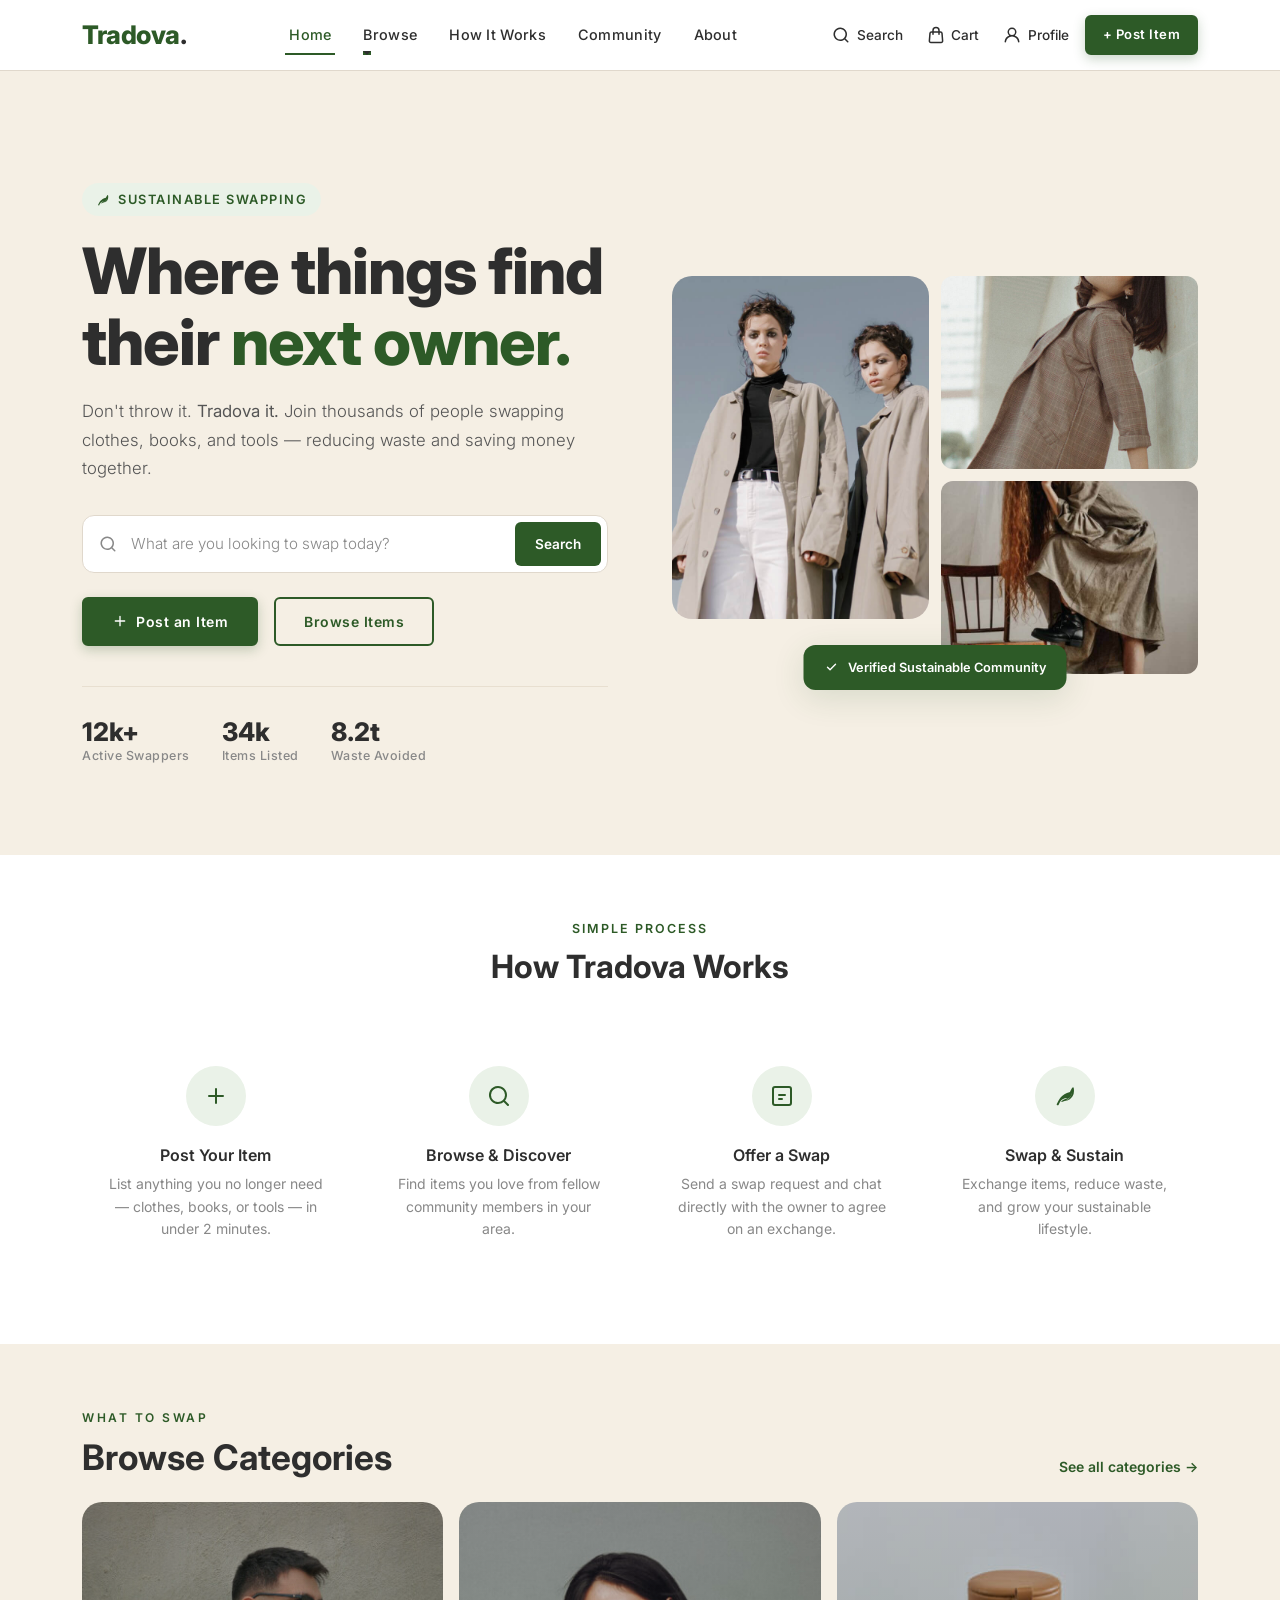
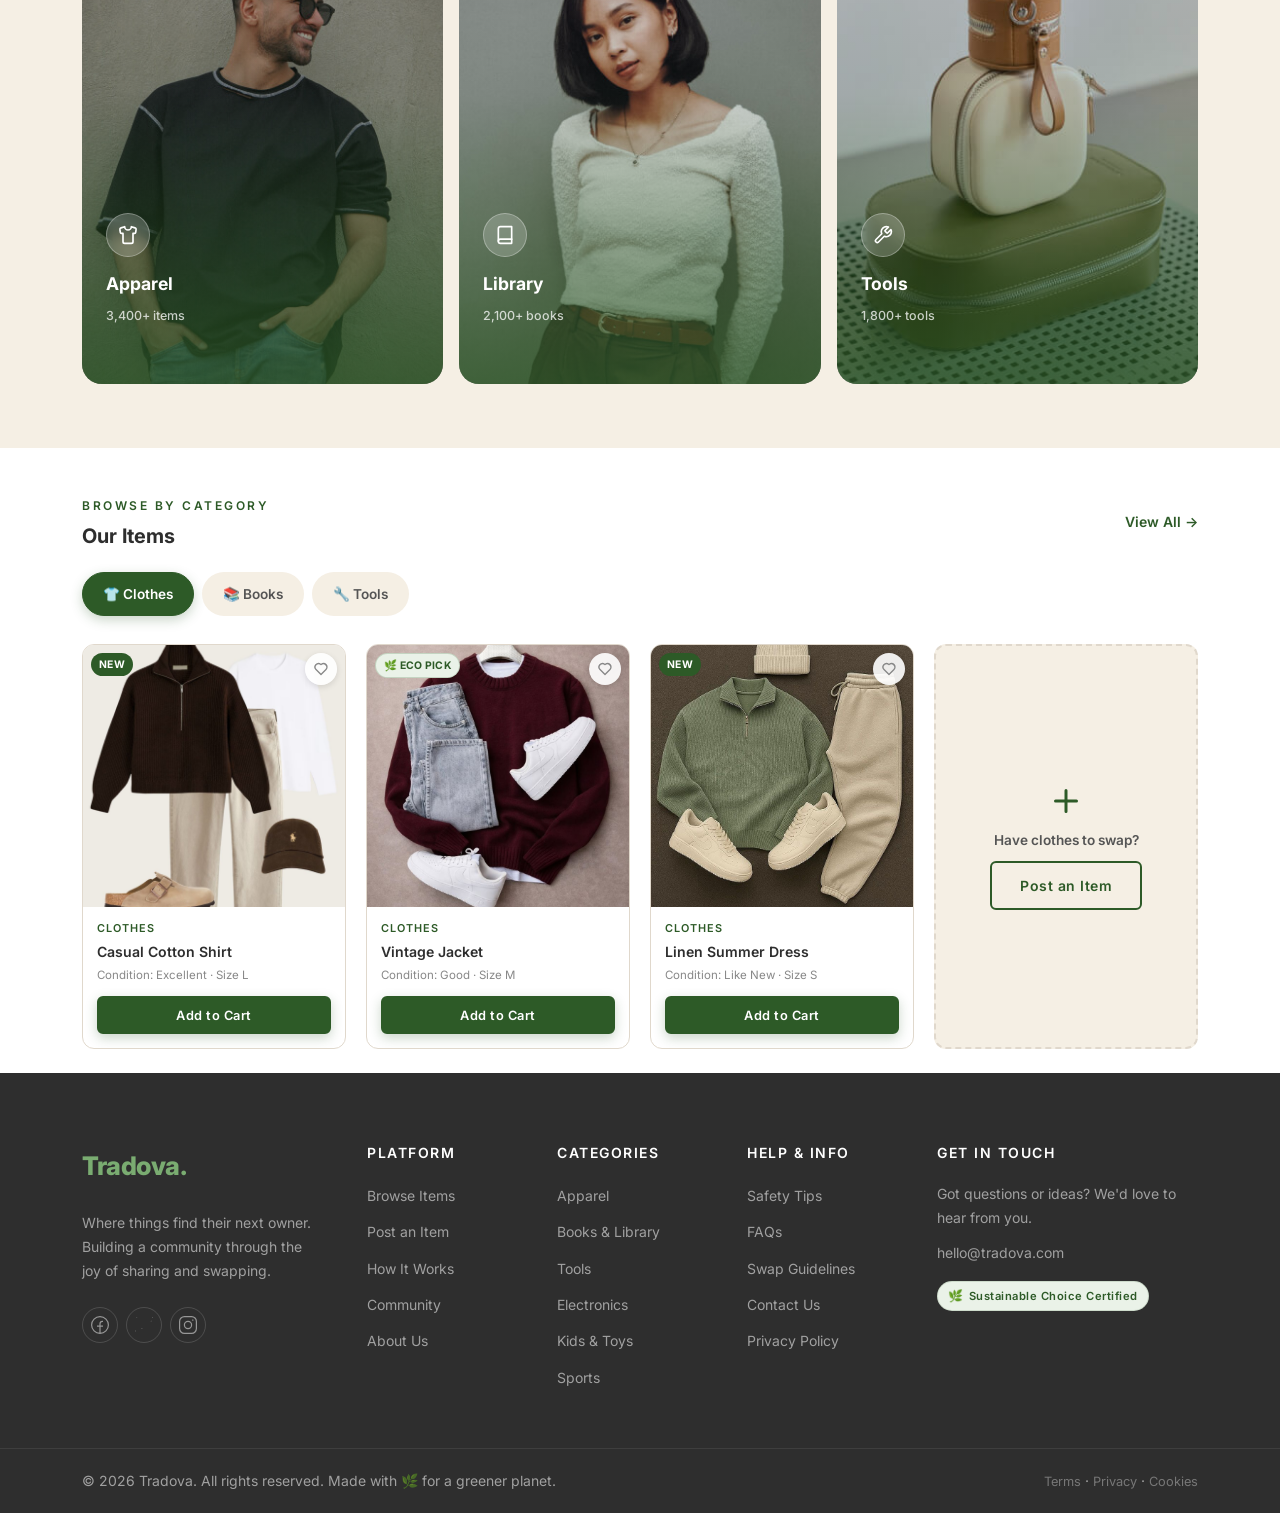
==== index.html @ 46406c49 "Iinit commmet" ====
<!DOCTYPE html>
<html lang="en">

<head>
  <title>Tradova – Where Things Find Their Next Owner</title>
  <meta charset="utf-8">
  <meta http-equiv="X-UA-Compatible" content="IE=edge">
  <meta name="viewport" content="width=device-width, initial-scale=1.0">
  <meta name="format-detection" content="telephone=no">
  <meta name="description"
    content="Tradova is a community platform for swapping clothes, books, and tools. Don't throw it. Tradova it.">
  <meta name="keywords" content="swap, barter, trade, clothes, books, tools, sustainable, eco, community">
  <meta name="author" content="Tradova">

  <!-- Open Graph -->
  <meta property="og:title" content="Tradova – Where Things Find Their Next Owner">
  <meta property="og:description"
    content="Community-driven platform for swapping items. Reduce waste, save money, find your next favourite thing.">
  <meta property="og:type" content="website">

  <!-- Bootstrap -->
  <link href="https://cdn.jsdelivr.net/npm/bootstrap@5.3.0-alpha3/dist/css/bootstrap.min.css" rel="stylesheet"
    integrity="sha384-KK94CHFLLe+nY2dmCWGMq91rCGa5gtU4mk92HdvYe+M/SXH301p5ILy+dN9+nJOZ" crossorigin="anonymous">

  <!-- Vendor & Swiper -->
  <link rel="stylesheet" type="text/css" href="css/vendor.css">
  <link rel="stylesheet" href="https://cdn.jsdelivr.net/npm/swiper@9/swiper-bundle.min.css" />

  <!-- Google Fonts -->
  <link rel="preconnect" href="https://fonts.googleapis.com">
  <link rel="preconnect" href="https://fonts.gstatic.com" crossorigin>
  <link href="https://fonts.googleapis.com/css2?family=Inter:wght@300;400;500;600;700;800&display=swap"
    rel="stylesheet">

  <!-- Tradova Styles -->
  <link rel="stylesheet" type="text/css" href="style.css">
</head>

<body class="homepage">

  <!-- ===== SVG SPRITE ===== -->
  <svg xmlns="http://www.w3.org/2000/svg" style="display: none;">
    <defs>
      <symbol id="instagram" viewBox="0 0 15 15">
        <path fill="none" stroke="currentColor"
          d="M11 3.5h1M4.5.5h6a4 4 0 0 1 4 4v6a4 4 0 0 1-4 4h-6a4 4 0 0 1-4-4v-6a4 4 0 0 1 4-4Zm3 10a3 3 0 1 1 0-6a3 3 0 0 1 0 6Z" />
      </symbol>
      <symbol id="facebook" viewBox="0 0 15 15">
        <path fill="none" stroke="currentColor"
          d="M7.5 14.5a7 7 0 1 1 0-14a7 7 0 0 1 0 14Zm0 0v-8a2 2 0 0 1 2-2h.5m-5 4h5" />
      </symbol>
      <symbol id="twitter" viewBox="0 0 15 15">
        <path fill="currentColor"
          d="m14.478 1.5.5-.033a.5.5 0 0 0-.871-.301l.371.334Zm-.498 2.959a.5.5 0 1 0-1 0h1Zm-6.49.082h-.5h.5Zm0 .959h.5h-.5Zm-6.99 7V12a.5.5 0 0 0-.278.916L.5 12.5Zm.998-11 .469-.175a.5.5 0 0 0-.916-.048l.447.223Zm3.994 9 .354.353a.5.5 0 0 0-.195-.827l-.159.474Z" />
      </symbol>
      <symbol id="heart" viewBox="0 0 24 24">
        <path fill="currentColor"
          d="M20.16 4.61A6.27 6.27 0 0 0 12 4a6.27 6.27 0 0 0-8.16 9.48l7.45 7.45a1 1 0 0 0 1.42 0l7.45-7.45a6.27 6.27 0 0 0 0-8.87Zm-1.41 7.46L12 18.81l-6.75-6.74a4.28 4.28 0 0 1 3-7.3a4.25 4.25 0 0 1 3 1.25a1 1 0 0 0 1.42 0a4.27 4.27 0 0 1 6 6.05Z" />
      </symbol>
      <symbol id="search" viewBox="0 0 24 24">
        <path fill="currentColor"
          d="M21.71 20.29L18 16.61A9 9 0 1 0 16.61 18l3.68 3.68a1 1 0 0 0 1.42 0a1 1 0 0 0 0-1.39ZM11 18a7 7 0 1 1 7-7a7 7 0 0 1-7 7Z" />
      </symbol>
      <symbol id="user" viewBox="0 0 24 24">
        <path fill="currentColor"
          d="M15.71 12.71a6 6 0 1 0-7.42 0a10 10 0 0 0-6.22 8.18a1 1 0 0 0 2 .22a8 8 0 0 1 15.9 0a1 1 0 0 0 1 .89h.11a1 1 0 0 0 .88-1.1a10 10 0 0 0-6.25-8.19ZM12 12a4 4 0 1 1 4-4a4 4 0 0 1-4 4Z" />
      </symbol>
      <symbol id="message" viewBox="0 0 24 24">
        <path fill="currentColor"
          d="M19 2H5a3 3 0 0 0-3 3v14a3 3 0 0 0 3 3h14a3 3 0 0 0 3-3V5a3 3 0 0 0-3-3Zm1 17a1 1 0 0 1-1 1H5a1 1 0 0 1-1-1V5a1 1 0 0 1 1-1h14a1 1 0 0 1 1 1Zm-5-9H9a1 1 0 0 0 0 2h6a1 1 0 0 0 0-2Zm-3 4H9a1 1 0 0 0 0 2h3a1 1 0 0 0 0-2Z" />
      </symbol>
      <symbol id="home" viewBox="0 0 24 24">
        <path fill="currentColor"
          d="M10 19v-5h4v5c0 .55.45 1 1 1h3c.55 0 1-.45 1-1v-7h1.7c.46 0 .68-.57.33-.87L12.67 3.6c-.38-.34-.96-.34-1.34 0l-8.36 7.53c-.34.3-.13.87.33.87H5v7c0 .55.45 1 1 1h3c.55 0 1-.45 1-1Z" />
      </symbol>
      <symbol id="plus" viewBox="0 0 24 24">
        <path fill="currentColor"
          d="M19 11h-6V5a1 1 0 0 0-2 0v6H5a1 1 0 0 0 0 2h6v6a1 1 0 0 0 2 0v-6h6a1 1 0 0 0 0-2Z" />
      </symbol>
      <symbol id="arrow-left" viewBox="0 0 24 24">
        <path fill="currentColor"
          d="M17 11H9.41l3.3-3.29a1 1 0 1 0-1.42-1.42l-5 5a1 1 0 0 0-.21.33a1 1 0 0 0 0 .76a1 1 0 0 0 .21.33l5 5a1 1 0 0 0 1.42 0a1 1 0 0 0 0-1.42L9.41 13H17a1 1 0 0 0 0-2Z" />
      </symbol>
      <symbol id="arrow-right" viewBox="0 0 24 24">
        <path fill="currentColor"
          d="M17.92 11.62a1 1 0 0 0-.21-.33l-5-5a1 1 0 0 0-1.42 1.42l3.3 3.29H7a1 1 0 0 0 0 2h7.59l-3.3 3.29a1 1 0 0 0 0 1.42a1 1 0 0 0 1.42 0l5-5a1 1 0 0 0 .21-.33a1 1 0 0 0 0-.76Z" />
      </symbol>
      <symbol id="leaf" viewBox="0 0 24 24">
        <path fill="currentColor"
          d="M17 8C8 10 5.9 16.17 3.82 19.9a1 1 0 0 0 1.72 1 19.57 19.57 0 0 1 1.47-2.88C8.18 15.9 10.38 14 15 14c0 0-5 1-7 4 0 0 9-1 11-9 0 0-1 6-7 8 0 0 9-1 9-10S17 8 17 8Z" />
      </symbol>
      <symbol id="recycle" viewBox="0 0 24 24">
        <path fill="currentColor"
          d="M12 2C6.48 2 2 6.48 2 12s4.48 10 10 10 10-4.48 10-10S17.52 2 12 2zm-1 14H9l3-3.5L9 9h2l2 2.5L11 9h2l3 3.5-3 3.5h-2l2-2.5L11 16z" />
      </symbol>
      <symbol id="swap" viewBox="0 0 24 24">
        <path fill="currentColor" d="M7 16V4m0 0L3 8m4-4l4 4M17 8v12m0 0l4-4m-4 4l-4-4" stroke="currentColor"
          stroke-width="2" stroke-linecap="round" stroke-linejoin="round" fill="none" />
      </symbol>
      <symbol id="check" viewBox="0 0 24 24">
        <path fill="currentColor"
          d="M18.71 7.21a1 1 0 0 0-1.42 0l-7.45 7.46l-3.13-3.14A1 1 0 1 0 5.29 13l3.84 3.84a1 1 0 0 0 1.42 0l8.16-8.16a1 1 0 0 0 0-1.47Z" />
      </symbol>
      <symbol id="play" viewBox="0 0 24 24">
        <path fill="currentColor"
          d="M5.669 4.76a1.469 1.469 0 0 1 2.04-1.177c1.062.454 3.442 1.533 6.462 3.276c3.021 1.744 5.146 3.267 6.069 3.958c.788.591.79 1.763.001 2.356c-.914.687-3.013 2.19-6.07 3.956c-3.06 1.766-5.412 2.832-6.464 3.28c-.906.387-1.92-.2-2.038-1.177c-.138-1.142-.396-3.735-.396-7.237c0-3.5.257-6.092.396-7.235Z" />
      </symbol>
      <symbol id="star-solid" viewBox="0 0 15 15">
        <path fill="currentColor"
          d="M7.953 3.788a.5.5 0 0 0-.906 0L6.08 5.85l-2.154.33a.5.5 0 0 0-.283.843l1.574 1.613l-.373 2.284a.5.5 0 0 0 .736.518l1.92-1.063l1.921 1.063a.5.5 0 0 0 .736-.519l-.373-2.283l1.574-1.613a.5.5 0 0 0-.283-.844L8.921 5.85l-.968-2.062Z" />
      </symbol>
      <symbol id="calendar" viewBox="0 0 24 24">
        <path fill="currentColor"
          d="M19 4h-2V3a1 1 0 0 0-2 0v1H9V3a1 1 0 0 0-2 0v1H5a3 3 0 0 0-3 3v12a3 3 0 0 0 3 3h14a3 3 0 0 0 3-3V7a3 3 0 0 0-3-3Zm1 15a1 1 0 0 1-1 1H5a1 1 0 0 1-1-1v-7h16Zm0-9H4V7a1 1 0 0 1 1-1h2v1a1 1 0 0 0 2 0V6h6v1a1 1 0 0 0 2 0V6h2a1 1 0 0 1 1 1Z" />
      </symbol>
      <symbol id="gift" viewBox="0 0 24 24">
        <g fill="none" stroke="currentColor" stroke-linecap="round" stroke-linejoin="round" stroke-width="2">
          <rect width="18" height="14" x="3" y="8" rx="2" />
          <path d="M12 5a3 3 0 1 0-3 3m6 0a3 3 0 1 0-3-3m0 0v17m9-7H3" />
        </g>
      </symbol>
      <symbol id="arrow-cycle" viewBox="0 0 24 24">
        <g fill="none" stroke="currentColor" stroke-linecap="round" stroke-linejoin="round" stroke-width="2">
          <path
            d="M22 12c0 6-4.39 10-9.806 10C7.792 22 4.24 19.665 3 16m-1-4C2 6 6.39 2 11.806 2C16.209 2 19.76 4.335 21 8" />
          <path d="m7 17l-4-1l-1 4M17 7l4 1l1-4" />
        </g>
      </symbol>
      <symbol id="shopping-bag" viewBox="0 0 24 24">
        <g fill="none" stroke="currentColor" stroke-linecap="round" stroke-linejoin="round" stroke-width="2">
          <path
            d="M3.977 9.84A2 2 0 0 1 5.971 8h12.058a2 2 0 0 1 1.994 1.84l.803 10A2 2 0 0 1 18.833 22H5.167a2 2 0 0 1-1.993-2.16l.803-10Z" />
          <path d="M16 11V6a4 4 0 0 0-4-4v0a4 4 0 0 0-4 4v5" />
        </g>
      </symbol>
    </defs>
  </svg>

  <!-- ===== PRELOADER ===== -->
  <div class="preloader"></div>

  <!-- ===== SEARCH POPUP ===== -->
  <div class="search-popup" id="searchPopup">
    <div class="search-popup-container">
      <form role="search" method="get" class="form-group" action="">
        <input type="search" id="search-form" class="form-control border-0 border-bottom"
          placeholder="What are you looking to swap today?" value="" name="s" />
        <button type="submit" class="search-submit border-0 position-absolute bg-transparent"
          style="top:50%;right:0;transform:translateY(-50%);">
          <svg width="22" height="22" viewBox="0 0 24 24">
            <use xlink:href="#search"></use>
          </svg>
        </button>
      </form>
      <h5 class="cat-list-title">Browse Categories</h5>
      <ul class="cat-list">
        <li class="cat-list-item"><a href="#" title="Apparel">Apparel</a></li>
        <li class="cat-list-item"><a href="#" title="Books">Books</a></li>
        <li class="cat-list-item"><a href="#" title="Tools">Tools</a></li>
        <li class="cat-list-item"><a href="#" title="Electronics">Electronics</a></li>
        <li class="cat-list-item"><a href="#" title="Kids">Kids</a></li>
        <li class="cat-list-item"><a href="#" title="Sports">Sports</a></li>
      </ul>
    </div>
  </div>

  <!-- ===== SHOPPING CART PANEL ===== -->
  <div class="offcanvas offcanvas-end" data-bs-scroll="true" tabindex="-1" id="offcanvasCart" aria-labelledby="cartLabel">
    <div class="offcanvas-header border-bottom">
      <div>
        <h5 class="mb-0" id="cartLabel" style="font-weight:700;color:#2E2E2E;">My Cart</h5>
        <p style="font-size:0.75rem;color:#888;margin:2px 0 0;">Items you've added</p>
      </div>
      <button type="button" class="btn-close" data-bs-dismiss="offcanvas" aria-label="Close"></button>
    </div>
    <div class="offcanvas-body d-flex flex-column" style="gap:0;">

      <!-- Empty state -->
      <div id="cart-empty" style="flex:1;display:flex;flex-direction:column;align-items:center;justify-content:center;text-align:center;padding:2rem;">
        <div style="width:64px;height:64px;background:#EAF2E8;border-radius:50%;display:flex;align-items:center;justify-content:center;margin-bottom:1rem;">
          <svg width="28" height="28" viewBox="0 0 24 24" style="color:#2D5A27;"><use xlink:href="#shopping-bag"></use></svg>
        </div>
        <p style="font-weight:600;color:#2E2E2E;margin:0;">Your cart is empty</p>
        <p style="font-size:0.85rem;color:#888;margin-top:0.25rem;">Add items from the listings below</p>
      </div>

      <!-- Cart items list -->
      <ul class="list-group mb-3" id="cart-items-list" style="display:none;"></ul>

      <!-- Cart footer -->
      <div id="cart-footer" style="display:none;border-top:1px solid #E0D8CC;padding-top:1rem;margin-top:auto;">
        <div class="d-flex justify-content-between align-items-center mb-3">
          <span style="font-weight:600;color:#2E2E2E;font-size:0.95rem;">Total</span>
          <span id="cart-total" style="font-weight:700;color:#2D5A27;font-size:1.1rem;">$0.00</span>
        </div>
        <button class="btn btn-primary w-100" id="checkout-btn">Proceed to Checkout</button>
        <button class="btn btn-beige w-100 mt-2" id="clear-cart-btn">Clear Cart</button>
      </div>
    </div>
  </div>

  <!-- ===== NAVBAR ===== -->
  <nav class="navbar navbar-expand-lg" id="mainNav">
    <div class="container">
      <div class="row justify-content-between align-items-center w-100 g-0">

        <!-- Logo -->
        <div class="col-auto">
          <a class="navbar-brand" href="index.html" aria-label="Tradova Home">
            Tradova<span>.</span>
          </a>
        </div>

        <!-- Mobile: right-side icons + toggler -->
        <div class="col-auto d-flex d-lg-none align-items-center gap-2">
          <button class="nav-action-btn" id="searchBtn" aria-label="Search">
            <svg width="20" height="20" viewBox="0 0 24 24">
              <use xlink:href="#search"></use>
            </svg>
          </button>
          <button class="nav-action-btn" data-bs-toggle="offcanvas" data-bs-target="#offcanvasCart"
            aria-controls="offcanvasCart" aria-label="Cart">
            <svg width="20" height="20" viewBox="0 0 24 24">
              <use xlink:href="#shopping-bag"></use>
            </svg>
            <span id="cart-count-mobile" style="background:#2D5A27;color:white;border-radius:99px;padding:0 5px;font-size:0.65rem;font-weight:700;display:none;">0</span>
          </button>
          <button class="navbar-toggler border-0" type="button" data-bs-toggle="offcanvas"
            data-bs-target="#offcanvasNavbar" aria-controls="offcanvasNavbar" aria-label="Toggle navigation">
            <span class="navbar-toggler-icon"></span>
          </button>
        </div>

        <!-- Desktop nav links -->
        <div class="col-auto d-none d-lg-block">
          <div class="offcanvas offcanvas-end" tabindex="-1" id="offcanvasNavbar"
            aria-labelledby="offcanvasNavbarLabel">
            <div class="offcanvas-header">
              <h5 class="offcanvas-title" id="offcanvasNavbarLabel">Tradova</h5>
              <button type="button" class="btn-close" data-bs-dismiss="offcanvas" aria-label="Close"></button>
            </div>
            <div class="offcanvas-body">
              <ul class="navbar-nav justify-content-center flex-grow-1 gap-1 gap-lg-4">
                <li class="nav-item">
                  <a class="nav-link active" href="index.html" id="nav-home">Home</a>
                </li>
                <li class="nav-item dropdown">
                  <a class="nav-link dropdown-toggle" href="#" id="dropdownBrowse" data-bs-toggle="dropdown"
                    aria-haspopup="true" aria-expanded="false">Browse</a>
                  <ul class="dropdown-menu" aria-labelledby="dropdownBrowse">
                    <li><a href="#" class="dropdown-item">Apparel</a></li>
                    <li><a href="#" class="dropdown-item">Books &amp; Library</a></li>
                    <li><a href="#" class="dropdown-item">Tools &amp; Hardware</a></li>
                    <li><a href="#" class="dropdown-item">Electronics</a></li>
                    <li><a href="#" class="dropdown-item">Kids &amp; Toys</a></li>
                    <li><a href="#" class="dropdown-item">Sports &amp; Outdoor</a></li>
                  </ul>
                </li>
                <li class="nav-item">
                  <a class="nav-link" href="#" id="nav-how">How It Works</a>
                </li>
                <li class="nav-item">
                  <a class="nav-link" href="#" id="nav-community">Community</a>
                </li>
                <li class="nav-item">
                  <a class="nav-link" href="#" id="nav-about">About</a>
                </li>
              </ul>
            </div>
          </div>
        </div>

        <!-- Desktop: Nav Actions -->
        <div class="col-auto d-none d-lg-flex align-items-center gap-2">
          <button class="nav-action-btn" id="searchBtnDesktop" aria-label="Search items">
            <svg width="18" height="18" viewBox="0 0 24 24">
              <use xlink:href="#search"></use>
            </svg>
            Search
          </button>
          <button class="nav-action-btn" data-bs-toggle="offcanvas" data-bs-target="#offcanvasCart"
            aria-controls="offcanvasCart" aria-label="Cart">
            <svg width="18" height="18" viewBox="0 0 24 24">
              <use xlink:href="#shopping-bag"></use>
            </svg>
            Cart <span id="cart-count-badge"
              style="background:#2D5A27;color:white;border-radius:99px;padding:1px 7px;font-size:0.65rem;font-weight:700;display:none;">0</span>
          </button>
          <a href="#" class="nav-action-btn" id="nav-profile" aria-label="Profile">
            <svg width="18" height="18" viewBox="0 0 24 24">
              <use xlink:href="#user"></use>
            </svg>
            Profile
          </a>
          <a href="#" class="btn btn-primary btn-sm" id="post-item-nav-btn"
            style="font-size:0.82rem;padding:8px 16px;min-height:38px;">
            + Post Item
          </a>
        </div>

      </div>
    </div>
  </nav>

  <!-- ======================================================
       HERO / BILLBOARD SECTION
  ======================================================= -->
  <section id="billboard">
    <div class="container">
      <div class="hero-inner py-5">

        <!-- Left: Text + Search + Stats -->
        <div class="hero-text">
          <div class="hero-eyebrow" data-aos="fade-up">
            <svg viewBox="0 0 24 24">
              <use xlink:href="#leaf"></use>
            </svg>
            Sustainable Swapping
          </div>

          <h1 class="hero-headline" data-aos="fade-up" data-aos-delay="100">
            Where things find<br>their <span class="accent">next owner.</span>
          </h1>

          <p class="hero-sub" data-aos="fade-up" data-aos-delay="200">
            Don't throw it. <strong>Tradova it.</strong> Join thousands of people swapping clothes,
            books, and tools — reducing waste and saving money together.
          </p>

          <!-- Prominent Search Bar -->
          <div class="hero-search" data-aos="fade-up" data-aos-delay="280">
            <svg width="18" height="18" viewBox="0 0 24 24" style="color:#888;flex-shrink:0;">
              <use xlink:href="#search"></use>
            </svg>
            <input type="text" id="hero-search-input" placeholder="What are you looking to swap today?"
              aria-label="Search items to swap">
            <button type="button" id="hero-search-btn">Search</button>
          </div>

          <div class="hero-actions" data-aos="fade-up" data-aos-delay="350">
            <a href="#" class="btn btn-primary" id="hero-post-btn">
              <svg width="16" height="16" viewBox="0 0 24 24">
                <use xlink:href="#plus"></use>
              </svg>
              Post an Item
            </a>
            <a href="#new-arrival" class="btn btn-outline-tradova" id="hero-browse-btn">
              Browse Items
            </a>
          </div>

          <!-- Stats -->
          <div class="hero-stats" data-aos="fade-up" data-aos-delay="450">
            <div class="stat-item">
              <div class="stat-num">12k+</div>
              <div class="stat-label">Active Swappers</div>
            </div>
            <div class="stat-item">
              <div class="stat-num">34k</div>
              <div class="stat-label">Items Listed</div>
            </div>
            <div class="stat-item">
              <div class="stat-num">8.2t</div>
              <div class="stat-label">Waste Avoided</div>
            </div>
          </div>
        </div>

        <!-- Right: Image grid -->
        <div class="hero-visual d-none d-lg-block" data-aos="fade-left" data-aos-delay="200">
          <div class="hero-image-grid">
            <div class="hero-img-main">
              <img src="images/banner-image-1.jpg" alt="Swap items - featured apparel">
            </div>
            <div class="hero-img-sm">
              <img src="images/banner-image-2.jpg" alt="Books for swap">
            </div>
            <div class="hero-img-sm">
              <img src="images/banner-image-3.jpg" alt="Tools available for swap">
            </div>
          </div>
          <div class="hero-badge">
            <svg width="16" height="16" viewBox="0 0 24 24">
              <use xlink:href="#check"></use>
            </svg>
            Verified Sustainable Community
          </div>
        </div>

      </div>
    </div>
  </section>

  <!-- ======================================================
       HOW IT WORKS / FEATURES
  ======================================================= -->
  <section class="features">
    <div class="container">
      <div class="features-header" data-aos="fade-up">
        <p class="label">Simple Process</p>
        <h2>How Tradova Works</h2>
      </div>
      <div class="row g-3" data-aos="fade-up" data-aos-delay="100">
        <div class="col-6 col-md-3">
          <div class="feature-card">
            <div class="feature-icon">
              <svg width="24" height="24" viewBox="0 0 24 24">
                <use xlink:href="#plus"></use>
              </svg>
            </div>
            <h4>Post Your Item</h4>
            <p>List anything you no longer need — clothes, books, or tools — in under 2 minutes.</p>
          </div>
        </div>
        <div class="col-6 col-md-3">
          <div class="feature-card">
            <div class="feature-icon">
              <svg width="24" height="24" viewBox="0 0 24 24">
                <use xlink:href="#search"></use>
              </svg>
            </div>
            <h4>Browse & Discover</h4>
            <p>Find items you love from fellow community members in your area.</p>
          </div>
        </div>
        <div class="col-6 col-md-3">
          <div class="feature-card">
            <div class="feature-icon">
              <svg width="24" height="24" viewBox="0 0 24 24">
                <use xlink:href="#message"></use>
              </svg>
            </div>
            <h4>Offer a Swap</h4>
            <p>Send a swap request and chat directly with the owner to agree on an exchange.</p>
          </div>
        </div>
        <div class="col-6 col-md-3">
          <div class="feature-card">
            <div class="feature-icon">
              <svg width="24" height="24" viewBox="0 0 24 24">
                <use xlink:href="#leaf"></use>
              </svg>
            </div>
            <h4>Swap &amp; Sustain</h4>
            <p>Exchange items, reduce waste, and grow your sustainable lifestyle.</p>
          </div>
        </div>
      </div>
    </div>
  </section>

  <!-- ======================================================
       CATEGORIES
  ======================================================= -->
  <section class="categories overflow-hidden">
    <div class="container">
      <div class="d-flex align-items-end justify-content-between mb-4" data-aos="fade-up">
        <div>
          <span class="section-label">What to Swap</span>
          <h2 class="section-title-lg mb-0">Browse Categories</h2>
        </div>
        <a href="#" class="btn-link d-none d-md-flex" id="browse-all-cats-btn">See all categories</a>
      </div>
      <div class="row g-3 open-up" data-aos="zoom-out">
        <!-- Apparel -->
        <div class="col-6 col-md-4">
          <div class="cat-card" id="cat-apparel">
            <img src="images/cat-item1.jpg" alt="Apparel category">
            <div class="cat-overlay">
              <div class="cat-icon">
                <!-- T-shirt line icon -->
                <svg width="20" height="20" viewBox="0 0 24 24" fill="none" stroke="currentColor" stroke-width="2"
                  stroke-linecap="round" stroke-linejoin="round">
                  <path
                    d="M20.38 3.46L16 2a4 4 0 0 1-8 0L3.62 3.46a2 2 0 0 0-1.34 2.23l.58 3.57a1 1 0 0 0 .99.84H6v10c0 1.1.9 2 2 2h8a2 2 0 0 0 2-2V10h2.15a1 1 0 0 0 .99-.84l.58-3.57a2 2 0 0 0-1.34-2.23z" />
                </svg>
              </div>
              <div class="cat-name">Apparel</div>
              <div class="cat-count">3,400+ items</div>
              <a href="#" class="cat-cta" id="cat-apparel-link">Browse Apparel →</a>
            </div>
          </div>
        </div>
        <!-- Books -->
        <div class="col-6 col-md-4">
          <div class="cat-card" id="cat-books">
            <img src="images/cat-item2.jpg" alt="Books and Library category">
            <div class="cat-overlay">
              <div class="cat-icon">
                <!-- Book line icon -->
                <svg width="20" height="20" viewBox="0 0 24 24" fill="none" stroke="currentColor" stroke-width="2"
                  stroke-linecap="round" stroke-linejoin="round">
                  <path d="M4 19.5A2.5 2.5 0 0 1 6.5 17H20" />
                  <path d="M6.5 2H20v20H6.5A2.5 2.5 0 0 1 4 19.5v-15A2.5 2.5 0 0 1 6.5 2z" />
                </svg>
              </div>
              <div class="cat-name">Library</div>
              <div class="cat-count">2,100+ books</div>
              <a href="#" class="cat-cta" id="cat-books-link">Browse Books →</a>
            </div>
          </div>
        </div>
        <!-- Tools -->
        <div class="col-12 col-md-4">
          <div class="cat-card" id="cat-tools">
            <img src="images/cat-item3.jpg" alt="Tools category">
            <div class="cat-overlay">
              <div class="cat-icon">
                <!-- Wrench line icon -->
                <svg width="20" height="20" viewBox="0 0 24 24" fill="none" stroke="currentColor" stroke-width="2"
                  stroke-linecap="round" stroke-linejoin="round">
                  <path
                    d="M14.7 6.3a1 1 0 0 0 0 1.4l1.6 1.6a1 1 0 0 0 1.4 0l3.77-3.77a6 6 0 0 1-7.94 7.94l-6.91 6.91a2.12 2.12 0 0 1-3-3l6.91-6.91a6 6 0 0 1 7.94-7.94l-3.76 3.76z" />
                </svg>
              </div>
              <div class="cat-name">Tools</div>
              <div class="cat-count">1,800+ tools</div>
              <a href="#" class="cat-cta" id="cat-tools-link">Browse Tools →</a>
            </div>
          </div>
        </div>
      </div>
    </div>
  </section>


  <!-- ======================================================
       PRODUCTS — TABBED GRID
  ======================================================= -->
  <section id="products" class="products-section py-5">
    <div class="container">

      <!-- Header -->
      <div class="section-header-row mb-4" data-aos="fade-up">
        <div>
          <span class="section-label">Browse by Category</span>
          <h4 class="mb-0">Our Items</h4>
        </div>
        <a href="#" class="btn-link" id="view-all-products-btn">View All</a>
      </div>

      <!-- Category Tabs -->
      <div class="product-tabs" data-aos="fade-up" data-aos-delay="80">
        <button class="product-tab active" data-tab="clothes" id="tab-clothes">👕 Clothes</button>
        <button class="product-tab" data-tab="books" id="tab-books">📚 Books</button>
        <button class="product-tab" data-tab="tools" id="tab-tools">🔧 Tools</button>
      </div>

      <!-- ── CLOTHES ── -->
      <div class="products-grid tab-content active" id="tab-content-clothes" data-aos="fade-up" data-aos-delay="120">
        <div class="product-card">
          <div class="product-card-img">
            <img src="images/Clothes/banner-image-1.jpg" alt="Clothes item 1">
            <button class="btn-icon btn-wishlist" aria-label="Save"><svg width="16" height="16" viewBox="0 0 24 24"><use xlink:href="#heart"></use></svg></button>
            <span class="item-badge">New</span>
          </div>
          <div class="product-card-body">
            <span class="item-category">Clothes</span>
            <h6 class="product-title">Casual Cotton Shirt</h6>
            <span class="item-condition">Condition: Excellent · Size L</span>
            <button class="btn btn-primary btn-sm w-100 add-to-cart-btn"
              data-name="Casual Cotton Shirt" data-category="Clothes"
              data-img="images/Clothes/banner-image-1.jpg">Add to Cart</button>
          </div>
        </div>

        <div class="product-card">
          <div class="product-card-img">
            <img src="images/Clothes/1cecf33ee0278c3bf6f7718e0228cd1a.jpg" alt="Clothes item 2">
            <button class="btn-icon btn-wishlist" aria-label="Save"><svg width="16" height="16" viewBox="0 0 24 24"><use xlink:href="#heart"></use></svg></button>
            <span class="item-badge eco">🌿 Eco Pick</span>
          </div>
          <div class="product-card-body">
            <span class="item-category">Clothes</span>
            <h6 class="product-title">Vintage Jacket</h6>
            <span class="item-condition">Condition: Good · Size M</span>
            <button class="btn btn-primary btn-sm w-100 add-to-cart-btn"
              data-name="Vintage Jacket" data-category="Clothes"
              data-img="images/Clothes/1cecf33ee0278c3bf6f7718e0228cd1a.jpg">Add to Cart</button>
          </div>
        </div>

        <div class="product-card">
          <div class="product-card-img">
            <img src="images/Clothes/6b15f3ded429f410e5475d7496b6fc37.jpg" alt="Clothes item 3">
            <button class="btn-icon btn-wishlist" aria-label="Save"><svg width="16" height="16" viewBox="0 0 24 24"><use xlink:href="#heart"></use></svg></button>
            <span class="item-badge">New</span>
          </div>
          <div class="product-card-body">
            <span class="item-category">Clothes</span>
            <h6 class="product-title">Linen Summer Dress</h6>
            <span class="item-condition">Condition: Like New · Size S</span>
            <button class="btn btn-primary btn-sm w-100 add-to-cart-btn"
              data-name="Linen Summer Dress" data-category="Clothes"
              data-img="images/Clothes/6b15f3ded429f410e5475d7496b6fc37.jpg">Add to Cart</button>
          </div>
        </div>

        <!-- Placeholder 4th card so grid looks full on desktop -->
        <div class="product-card product-card-cta">
          <div class="product-card-cta-inner">
            <svg width="36" height="36" viewBox="0 0 24 24" style="color:#2D5A27;"><use xlink:href="#plus"></use></svg>
            <p>Have clothes to swap?</p>
            <a href="#" class="btn btn-outline-tradova btn-sm">Post an Item</a>
          </div>
        </div>
      </div>

      <!-- ── BOOKS ── -->
      <div class="products-grid tab-content" id="tab-content-books">
        <div class="product-card">
          <div class="product-card-img">
            <img src="images/Books/8a7b1700538f90df9c53ba5b1328aaca.jpg" alt="Book 1">
            <button class="btn-icon btn-wishlist" aria-label="Save"><svg width="16" height="16" viewBox="0 0 24 24"><use xlink:href="#heart"></use></svg></button>
            <span class="item-badge">New</span>
          </div>
          <div class="product-card-body">
            <span class="item-category">Books</span>
            <h6 class="product-title">Novel Collection</h6>
            <span class="item-condition">Condition: Very Good</span>
            <button class="btn btn-primary btn-sm w-100 add-to-cart-btn"
              data-name="Novel Collection" data-category="Books"
              data-img="images/Books/8a7b1700538f90df9c53ba5b1328aaca.jpg">Add to Cart</button>
          </div>
        </div>

        <div class="product-card">
          <div class="product-card-img">
            <img src="images/Books/8d2bea04d7ee666ab74e47084cf707ad.jpg" alt="Book 2">
            <button class="btn-icon btn-wishlist" aria-label="Save"><svg width="16" height="16" viewBox="0 0 24 24"><use xlink:href="#heart"></use></svg></button>
            <span class="item-badge eco">🌿 Eco Pick</span>
          </div>
          <div class="product-card-body">
            <span class="item-category">Books</span>
            <h6 class="product-title">Self-Development Book</h6>
            <span class="item-condition">Condition: Like New</span>
            <button class="btn btn-primary btn-sm w-100 add-to-cart-btn"
              data-name="Self-Development Book" data-category="Books"
              data-img="images/Books/8d2bea04d7ee666ab74e47084cf707ad.jpg">Add to Cart</button>
          </div>
        </div>

        <div class="product-card">
          <div class="product-card-img">
            <img src="images/Books/96c3980f6c14c046ad3f231dc15efd3d.jpg" alt="Book 3">
            <button class="btn-icon btn-wishlist" aria-label="Save"><svg width="16" height="16" viewBox="0 0 24 24"><use xlink:href="#heart"></use></svg></button>
            <span class="item-badge">New</span>
          </div>
          <div class="product-card-body">
            <span class="item-category">Books</span>
            <h6 class="product-title">Science &amp; Tech Book</h6>
            <span class="item-condition">Condition: Good</span>
            <button class="btn btn-primary btn-sm w-100 add-to-cart-btn"
              data-name="Science &amp; Tech Book" data-category="Books"
              data-img="images/Books/96c3980f6c14c046ad3f231dc15efd3d.jpg">Add to Cart</button>
          </div>
        </div>

        <div class="product-card">
          <div class="product-card-img">
            <img src="images/Books/eeee75a2f49b7beb0973bcd413a7eb3e.jpg" alt="Book 4">
            <button class="btn-icon btn-wishlist" aria-label="Save"><svg width="16" height="16" viewBox="0 0 24 24"><use xlink:href="#heart"></use></svg></button>
            <span class="item-badge eco">🌿 Eco Pick</span>
          </div>
          <div class="product-card-body">
            <span class="item-category">Books</span>
            <h6 class="product-title">Classic Literature</h6>
            <span class="item-condition">Condition: Excellent</span>
            <button class="btn btn-primary btn-sm w-100 add-to-cart-btn"
              data-name="Classic Literature" data-category="Books"
              data-img="images/Books/eeee75a2f49b7beb0973bcd413a7eb3e.jpg">Add to Cart</button>
          </div>
        </div>
      </div>

      <!-- ── TOOLS ── -->
      <div class="products-grid tab-content" id="tab-content-tools">
        <div class="product-card">
          <div class="product-card-img">
            <img src="images/Tools/156983079a9a76b99fc12772160a8067.jpg" alt="Tool 1">
            <button class="btn-icon btn-wishlist" aria-label="Save"><svg width="16" height="16" viewBox="0 0 24 24"><use xlink:href="#heart"></use></svg></button>
            <span class="item-badge">New</span>
          </div>
          <div class="product-card-body">
            <span class="item-category">Tools</span>
            <h6 class="product-title">Power Drill Set</h6>
            <span class="item-condition">Condition: Good · Full set</span>
            <button class="btn btn-primary btn-sm w-100 add-to-cart-btn"
              data-name="Power Drill Set" data-category="Tools"
              data-img="images/Tools/156983079a9a76b99fc12772160a8067.jpg">Add to Cart</button>
          </div>
        </div>

        <div class="product-card">
          <div class="product-card-img">
            <img src="images/Tools/1a271b3b1334a9a48001ad1451d41a19.jpg" alt="Tool 2">
            <button class="btn-icon btn-wishlist" aria-label="Save"><svg width="16" height="16" viewBox="0 0 24 24"><use xlink:href="#heart"></use></svg></button>
            <span class="item-badge eco">🌿 Eco Pick</span>
          </div>
          <div class="product-card-body">
            <span class="item-category">Tools</span>
            <h6 class="product-title">Garden Tool Kit</h6>
            <span class="item-condition">Condition: Very Good</span>
            <button class="btn btn-primary btn-sm w-100 add-to-cart-btn"
              data-name="Garden Tool Kit" data-category="Tools"
              data-img="images/Tools/1a271b3b1334a9a48001ad1451d41a19.jpg">Add to Cart</button>
          </div>
        </div>

        <div class="product-card">
          <div class="product-card-img">
            <img src="images/Tools/9ed20412d0cdce6373d62769cbff9c6d.jpg" alt="Tool 3">
            <button class="btn-icon btn-wishlist" aria-label="Save"><svg width="16" height="16" viewBox="0 0 24 24"><use xlink:href="#heart"></use></svg></button>
            <span class="item-badge">New</span>
          </div>
          <div class="product-card-body">
            <span class="item-category">Tools</span>
            <h6 class="product-title">Measuring Tools Set</h6>
            <span class="item-condition">Condition: Excellent</span>
            <button class="btn btn-primary btn-sm w-100 add-to-cart-btn"
              data-name="Measuring Tools Set" data-category="Tools"
              data-img="images/Tools/9ed20412d0cdce6373d62769cbff9c6d.jpg">Add to Cart</button>
          </div>
        </div>

        <div class="product-card">
          <div class="product-card-img">
            <img src="images/Tools/f4cf67eb78d9202698ffabce0858c4ad.jpg" alt="Tool 4">
            <button class="btn-icon btn-wishlist" aria-label="Save"><svg width="16" height="16" viewBox="0 0 24 24"><use xlink:href="#heart"></use></svg></button>
            <span class="item-badge eco">🌿 Eco Pick</span>
          </div>
          <div class="product-card-body">
            <span class="item-category">Tools</span>
            <h6 class="product-title">Electric Sander</h6>
            <span class="item-condition">Condition: Good · Used twice</span>
            <button class="btn btn-primary btn-sm w-100 add-to-cart-btn"
              data-name="Electric Sander" data-category="Tools"
              data-img="images/Tools/f4cf67eb78d9202698ffabce0858c4ad.jpg">Add to Cart</button>
          </div>
        </div>
      </div>

    </div>
  </section>
  <!-- ======================================================
       FOOTER
  ======================================================= -->
  <footer id="footer">
    <div class="container">
      <div class="row d-flex flex-wrap justify-content-between py-5 g-4">

        <!-- Brand -->
        <div class="col-md-3 col-sm-6">
          <div class="footer-menu footer-menu-001">
            <div class="footer-intro mb-4">
              <a href="index.html" class="footer-brand" id="footer-logo">Tradova.</a>
            </div>
            <p style="max-width:240px;">Where things find their next owner. Building a community through the joy of
              sharing and swapping.</p>
            <div class="social-links mt-4">
              <ul class="list-unstyled d-flex flex-wrap gap-2">
                <li><a href="#" id="social-fb" aria-label="Facebook">
                    <svg width="18" height="18" viewBox="0 0 15 15">
                      <use xlink:href="#facebook"></use>
                    </svg>
                  </a></li>
                <li><a href="#" id="social-tw" aria-label="Twitter/X">
                    <svg width="18" height="18" viewBox="0 0 15 15">
                      <use xlink:href="#twitter"></use>
                    </svg>
                  </a></li>
                <li><a href="#" id="social-ig" aria-label="Instagram">
                    <svg width="18" height="18" viewBox="0 0 15 15">
                      <use xlink:href="#instagram"></use>
                    </svg>
                  </a></li>
              </ul>
            </div>
          </div>
        </div>

        <!-- Quick Links -->
        <div class="col-md-2 col-sm-6">
          <div class="footer-menu footer-menu-002">
            <h5 class="widget-title">Platform</h5>
            <ul class="menu-list border-animation-left">
              <li class="menu-item"><a href="#" id="footer-browse">Browse Items</a></li>
              <li class="menu-item"><a href="#" id="footer-post">Post an Item</a></li>
              <li class="menu-item"><a href="#" id="footer-how">How It Works</a></li>
              <li class="menu-item"><a href="#" id="footer-community">Community</a></li>
              <li class="menu-item"><a href="#" id="footer-about">About Us</a></li>
            </ul>
          </div>
        </div>

        <!-- Categories -->
        <div class="col-md-2 col-sm-6">
          <div class="footer-menu footer-menu-003">
            <h5 class="widget-title">Categories</h5>
            <ul class="menu-list border-animation-left">
              <li class="menu-item"><a href="#" id="footer-cat-apparel">Apparel</a></li>
              <li class="menu-item"><a href="#" id="footer-cat-books">Books &amp; Library</a></li>
              <li class="menu-item"><a href="#" id="footer-cat-tools">Tools</a></li>
              <li class="menu-item"><a href="#" id="footer-cat-electronics">Electronics</a></li>
              <li class="menu-item"><a href="#" id="footer-cat-kids">Kids &amp; Toys</a></li>
              <li class="menu-item"><a href="#" id="footer-cat-sports">Sports</a></li>
            </ul>
          </div>
        </div>

        <!-- Help -->
        <div class="col-md-2 col-sm-6">
          <div class="footer-menu footer-menu-004">
            <h5 class="widget-title">Help &amp; Info</h5>
            <ul class="menu-list border-animation-left">
              <li class="menu-item"><a href="#" id="footer-safety">Safety Tips</a></li>
              <li class="menu-item"><a href="#" id="footer-faq">FAQs</a></li>
              <li class="menu-item"><a href="#" id="footer-guidelines">Swap Guidelines</a></li>
              <li class="menu-item"><a href="#" id="footer-contact">Contact Us</a></li>
              <li class="menu-item"><a href="#" id="footer-privacy">Privacy Policy</a></li>
            </ul>
          </div>
        </div>

        <!-- Contact -->
        <div class="col-md-3 col-sm-6">
          <div class="footer-menu footer-menu-005">
            <h5 class="widget-title">Get In Touch</h5>
            <p>Got questions or ideas? We'd love to hear from you.</p>
            <p style="margin-top:0.75rem;">
              <a href="mailto:hello@tradova.com" id="footer-email">hello@tradova.com</a>
            </p>
            <div class="eco-badge mt-3" style="display:inline-flex;">Sustainable Choice Certified</div>
          </div>
        </div>

      </div>
    </div>

    <!-- Footer Bottom -->
    <div class="footer-bottom">
      <div class="container">
        <div class="row align-items-center">
          <div class="col-md-6">
            <p>© 2026 Tradova. All rights reserved. Made with 🌿 for a greener planet.</p>
          </div>
          <div class="col-md-6 text-md-end">
            <p>
              <a href="#" id="footer-terms" style="color:rgba(255,255,255,0.35);font-size:0.8rem;">Terms</a> ·
              <a href="#" id="footer-privacy-link" style="color:rgba(255,255,255,0.35);font-size:0.8rem;">Privacy</a> ·
              <a href="#" id="footer-cookies" style="color:rgba(255,255,255,0.35);font-size:0.8rem;">Cookies</a>
            </p>
          </div>
        </div>
      </div>
    </div>
  </footer>

  <!-- ======================================================
       MOBILE BOTTOM NAVIGATION BAR
  ======================================================= -->
  <nav class="mobile-bottom-nav" id="mobileBottomNav" aria-label="Mobile navigation">
    <a href="index.html" class="mobile-nav-item active" id="mob-nav-home" aria-label="Home">
      <svg viewBox="0 0 24 24">
        <use xlink:href="#home"></use>
      </svg>
      <span>Home</span>
    </a>
    <a href="#" class="mobile-nav-item post-btn" id="mob-nav-post" aria-label="Post an Item">
      <div class="post-icon-wrap">
        <svg viewBox="0 0 24 24" width="22" height="22">
          <use xlink:href="#plus"></use>
        </svg>
      </div>
      <span>Post</span>
    </a>
    <button class="mobile-nav-item" id="mob-nav-swaps" data-bs-toggle="offcanvas" data-bs-target="#offcanvasCart"
      aria-label="My Swaps">
      <svg viewBox="0 0 24 24">
        <use xlink:href="#swap"></use>
      </svg>
      <span>Swaps</span>
    </button>
    <a href="#" class="mobile-nav-item" id="mob-nav-messages" aria-label="Messages">
      <svg viewBox="0 0 24 24">
        <use xlink:href="#message"></use>
      </svg>
      <span>Messages</span>
    </a>
    <a href="#" class="mobile-nav-item" id="mob-nav-profile" aria-label="Profile">
      <svg viewBox="0 0 24 24">
        <use xlink:href="#user"></use>
      </svg>
      <span>Profile</span>
    </a>
  </nav>

  <!-- ======================================================
       SCRIPTS
  ======================================================= -->
  <script src="js/jquery.min.js"></script>
  <script src="js/plugins.js"></script>
  <script src="js/SmoothScroll.js"></script>
  <script src="https://cdn.jsdelivr.net/npm/bootstrap@5.3.0-alpha3/dist/js/bootstrap.bundle.min.js"
    integrity="sha384-ENjdO4Dr2bkBIFxQpeoTz1HIcje39Wm4jDKdf19U8gI4ddQ3GYNS7NTKfAdVQSZe"
    crossorigin="anonymous"></script>
  <script src="https://cdn.jsdelivr.net/npm/swiper@9/swiper-bundle.min.js"></script>
  <script src="js/script.min.js"></script>

  <script>
    // ── Preloader ───────────────────────────────────────────
    window.addEventListener('load', () => {
      setTimeout(() => {
        document.querySelector('.preloader')?.classList.add('loaded');
      }, 600);
    });

    // ── Navbar scroll shadow ────────────────────────────────
    const nav = document.getElementById('mainNav');
    window.addEventListener('scroll', () => {
      nav?.classList.toggle('scrolled', window.scrollY > 40);
    }, { passive: true });

    // ── Search popup ────────────────────────────────────────
    const popup = document.getElementById('searchPopup');
    const openSearch = () => popup?.classList.add('is-visible');
    const closeSearch = () => popup?.classList.remove('is-visible');

    document.getElementById('searchBtn')?.addEventListener('click', openSearch);
    document.getElementById('searchBtnDesktop')?.addEventListener('click', openSearch);
    document.getElementById('hero-search-btn')?.addEventListener('click', openSearch);

    popup?.addEventListener('click', (e) => {
      if (e.target === popup) closeSearch();
    });
    document.addEventListener('keydown', (e) => {
      if (e.key === 'Escape') closeSearch();
    });

    // ── Mobile bottom nav active state ──────────────────────
    const mobileNavItems = document.querySelectorAll('.mobile-nav-item');
    mobileNavItems.forEach(item => {
      item.addEventListener('click', function () {
        if (this.tagName.toLowerCase() === 'button') return; // skip offcanvas button
        mobileNavItems.forEach(i => i.classList.remove('active'));
        this.classList.add('active');
      });
    });

    // ── Wishlist / save toggle ───────────────────────────────
    document.querySelectorAll('.btn-icon.btn-wishlist').forEach(btn => {
      btn.addEventListener('click', function (e) {
        e.preventDefault();
        this.classList.toggle('saved');
        const svg = this.querySelector('use');
        if (svg) {
          this.style.color = this.classList.contains('saved') ? '#e74c3c' : '';
        }
      });
    });

    // ── Swiper instances ────────────────────────────────────
    // Main billboard swiper (if present)
    new Swiper('.main-swiper', {
      slidesPerView: 1.2,
      spaceBetween: 16,
      loop: true,
      centeredSlides: false,
      grabCursor: true,
      pagination: { el: '.main-swiper .swiper-pagination', clickable: true },
      breakpoints: {
        576: { slidesPerView: 2, spaceBetween: 16 },
        768: { slidesPerView: 3, spaceBetween: 20 },
        992: { slidesPerView: 4, spaceBetween: 24 },
      },
    });

    // Product swipers
    const productSwipers = document.querySelectorAll('.product-swiper');
    productSwipers.forEach(el => {
      const section = el.closest('.product-carousel');
      const prevBtn = section?.querySelector('.icon-arrow-left');
      const nextBtn = section?.querySelector('.icon-arrow-right');

      new Swiper(el, {
        slidesPerView: 1.2,
        spaceBetween: 12,
        loop: true,
        grabCursor: true,
        navigation: {
          prevEl: prevBtn,
          nextEl: nextBtn,
        },
        pagination: { el: el.querySelector('.swiper-pagination'), clickable: true },
        breakpoints: {
          480: { slidesPerView: 2, spaceBetween: 14 },
          768: { slidesPerView: 3, spaceBetween: 16 },
          992: { slidesPerView: 4, spaceBetween: 20 },
          1200: { slidesPerView: 4, spaceBetween: 24 },
        },
      });
    });

    // ── CART LOGIC ────────────────────────────────────────
    const cart = [];

    function updateCartUI() {
      const list = document.getElementById('cart-items-list');
      const empty = document.getElementById('cart-empty');
      const footer = document.getElementById('cart-footer');
      const badge = document.getElementById('cart-count-badge');
      const badgeMob = document.getElementById('cart-count-mobile');
      const totalEl = document.getElementById('cart-total');

      list.innerHTML = '';

      if (cart.length === 0) {
        empty.style.display = 'flex';
        list.style.display = 'none';
        footer.style.display = 'none';
        badge.style.display = 'none';
        if (badgeMob) badgeMob.style.display = 'none';
        return;
      }

      empty.style.display = 'none';
      list.style.display = 'block';
      footer.style.display = 'block';
      badge.style.display = 'inline';
      badge.textContent = cart.length;
      if (badgeMob) { badgeMob.style.display = 'inline'; badgeMob.textContent = cart.length; }

      cart.forEach((item, idx) => {
        const li = document.createElement('li');
        li.className = 'list-group-item';
        li.style.cssText = 'border:none;border-bottom:1px solid #E0D8CC;padding:0.75rem 0;';
        li.innerHTML = `
          <div class="d-flex gap-3 align-items-center">
            <img src="${item.img}" alt="${item.name}" style="width:52px;height:52px;object-fit:cover;border-radius:8px;flex-shrink:0;">
            <div style="flex:1;min-width:0;">
              <p style="font-size:0.85rem;font-weight:600;color:#2E2E2E;margin:0;white-space:nowrap;overflow:hidden;text-overflow:ellipsis;">${item.name}</p>
              <p style="font-size:0.75rem;color:#888;margin:2px 0 0;">${item.category}</p>
            </div>
            <button class="btn-close" style="font-size:0.6rem;flex-shrink:0;" aria-label="Remove" data-idx="${idx}"></button>
          </div>`;
        li.querySelector('.btn-close').addEventListener('click', function() {
          cart.splice(+this.dataset.idx, 1);
          updateCartUI();
        });
        list.appendChild(li);
      });

      totalEl.textContent = cart.length + ' item' + (cart.length !== 1 ? 's' : '');
    }

    // Wire up all Add to Cart buttons (present + future via delegation)
    document.addEventListener('click', function(e) {
      const btn = e.target.closest('.add-to-cart-btn');
      if (!btn) return;
      e.preventDefault();
      const item = {
        name: btn.dataset.name,
        category: btn.dataset.category,
        img: btn.dataset.img,
      };
      // Prevent duplicates
      if (cart.some(c => c.name === item.name)) {
        btn.textContent = '✓ Added';
        setTimeout(() => btn.textContent = 'Add to Cart', 1500);
        return;
      }
      cart.push(item);
      updateCartUI();
      btn.textContent = '✓ Added';
      setTimeout(() => btn.textContent = 'Add to Cart', 1500);
      // Open cart panel
      const cartEl = document.getElementById('offcanvasCart');
      const bsOffcanvas = bootstrap.Offcanvas.getOrCreateInstance(cartEl);
      bsOffcanvas.show();
    });

    document.getElementById('clear-cart-btn')?.addEventListener('click', () => {
      cart.length = 0;
      updateCartUI();
    });

    // ── PRODUCTS TAB LOGIC ────────────────────────────────
    const tabButtons = document.querySelectorAll('.product-tab');
    const tabContents = document.querySelectorAll('.tab-content');

    tabButtons.forEach(btn => {
      btn.addEventListener('click', () => {
        // Remove active class from all buttons and contents
        tabButtons.forEach(b => b.classList.remove('active'));
        tabContents.forEach(c => c.classList.remove('active'));

        // Add active class to clicked button
        btn.classList.add('active');

        // Show corresponding content based on data-tab attribute
        const currentTab = btn.getAttribute('data-tab');
        document.getElementById(`tab-content-${currentTab}`).classList.add('active');
      });
    });
  </script>
</body>

</html>
---- css/vendor.css ----
/*
- Jarallax
- Chocolat
*/

/*--------------------------------------------------------------
/** Jarallax
--------------------------------------------------------------*/
.jarallax {
  position: relative;
  z-index: 0;
  min-height: 420px;
}

.jarallax>.jarallax-img {
  position: absolute;
  object-fit: cover;
  top: 0;
  left: 0;
  width: 100%;
  height: 100%;
  z-index: -1;
}

.jarallax-keep-img {
  position: relative;
  z-index: 0;
}

.jarallax-keep-img>.jarallax-img {
  position: relative;
  display: block;
  max-width: 100%;
  height: auto;
  z-index: -100;
}


/*--------------------------------------------------------------
/** Colorbox Lightbox
--------------------------------------------------------------*/
/*
    Colorbox Core Style:
    The following CSS is consistent between example themes and should not be altered.
*/
#colorbox, #cboxOverlay, #cboxWrapper{position:absolute; top:0; left:0; z-index:9999; overflow:hidden; -webkit-transform: translate3d(0,0,0);}
#cboxWrapper {max-width:none;}
#cboxOverlay{position:fixed; width:100%; height:100%;}
#cboxMiddleLeft, #cboxBottomLeft{clear:left;}
#cboxContent{position:relative;}
#cboxLoadedContent{overflow:auto; -webkit-overflow-scrolling: touch;}
#cboxTitle{margin:0;}
#cboxLoadingOverlay, #cboxLoadingGraphic{position:absolute; top:0; left:0; width:100%; height:100%;}
#cboxPrevious, #cboxNext, #cboxClose, #cboxSlideshow{cursor:pointer;}
.cboxPhoto{float:left; margin:auto; border:0; display:block; max-width:none; -ms-interpolation-mode:bicubic;}
.cboxIframe{width:100%; height:100%; display:block; border:0; padding:0; margin:0;}
#colorbox, #cboxContent, #cboxLoadedContent{box-sizing:content-box; -moz-box-sizing:content-box; -webkit-box-sizing:content-box;}

/* 
    User Style:
    Change the following styles to modify the appearance of Colorbox.  They are
    ordered & tabbed in a way that represents the nesting of the generated HTML.
*/
#cboxOverlay{background:#000;}
#colorbox{outline:0;}
#cboxContent{margin-top:20px;background:#000;}
.cboxIframe{background:#fff;}
#cboxError{padding:50px; border:1px solid #ccc;}
#cboxLoadedContent{border:5px solid #000; background:#fff;}
#cboxTitle{position:absolute; top:-20px; left:0; color:#ccc;}
#cboxCurrent{position:absolute; top:-20px; right:0px; color:#ccc;}
#cboxLoadingGraphic{background:url(../images/colorbox/loading.gif) no-repeat center center;}

/* these elements are buttons, and may need to have additional styles reset to avoid unwanted base styles */
#cboxPrevious, #cboxNext, #cboxSlideshow, #cboxClose {border:0; padding:0; margin:0; overflow:visible; width:auto; background:none; }

/* avoid outlines on :active (mouseclick), but preserve outlines on :focus (tabbed navigating) */
#cboxPrevious:active, #cboxNext:active, #cboxSlideshow:active, #cboxClose:active {outline:0;}

#cboxSlideshow{position:absolute; top:-20px; right:90px; color:#fff;}
#cboxPrevious{position:absolute; top:50%; left:5px; margin-top:-32px; background:url(../images/colorbox/controls.png) no-repeat top left; width:28px; height:65px; text-indent:-9999px;}
#cboxPrevious:hover{background-position:bottom left;}
#cboxNext{position:absolute; top:50%; right:5px; margin-top:-32px; background:url(../images/colorbox/controls.png) no-repeat top right; width:28px; height:65px; text-indent:-9999px;}
#cboxNext:hover{background-position:bottom right;}
#cboxClose{position:absolute; top:5px; right:5px; display:block; background:url(../images/colorbox/controls.png) no-repeat top center; width:38px; height:19px; text-indent:-9999px;}
#cboxClose:hover{background-position:bottom center;}


/* AOS  */

[data-aos][data-aos][data-aos-duration="50"],body[data-aos-duration="50"] [data-aos]{transition-duration:50ms}[data-aos][data-aos][data-aos-delay="50"],body[data-aos-delay="50"] [data-aos]{transition-delay:0}[data-aos][data-aos][data-aos-delay="50"].aos-animate,body[data-aos-delay="50"] [data-aos].aos-animate{transition-delay:50ms}[data-aos][data-aos][data-aos-duration="100"],body[data-aos-duration="100"] [data-aos]{transition-duration:.1s}[data-aos][data-aos][data-aos-delay="100"],body[data-aos-delay="100"] [data-aos]{transition-delay:0}[data-aos][data-aos][data-aos-delay="100"].aos-animate,body[data-aos-delay="100"] [data-aos].aos-animate{transition-delay:.1s}[data-aos][data-aos][data-aos-duration="150"],body[data-aos-duration="150"] [data-aos]{transition-duration:.15s}[data-aos][data-aos][data-aos-delay="150"],body[data-aos-delay="150"] [data-aos]{transition-delay:0}[data-aos][data-aos][data-aos-delay="150"].aos-animate,body[data-aos-delay="150"] [data-aos].aos-animate{transition-delay:.15s}[data-aos][data-aos][data-aos-duration="200"],body[data-aos-duration="200"] [data-aos]{transition-duration:.2s}[data-aos][data-aos][data-aos-delay="200"],body[data-aos-delay="200"] [data-aos]{transition-delay:0}[data-aos][data-aos][data-aos-delay="200"].aos-animate,body[data-aos-delay="200"] [data-aos].aos-animate{transition-delay:.2s}[data-aos][data-aos][data-aos-duration="250"],body[data-aos-duration="250"] [data-aos]{transition-duration:.25s}[data-aos][data-aos][data-aos-delay="250"],body[data-aos-delay="250"] [data-aos]{transition-delay:0}[data-aos][data-aos][data-aos-delay="250"].aos-animate,body[data-aos-delay="250"] [data-aos].aos-animate{transition-delay:.25s}[data-aos][data-aos][data-aos-duration="300"],body[data-aos-duration="300"] [data-aos]{transition-duration:.3s}[data-aos][data-aos][data-aos-delay="300"],body[data-aos-delay="300"] [data-aos]{transition-delay:0}[data-aos][data-aos][data-aos-delay="300"].aos-animate,body[data-aos-delay="300"] [data-aos].aos-animate{transition-delay:.3s}[data-aos][data-aos][data-aos-duration="350"],body[data-aos-duration="350"] [data-aos]{transition-duration:.35s}[data-aos][data-aos][data-aos-delay="350"],body[data-aos-delay="350"] [data-aos]{transition-delay:0}[data-aos][data-aos][data-aos-delay="350"].aos-animate,body[data-aos-delay="350"] [data-aos].aos-animate{transition-delay:.35s}[data-aos][data-aos][data-aos-duration="400"],body[data-aos-duration="400"] [data-aos]{transition-duration:.4s}[data-aos][data-aos][data-aos-delay="400"],body[data-aos-delay="400"] [data-aos]{transition-delay:0}[data-aos][data-aos][data-aos-delay="400"].aos-animate,body[data-aos-delay="400"] [data-aos].aos-animate{transition-delay:.4s}[data-aos][data-aos][data-aos-duration="450"],body[data-aos-duration="450"] [data-aos]{transition-duration:.45s}[data-aos][data-aos][data-aos-delay="450"],body[data-aos-delay="450"] [data-aos]{transition-delay:0}[data-aos][data-aos][data-aos-delay="450"].aos-animate,body[data-aos-delay="450"] [data-aos].aos-animate{transition-delay:.45s}[data-aos][data-aos][data-aos-duration="500"],body[data-aos-duration="500"] [data-aos]{transition-duration:.5s}[data-aos][data-aos][data-aos-delay="500"],body[data-aos-delay="500"] [data-aos]{transition-delay:0}[data-aos][data-aos][data-aos-delay="500"].aos-animate,body[data-aos-delay="500"] [data-aos].aos-animate{transition-delay:.5s}[data-aos][data-aos][data-aos-duration="550"],body[data-aos-duration="550"] [data-aos]{transition-duration:.55s}[data-aos][data-aos][data-aos-delay="550"],body[data-aos-delay="550"] [data-aos]{transition-delay:0}[data-aos][data-aos][data-aos-delay="550"].aos-animate,body[data-aos-delay="550"] [data-aos].aos-animate{transition-delay:.55s}[data-aos][data-aos][data-aos-duration="600"],body[data-aos-duration="600"] [data-aos]{transition-duration:.6s}[data-aos][data-aos][data-aos-delay="600"],body[data-aos-delay="600"] [data-aos]{transition-delay:0}[data-aos][data-aos][data-aos-delay="600"].aos-animate,body[data-aos-delay="600"] [data-aos].aos-animate{transition-delay:.6s}[data-aos][data-aos][data-aos-duration="650"],body[data-aos-duration="650"] [data-aos]{transition-duration:.65s}[data-aos][data-aos][data-aos-delay="650"],body[data-aos-delay="650"] [data-aos]{transition-delay:0}[data-aos][data-aos][data-aos-delay="650"].aos-animate,body[data-aos-delay="650"] [data-aos].aos-animate{transition-delay:.65s}[data-aos][data-aos][data-aos-duration="700"],body[data-aos-duration="700"] [data-aos]{transition-duration:.7s}[data-aos][data-aos][data-aos-delay="700"],body[data-aos-delay="700"] [data-aos]{transition-delay:0}[data-aos][data-aos][data-aos-delay="700"].aos-animate,body[data-aos-delay="700"] [data-aos].aos-animate{transition-delay:.7s}[data-aos][data-aos][data-aos-duration="750"],body[data-aos-duration="750"] [data-aos]{transition-duration:.75s}[data-aos][data-aos][data-aos-delay="750"],body[data-aos-delay="750"] [data-aos]{transition-delay:0}[data-aos][data-aos][data-aos-delay="750"].aos-animate,body[data-aos-delay="750"] [data-aos].aos-animate{transition-delay:.75s}[data-aos][data-aos][data-aos-duration="800"],body[data-aos-duration="800"] [data-aos]{transition-duration:.8s}[data-aos][data-aos][data-aos-delay="800"],body[data-aos-delay="800"] [data-aos]{transition-delay:0}[data-aos][data-aos][data-aos-delay="800"].aos-animate,body[data-aos-delay="800"] [data-aos].aos-animate{transition-delay:.8s}[data-aos][data-aos][data-aos-duration="850"],body[data-aos-duration="850"] [data-aos]{transition-duration:.85s}[data-aos][data-aos][data-aos-delay="850"],body[data-aos-delay="850"] [data-aos]{transition-delay:0}[data-aos][data-aos][data-aos-delay="850"].aos-animate,body[data-aos-delay="850"] [data-aos].aos-animate{transition-delay:.85s}[data-aos][data-aos][data-aos-duration="900"],body[data-aos-duration="900"] [data-aos]{transition-duration:.9s}[data-aos][data-aos][data-aos-delay="900"],body[data-aos-delay="900"] [data-aos]{transition-delay:0}[data-aos][data-aos][data-aos-delay="900"].aos-animate,body[data-aos-delay="900"] [data-aos].aos-animate{transition-delay:.9s}[data-aos][data-aos][data-aos-duration="950"],body[data-aos-duration="950"] [data-aos]{transition-duration:.95s}[data-aos][data-aos][data-aos-delay="950"],body[data-aos-delay="950"] [data-aos]{transition-delay:0}[data-aos][data-aos][data-aos-delay="950"].aos-animate,body[data-aos-delay="950"] [data-aos].aos-animate{transition-delay:.95s}[data-aos][data-aos][data-aos-duration="1000"],body[data-aos-duration="1000"] [data-aos]{transition-duration:1s}[data-aos][data-aos][data-aos-delay="1000"],body[data-aos-delay="1000"] [data-aos]{transition-delay:0}[data-aos][data-aos][data-aos-delay="1000"].aos-animate,body[data-aos-delay="1000"] [data-aos].aos-animate{transition-delay:1s}[data-aos][data-aos][data-aos-duration="1050"],body[data-aos-duration="1050"] [data-aos]{transition-duration:1.05s}[data-aos][data-aos][data-aos-delay="1050"],body[data-aos-delay="1050"] [data-aos]{transition-delay:0}[data-aos][data-aos][data-aos-delay="1050"].aos-animate,body[data-aos-delay="1050"] [data-aos].aos-animate{transition-delay:1.05s}[data-aos][data-aos][data-aos-duration="1100"],body[data-aos-duration="1100"] [data-aos]{transition-duration:1.1s}[data-aos][data-aos][data-aos-delay="1100"],body[data-aos-delay="1100"] [data-aos]{transition-delay:0}[data-aos][data-aos][data-aos-delay="1100"].aos-animate,body[data-aos-delay="1100"] [data-aos].aos-animate{transition-delay:1.1s}[data-aos][data-aos][data-aos-duration="1150"],body[data-aos-duration="1150"] [data-aos]{transition-duration:1.15s}[data-aos][data-aos][data-aos-delay="1150"],body[data-aos-delay="1150"] [data-aos]{transition-delay:0}[data-aos][data-aos][data-aos-delay="1150"].aos-animate,body[data-aos-delay="1150"] [data-aos].aos-animate{transition-delay:1.15s}[data-aos][data-aos][data-aos-duration="1200"],body[data-aos-duration="1200"] [data-aos]{transition-duration:1.2s}[data-aos][data-aos][data-aos-delay="1200"],body[data-aos-delay="1200"] [data-aos]{transition-delay:0}[data-aos][data-aos][data-aos-delay="1200"].aos-animate,body[data-aos-delay="1200"] [data-aos].aos-animate{transition-delay:1.2s}[data-aos][data-aos][data-aos-duration="1250"],body[data-aos-duration="1250"] [data-aos]{transition-duration:1.25s}[data-aos][data-aos][data-aos-delay="1250"],body[data-aos-delay="1250"] [data-aos]{transition-delay:0}[data-aos][data-aos][data-aos-delay="1250"].aos-animate,body[data-aos-delay="1250"] [data-aos].aos-animate{transition-delay:1.25s}[data-aos][data-aos][data-aos-duration="1300"],body[data-aos-duration="1300"] [data-aos]{transition-duration:1.3s}[data-aos][data-aos][data-aos-delay="1300"],body[data-aos-delay="1300"] [data-aos]{transition-delay:0}[data-aos][data-aos][data-aos-delay="1300"].aos-animate,body[data-aos-delay="1300"] [data-aos].aos-animate{transition-delay:1.3s}[data-aos][data-aos][data-aos-duration="1350"],body[data-aos-duration="1350"] [data-aos]{transition-duration:1.35s}[data-aos][data-aos][data-aos-delay="1350"],body[data-aos-delay="1350"] [data-aos]{transition-delay:0}[data-aos][data-aos][data-aos-delay="1350"].aos-animate,body[data-aos-delay="1350"] [data-aos].aos-animate{transition-delay:1.35s}[data-aos][data-aos][data-aos-duration="1400"],body[data-aos-duration="1400"] [data-aos]{transition-duration:1.4s}[data-aos][data-aos][data-aos-delay="1400"],body[data-aos-delay="1400"] [data-aos]{transition-delay:0}[data-aos][data-aos][data-aos-delay="1400"].aos-animate,body[data-aos-delay="1400"] [data-aos].aos-animate{transition-delay:1.4s}[data-aos][data-aos][data-aos-duration="1450"],body[data-aos-duration="1450"] [data-aos]{transition-duration:1.45s}[data-aos][data-aos][data-aos-delay="1450"],body[data-aos-delay="1450"] [data-aos]{transition-delay:0}[data-aos][data-aos][data-aos-delay="1450"].aos-animate,body[data-aos-delay="1450"] [data-aos].aos-animate{transition-delay:1.45s}[data-aos][data-aos][data-aos-duration="1500"],body[data-aos-duration="1500"] [data-aos]{transition-duration:1.5s}[data-aos][data-aos][data-aos-delay="1500"],body[data-aos-delay="1500"] [data-aos]{transition-delay:0}[data-aos][data-aos][data-aos-delay="1500"].aos-animate,body[data-aos-delay="1500"] [data-aos].aos-animate{transition-delay:1.5s}[data-aos][data-aos][data-aos-duration="1550"],body[data-aos-duration="1550"] [data-aos]{transition-duration:1.55s}[data-aos][data-aos][data-aos-delay="1550"],body[data-aos-delay="1550"] [data-aos]{transition-delay:0}[data-aos][data-aos][data-aos-delay="1550"].aos-animate,body[data-aos-delay="1550"] [data-aos].aos-animate{transition-delay:1.55s}[data-aos][data-aos][data-aos-duration="1600"],body[data-aos-duration="1600"] [data-aos]{transition-duration:1.6s}[data-aos][data-aos][data-aos-delay="1600"],body[data-aos-delay="1600"] [data-aos]{transition-delay:0}[data-aos][data-aos][data-aos-delay="1600"].aos-animate,body[data-aos-delay="1600"] [data-aos].aos-animate{transition-delay:1.6s}[data-aos][data-aos][data-aos-duration="1650"],body[data-aos-duration="1650"] [data-aos]{transition-duration:1.65s}[data-aos][data-aos][data-aos-delay="1650"],body[data-aos-delay="1650"] [data-aos]{transition-delay:0}[data-aos][data-aos][data-aos-delay="1650"].aos-animate,body[data-aos-delay="1650"] [data-aos].aos-animate{transition-delay:1.65s}[data-aos][data-aos][data-aos-duration="1700"],body[data-aos-duration="1700"] [data-aos]{transition-duration:1.7s}[data-aos][data-aos][data-aos-delay="1700"],body[data-aos-delay="1700"] [data-aos]{transition-delay:0}[data-aos][data-aos][data-aos-delay="1700"].aos-animate,body[data-aos-delay="1700"] [data-aos].aos-animate{transition-delay:1.7s}[data-aos][data-aos][data-aos-duration="1750"],body[data-aos-duration="1750"] [data-aos]{transition-duration:1.75s}[data-aos][data-aos][data-aos-delay="1750"],body[data-aos-delay="1750"] [data-aos]{transition-delay:0}[data-aos][data-aos][data-aos-delay="1750"].aos-animate,body[data-aos-delay="1750"] [data-aos].aos-animate{transition-delay:1.75s}[data-aos][data-aos][data-aos-duration="1800"],body[data-aos-duration="1800"] [data-aos]{transition-duration:1.8s}[data-aos][data-aos][data-aos-delay="1800"],body[data-aos-delay="1800"] [data-aos]{transition-delay:0}[data-aos][data-aos][data-aos-delay="1800"].aos-animate,body[data-aos-delay="1800"] [data-aos].aos-animate{transition-delay:1.8s}[data-aos][data-aos][data-aos-duration="1850"],body[data-aos-duration="1850"] [data-aos]{transition-duration:1.85s}[data-aos][data-aos][data-aos-delay="1850"],body[data-aos-delay="1850"] [data-aos]{transition-delay:0}[data-aos][data-aos][data-aos-delay="1850"].aos-animate,body[data-aos-delay="1850"] [data-aos].aos-animate{transition-delay:1.85s}[data-aos][data-aos][data-aos-duration="1900"],body[data-aos-duration="1900"] [data-aos]{transition-duration:1.9s}[data-aos][data-aos][data-aos-delay="1900"],body[data-aos-delay="1900"] [data-aos]{transition-delay:0}[data-aos][data-aos][data-aos-delay="1900"].aos-animate,body[data-aos-delay="1900"] [data-aos].aos-animate{transition-delay:1.9s}[data-aos][data-aos][data-aos-duration="1950"],body[data-aos-duration="1950"] [data-aos]{transition-duration:1.95s}[data-aos][data-aos][data-aos-delay="1950"],body[data-aos-delay="1950"] [data-aos]{transition-delay:0}[data-aos][data-aos][data-aos-delay="1950"].aos-animate,body[data-aos-delay="1950"] [data-aos].aos-animate{transition-delay:1.95s}[data-aos][data-aos][data-aos-duration="2000"],body[data-aos-duration="2000"] [data-aos]{transition-duration:2s}[data-aos][data-aos][data-aos-delay="2000"],body[data-aos-delay="2000"] [data-aos]{transition-delay:0}[data-aos][data-aos][data-aos-delay="2000"].aos-animate,body[data-aos-delay="2000"] [data-aos].aos-animate{transition-delay:2s}[data-aos][data-aos][data-aos-duration="2050"],body[data-aos-duration="2050"] [data-aos]{transition-duration:2.05s}[data-aos][data-aos][data-aos-delay="2050"],body[data-aos-delay="2050"] [data-aos]{transition-delay:0}[data-aos][data-aos][data-aos-delay="2050"].aos-animate,body[data-aos-delay="2050"] [data-aos].aos-animate{transition-delay:2.05s}[data-aos][data-aos][data-aos-duration="2100"],body[data-aos-duration="2100"] [data-aos]{transition-duration:2.1s}[data-aos][data-aos][data-aos-delay="2100"],body[data-aos-delay="2100"] [data-aos]{transition-delay:0}[data-aos][data-aos][data-aos-delay="2100"].aos-animate,body[data-aos-delay="2100"] [data-aos].aos-animate{transition-delay:2.1s}[data-aos][data-aos][data-aos-duration="2150"],body[data-aos-duration="2150"] [data-aos]{transition-duration:2.15s}[data-aos][data-aos][data-aos-delay="2150"],body[data-aos-delay="2150"] [data-aos]{transition-delay:0}[data-aos][data-aos][data-aos-delay="2150"].aos-animate,body[data-aos-delay="2150"] [data-aos].aos-animate{transition-delay:2.15s}[data-aos][data-aos][data-aos-duration="2200"],body[data-aos-duration="2200"] [data-aos]{transition-duration:2.2s}[data-aos][data-aos][data-aos-delay="2200"],body[data-aos-delay="2200"] [data-aos]{transition-delay:0}[data-aos][data-aos][data-aos-delay="2200"].aos-animate,body[data-aos-delay="2200"] [data-aos].aos-animate{transition-delay:2.2s}[data-aos][data-aos][data-aos-duration="2250"],body[data-aos-duration="2250"] [data-aos]{transition-duration:2.25s}[data-aos][data-aos][data-aos-delay="2250"],body[data-aos-delay="2250"] [data-aos]{transition-delay:0}[data-aos][data-aos][data-aos-delay="2250"].aos-animate,body[data-aos-delay="2250"] [data-aos].aos-animate{transition-delay:2.25s}[data-aos][data-aos][data-aos-duration="2300"],body[data-aos-duration="2300"] [data-aos]{transition-duration:2.3s}[data-aos][data-aos][data-aos-delay="2300"],body[data-aos-delay="2300"] [data-aos]{transition-delay:0}[data-aos][data-aos][data-aos-delay="2300"].aos-animate,body[data-aos-delay="2300"] [data-aos].aos-animate{transition-delay:2.3s}[data-aos][data-aos][data-aos-duration="2350"],body[data-aos-duration="2350"] [data-aos]{transition-duration:2.35s}[data-aos][data-aos][data-aos-delay="2350"],body[data-aos-delay="2350"] [data-aos]{transition-delay:0}[data-aos][data-aos][data-aos-delay="2350"].aos-animate,body[data-aos-delay="2350"] [data-aos].aos-animate{transition-delay:2.35s}[data-aos][data-aos][data-aos-duration="2400"],body[data-aos-duration="2400"] [data-aos]{transition-duration:2.4s}[data-aos][data-aos][data-aos-delay="2400"],body[data-aos-delay="2400"] [data-aos]{transition-delay:0}[data-aos][data-aos][data-aos-delay="2400"].aos-animate,body[data-aos-delay="2400"] [data-aos].aos-animate{transition-delay:2.4s}[data-aos][data-aos][data-aos-duration="2450"],body[data-aos-duration="2450"] [data-aos]{transition-duration:2.45s}[data-aos][data-aos][data-aos-delay="2450"],body[data-aos-delay="2450"] [data-aos]{transition-delay:0}[data-aos][data-aos][data-aos-delay="2450"].aos-animate,body[data-aos-delay="2450"] [data-aos].aos-animate{transition-delay:2.45s}[data-aos][data-aos][data-aos-duration="2500"],body[data-aos-duration="2500"] [data-aos]{transition-duration:2.5s}[data-aos][data-aos][data-aos-delay="2500"],body[data-aos-delay="2500"] [data-aos]{transition-delay:0}[data-aos][data-aos][data-aos-delay="2500"].aos-animate,body[data-aos-delay="2500"] [data-aos].aos-animate{transition-delay:2.5s}[data-aos][data-aos][data-aos-duration="2550"],body[data-aos-duration="2550"] [data-aos]{transition-duration:2.55s}[data-aos][data-aos][data-aos-delay="2550"],body[data-aos-delay="2550"] [data-aos]{transition-delay:0}[data-aos][data-aos][data-aos-delay="2550"].aos-animate,body[data-aos-delay="2550"] [data-aos].aos-animate{transition-delay:2.55s}[data-aos][data-aos][data-aos-duration="2600"],body[data-aos-duration="2600"] [data-aos]{transition-duration:2.6s}[data-aos][data-aos][data-aos-delay="2600"],body[data-aos-delay="2600"] [data-aos]{transition-delay:0}[data-aos][data-aos][data-aos-delay="2600"].aos-animate,body[data-aos-delay="2600"] [data-aos].aos-animate{transition-delay:2.6s}[data-aos][data-aos][data-aos-duration="2650"],body[data-aos-duration="2650"] [data-aos]{transition-duration:2.65s}[data-aos][data-aos][data-aos-delay="2650"],body[data-aos-delay="2650"] [data-aos]{transition-delay:0}[data-aos][data-aos][data-aos-delay="2650"].aos-animate,body[data-aos-delay="2650"] [data-aos].aos-animate{transition-delay:2.65s}[data-aos][data-aos][data-aos-duration="2700"],body[data-aos-duration="2700"] [data-aos]{transition-duration:2.7s}[data-aos][data-aos][data-aos-delay="2700"],body[data-aos-delay="2700"] [data-aos]{transition-delay:0}[data-aos][data-aos][data-aos-delay="2700"].aos-animate,body[data-aos-delay="2700"] [data-aos].aos-animate{transition-delay:2.7s}[data-aos][data-aos][data-aos-duration="2750"],body[data-aos-duration="2750"] [data-aos]{transition-duration:2.75s}[data-aos][data-aos][data-aos-delay="2750"],body[data-aos-delay="2750"] [data-aos]{transition-delay:0}[data-aos][data-aos][data-aos-delay="2750"].aos-animate,body[data-aos-delay="2750"] [data-aos].aos-animate{transition-delay:2.75s}[data-aos][data-aos][data-aos-duration="2800"],body[data-aos-duration="2800"] [data-aos]{transition-duration:2.8s}[data-aos][data-aos][data-aos-delay="2800"],body[data-aos-delay="2800"] [data-aos]{transition-delay:0}[data-aos][data-aos][data-aos-delay="2800"].aos-animate,body[data-aos-delay="2800"] [data-aos].aos-animate{transition-delay:2.8s}[data-aos][data-aos][data-aos-duration="2850"],body[data-aos-duration="2850"] [data-aos]{transition-duration:2.85s}[data-aos][data-aos][data-aos-delay="2850"],body[data-aos-delay="2850"] [data-aos]{transition-delay:0}[data-aos][data-aos][data-aos-delay="2850"].aos-animate,body[data-aos-delay="2850"] [data-aos].aos-animate{transition-delay:2.85s}[data-aos][data-aos][data-aos-duration="2900"],body[data-aos-duration="2900"] [data-aos]{transition-duration:2.9s}[data-aos][data-aos][data-aos-delay="2900"],body[data-aos-delay="2900"] [data-aos]{transition-delay:0}[data-aos][data-aos][data-aos-delay="2900"].aos-animate,body[data-aos-delay="2900"] [data-aos].aos-animate{transition-delay:2.9s}[data-aos][data-aos][data-aos-duration="2950"],body[data-aos-duration="2950"] [data-aos]{transition-duration:2.95s}[data-aos][data-aos][data-aos-delay="2950"],body[data-aos-delay="2950"] [data-aos]{transition-delay:0}[data-aos][data-aos][data-aos-delay="2950"].aos-animate,body[data-aos-delay="2950"] [data-aos].aos-animate{transition-delay:2.95s}[data-aos][data-aos][data-aos-duration="3000"],body[data-aos-duration="3000"] [data-aos]{transition-duration:3s}[data-aos][data-aos][data-aos-delay="3000"],body[data-aos-delay="3000"] [data-aos]{transition-delay:0}[data-aos][data-aos][data-aos-delay="3000"].aos-animate,body[data-aos-delay="3000"] [data-aos].aos-animate{transition-delay:3s}[data-aos][data-aos][data-aos-easing=linear],body[data-aos-easing=linear] [data-aos]{transition-timing-function:cubic-bezier(.25,.25,.75,.75)}[data-aos][data-aos][data-aos-easing=ease],body[data-aos-easing=ease] [data-aos]{transition-timing-function:ease}[data-aos][data-aos][data-aos-easing=ease-in],body[data-aos-easing=ease-in] [data-aos]{transition-timing-function:ease-in}[data-aos][data-aos][data-aos-easing=ease-out],body[data-aos-easing=ease-out] [data-aos]{transition-timing-function:ease-out}[data-aos][data-aos][data-aos-easing=ease-in-out],body[data-aos-easing=ease-in-out] [data-aos]{transition-timing-function:ease-in-out}[data-aos][data-aos][data-aos-easing=ease-in-back],body[data-aos-easing=ease-in-back] [data-aos]{transition-timing-function:cubic-bezier(.6,-.28,.735,.045)}[data-aos][data-aos][data-aos-easing=ease-out-back],body[data-aos-easing=ease-out-back] [data-aos]{transition-timing-function:cubic-bezier(.175,.885,.32,1.275)}[data-aos][data-aos][data-aos-easing=ease-in-out-back],body[data-aos-easing=ease-in-out-back] [data-aos]{transition-timing-function:cubic-bezier(.68,-.55,.265,1.55)}[data-aos][data-aos][data-aos-easing=ease-in-sine],body[data-aos-easing=ease-in-sine] [data-aos]{transition-timing-function:cubic-bezier(.47,0,.745,.715)}[data-aos][data-aos][data-aos-easing=ease-out-sine],body[data-aos-easing=ease-out-sine] [data-aos]{transition-timing-function:cubic-bezier(.39,.575,.565,1)}[data-aos][data-aos][data-aos-easing=ease-in-out-sine],body[data-aos-easing=ease-in-out-sine] [data-aos]{transition-timing-function:cubic-bezier(.445,.05,.55,.95)}[data-aos][data-aos][data-aos-easing=ease-in-quad],body[data-aos-easing=ease-in-quad] [data-aos]{transition-timing-function:cubic-bezier(.55,.085,.68,.53)}[data-aos][data-aos][data-aos-easing=ease-out-quad],body[data-aos-easing=ease-out-quad] [data-aos]{transition-timing-function:cubic-bezier(.25,.46,.45,.94)}[data-aos][data-aos][data-aos-easing=ease-in-out-quad],body[data-aos-easing=ease-in-out-quad] [data-aos]{transition-timing-function:cubic-bezier(.455,.03,.515,.955)}[data-aos][data-aos][data-aos-easing=ease-in-cubic],body[data-aos-easing=ease-in-cubic] [data-aos]{transition-timing-function:cubic-bezier(.55,.085,.68,.53)}[data-aos][data-aos][data-aos-easing=ease-out-cubic],body[data-aos-easing=ease-out-cubic] [data-aos]{transition-timing-function:cubic-bezier(.25,.46,.45,.94)}[data-aos][data-aos][data-aos-easing=ease-in-out-cubic],body[data-aos-easing=ease-in-out-cubic] [data-aos]{transition-timing-function:cubic-bezier(.455,.03,.515,.955)}[data-aos][data-aos][data-aos-easing=ease-in-quart],body[data-aos-easing=ease-in-quart] [data-aos]{transition-timing-function:cubic-bezier(.55,.085,.68,.53)}[data-aos][data-aos][data-aos-easing=ease-out-quart],body[data-aos-easing=ease-out-quart] [data-aos]{transition-timing-function:cubic-bezier(.25,.46,.45,.94)}[data-aos][data-aos][data-aos-easing=ease-in-out-quart],body[data-aos-easing=ease-in-out-quart] [data-aos]{transition-timing-function:cubic-bezier(.455,.03,.515,.955)}[data-aos^=fade][data-aos^=fade]{opacity:0;transition-property:opacity,transform}[data-aos^=fade][data-aos^=fade].aos-animate{opacity:1;transform:translateZ(0)}[data-aos=fade-up]{transform:translate3d(0,100px,0)}[data-aos=fade-down]{transform:translate3d(0,-100px,0)}[data-aos=fade-right]{transform:translate3d(-100px,0,0)}[data-aos=fade-left]{transform:translate3d(100px,0,0)}[data-aos=fade-up-right]{transform:translate3d(-100px,100px,0)}[data-aos=fade-up-left]{transform:translate3d(100px,100px,0)}[data-aos=fade-down-right]{transform:translate3d(-100px,-100px,0)}[data-aos=fade-down-left]{transform:translate3d(100px,-100px,0)}[data-aos^=zoom][data-aos^=zoom]{opacity:0;transition-property:opacity,transform}[data-aos^=zoom][data-aos^=zoom].aos-animate{opacity:1;transform:translateZ(0) scale(1)}[data-aos=zoom-in]{transform:scale(.6)}[data-aos=zoom-in-up]{transform:translate3d(0,100px,0) scale(.6)}[data-aos=zoom-in-down]{transform:translate3d(0,-100px,0) scale(.6)}[data-aos=zoom-in-right]{transform:translate3d(-100px,0,0) scale(.6)}[data-aos=zoom-in-left]{transform:translate3d(100px,0,0) scale(.6)}[data-aos=zoom-out]{transform:scale(1.2)}[data-aos=zoom-out-up]{transform:translate3d(0,100px,0) scale(1.2)}[data-aos=zoom-out-down]{transform:translate3d(0,-100px,0) scale(1.2)}[data-aos=zoom-out-right]{transform:translate3d(-100px,0,0) scale(1.2)}[data-aos=zoom-out-left]{transform:translate3d(100px,0,0) scale(1.2)}[data-aos^=slide][data-aos^=slide]{transition-property:transform}[data-aos^=slide][data-aos^=slide].aos-animate{transform:translateZ(0)}[data-aos=slide-up]{transform:translate3d(0,100%,0)}[data-aos=slide-down]{transform:translate3d(0,-100%,0)}[data-aos=slide-right]{transform:translate3d(-100%,0,0)}[data-aos=slide-left]{transform:translate3d(100%,0,0)}[data-aos^=flip][data-aos^=flip]{backface-visibility:hidden;transition-property:transform}[data-aos=flip-left]{transform:perspective(2500px) rotateY(-100deg)}[data-aos=flip-left].aos-animate{transform:perspective(2500px) rotateY(0)}[data-aos=flip-right]{transform:perspective(2500px) rotateY(100deg)}[data-aos=flip-right].aos-animate{transform:perspective(2500px) rotateY(0)}[data-aos=flip-up]{transform:perspective(2500px) rotateX(-100deg)}[data-aos=flip-up].aos-animate{transform:perspective(2500px) rotateX(0)}[data-aos=flip-down]{transform:perspective(2500px) rotateX(100deg)}[data-aos=flip-down].aos-animate{transform:perspective(2500px) rotateX(0)}
---- style.css ----
/*
  Tradova – Community Swap Platform
  "Where things find their next owner. Don't throw it. Tradova it."
  Design System: Eco-Minimalist, Forest Green + Warm Beige + Crisp White
*/

/* ============================================================
   1. IMPORT FONTS
   ============================================================ */
@import url('https://fonts.googleapis.com/css2?family=Inter:wght@300;400;500;600;700;800&display=swap');

/* ============================================================
   2. CSS VARIABLES / DESIGN TOKENS
   ============================================================ */
:root {
  /* Brand Colors */
  --color-green:        #2D5A27;
  --color-green-light:  #3a7232;
  --color-green-pale:   #EAF2E8;
  --color-green-muted:  #7aac71;
  --color-beige:        #F5EFE4;
  --color-beige-dark:   #E8DFD0;
  --color-white:        #FFFFFF;
  --color-charcoal:     #2E2E2E;
  --color-charcoal-mid: #555555;
  --color-charcoal-soft:#888888;
  --color-border:       #E0D8CC;

  /* Typography */
  --font-body:     'Inter', sans-serif;
  --fw-light:      300;
  --fw-regular:    400;
  --fw-medium:     500;
  --fw-semibold:   600;
  --fw-bold:       700;
  --fw-extrabold:  800;

  /* Spacing */
  --space-xs:  0.5rem;
  --space-sm:  1rem;
  --space-md:  1.5rem;
  --space-lg:  2.5rem;
  --space-xl:  4rem;
  --space-xxl: 6rem;

  /* Radii */
  --radius-sm:  6px;
  --radius-md:  12px;
  --radius-lg:  20px;
  --radius-pill: 999px;

  /* Shadows */
  --shadow-card: 0 2px 16px rgba(45,90,39,0.08);
  --shadow-hover: 0 8px 32px rgba(45,90,39,0.14);
  --shadow-btn:  0 4px 12px rgba(45,90,39,0.25);

  /* Transitions */
  --transition-fast:   0.18s ease;
  --transition-smooth: 0.35s cubic-bezier(0.4,0,0.2,1);

  /* Bootstrap overrides */
  --bs-body-font-family:  var(--font-body);
  --bs-body-font-size:    16px;
  --bs-body-font-weight:  var(--fw-regular);
  --bs-body-line-height:  1.65;
  --bs-body-color:        var(--color-charcoal-mid);
  --bs-link-color:        var(--color-green);
  --bs-link-hover-color:  var(--color-green-light);
  --bs-link-decoration:   none;
  --bs-primary:           var(--color-green);
  --bs-primary-rgb:       45,90,39;
  --bs-light:             var(--color-beige);
  --bs-light-rgb:         245,239,228;
}

/* ============================================================
   3. GLOBAL RESET & BASE
   ============================================================ */
*, *::before, *::after { box-sizing: border-box; }

html { scroll-behavior: smooth; }

body {
  font-family: var(--font-body);
  color: var(--color-charcoal-mid);
  background: var(--color-white);
  -webkit-font-smoothing: antialiased;
  -moz-osx-font-smoothing: grayscale;
  /* Reserve space for mobile bottom nav */
  padding-bottom: 72px;
}

@media (min-width: 992px) {
  body { padding-bottom: 0; }
}

a {
  color: var(--color-green);
  text-decoration: none;
  transition: color var(--transition-fast);
}
a:hover { color: var(--color-green-light); }

img { max-width: 100%; display: block; }

h1, h2, h3, h4, h5, h6 {
  font-family: var(--font-body);
  color: var(--color-charcoal);
  line-height: 1.2;
  margin: 0;
}

h1 { font-size: clamp(2.2rem, 5vw, 3.8rem); font-weight: var(--fw-extrabold); }
h2 { font-size: clamp(1.8rem, 3.5vw, 2.8rem); font-weight: var(--fw-bold); }
h3 { font-size: clamp(1.4rem, 2.5vw, 2rem); font-weight: var(--fw-bold); }
h4 { font-size: 1.25rem; font-weight: var(--fw-semibold); }
h5 { font-size: 1rem; font-weight: var(--fw-semibold); }
h6 { font-size: 0.875rem; font-weight: var(--fw-medium); }

p { margin-bottom: 0; }
ul { margin: 0; padding: 0; list-style: none; }

.section-gap { padding: var(--space-xl) 0; }

/* ============================================================
   4. PRELOADER
   ============================================================ */
.preloader {
  position: fixed;
  inset: 0;
  z-index: 9999;
  background: var(--color-green);
  display: flex;
  align-items: center;
  justify-content: center;
  transition: opacity 0.6s ease, visibility 0.6s ease;
}

.preloader.loaded {
  opacity: 0;
  visibility: hidden;
  pointer-events: none;
}

.preloader::after {
  content: 'Tradova';
  color: white;
  font-family: var(--font-body);
  font-weight: var(--fw-extrabold);
  font-size: 2rem;
  letter-spacing: 4px;
  animation: pulse-text 1.2s ease-in-out infinite alternate;
}

@keyframes pulse-text {
  from { opacity: 0.5; transform: scale(0.97); }
  to   { opacity: 1;   transform: scale(1);    }
}

/* ============================================================
   5. BUTTONS
   ============================================================ */
.btn {
  display: inline-flex;
  align-items: center;
  justify-content: center;
  gap: 8px;
  font-family: var(--font-body);
  font-weight: var(--fw-semibold);
  font-size: 0.875rem;
  letter-spacing: 0.5px;
  border-radius: var(--radius-sm);
  padding: 0.75rem 1.75rem;
  min-height: 48px;
  border: 2px solid transparent;
  cursor: pointer;
  transition: all var(--transition-smooth);
  text-transform: none;
  --bs-btn-border-radius: var(--radius-sm);
}

/* Primary – Forest Green */
.btn-primary,
.btn-tradova {
  background: var(--color-green);
  color: var(--color-white);
  border-color: var(--color-green);
  box-shadow: var(--shadow-btn);
}
.btn-primary:hover,
.btn-tradova:hover {
  background: var(--color-green-light);
  border-color: var(--color-green-light);
  color: var(--color-white);
  transform: translateY(-2px);
  box-shadow: 0 6px 20px rgba(45,90,39,0.35);
}

/* Outline */
.btn-outline-tradova {
  background: transparent;
  color: var(--color-green);
  border-color: var(--color-green);
}
.btn-outline-tradova:hover {
  background: var(--color-green);
  color: white;
  transform: translateY(-2px);
}

/* Ghost Beige */
.btn-beige {
  background: var(--color-beige);
  color: var(--color-charcoal);
  border-color: var(--color-beige-dark);
}
.btn-beige:hover {
  background: var(--color-beige-dark);
  color: var(--color-charcoal);
}

/* Dark */
.btn-dark {
  background: var(--color-charcoal);
  color: white;
  border-color: var(--color-charcoal);
}
.btn-dark:hover {
  background: #1a1a1a;
  color: white;
  border-color: #1a1a1a;
  transform: translateY(-2px);
}

/* btn-common (category cards) */
.btn-common {
  background: var(--color-white);
  color: var(--color-charcoal);
  border: 2px solid var(--color-white);
  font-weight: var(--fw-semibold);
  letter-spacing: 0.5px;
  min-height: 48px;
}
.btn-common:hover {
  background: var(--color-green);
  color: var(--color-white);
  border-color: var(--color-green);
}

/* btn-link */
.btn-link {
  color: var(--color-green);
  font-weight: var(--fw-semibold);
  font-size: 0.875rem;
  text-decoration: none;
  position: relative;
  display: inline-flex;
  align-items: center;
  gap: 4px;
}
.btn-link::after {
  content: '→';
  transition: transform var(--transition-fast);
}
.btn-link:hover { color: var(--color-green-light); }
.btn-link:hover::after { transform: translateX(4px); }

/* ============================================================
   6. NAVBAR
   ============================================================ */
.navbar {
  background: var(--color-white) !important;
  border-bottom: 1px solid var(--color-border) !important;
  padding: 0.875rem 0;
  position: sticky;
  top: 0;
  z-index: 1000;
  transition: box-shadow var(--transition-smooth);
}

.navbar.scrolled {
  box-shadow: 0 2px 16px rgba(0,0,0,0.07);
}

/* Logo text */
.navbar-brand {
  font-family: var(--font-body);
  font-weight: var(--fw-extrabold);
  font-size: 1.6rem;
  color: var(--color-green) !important;
  letter-spacing: -0.5px;
  text-decoration: none;
}
.navbar-brand span { color: var(--color-charcoal); }

/* Nav links */
.nav-link {
  font-family: var(--font-body);
  font-weight: var(--fw-medium);
  font-size: 0.9rem;
  color: var(--color-charcoal) !important;
  letter-spacing: 0.3px;
  padding: 0.5rem 0.25rem !important;
  position: relative;
  transition: color var(--transition-fast);
}
.nav-link::after {
  content: '';
  position: absolute;
  bottom: 0;
  left: 0;
  width: 0;
  height: 2px;
  background: var(--color-green);
  transition: width var(--transition-smooth);
}
.nav-link:hover,
.nav-link.active {
  color: var(--color-green) !important;
}
.nav-link:hover::after,
.nav-link.active::after {
  width: 100%;
}

/* Dropdown */
.dropdown-menu {
  border: 1px solid var(--color-border);
  border-radius: var(--radius-md);
  box-shadow: var(--shadow-hover);
  padding: 0.5rem;
  margin-top: 8px;
}
.dropdown-item {
  border-radius: var(--radius-sm);
  font-size: 0.875rem;
  font-weight: var(--fw-medium);
  color: var(--color-charcoal);
  padding: 0.5rem 1rem;
  transition: background var(--transition-fast), color var(--transition-fast);
}
.dropdown-item:hover {
  background: var(--color-green-pale);
  color: var(--color-green);
}
.dropdown-item.active,
.dropdown-item:active {
  background: var(--color-green);
  color: white;
}

/* Nav actions */
.nav-actions {
  display: flex;
  align-items: center;
  gap: 0.5rem;
}
.nav-action-btn {
  background: none;
  border: none;
  padding: 8px;
  border-radius: var(--radius-sm);
  color: var(--color-charcoal);
  cursor: pointer;
  transition: background var(--transition-fast), color var(--transition-fast);
  display: flex;
  align-items: center;
  gap: 0.4rem;
  font-family: var(--font-body);
  font-size: 0.85rem;
  font-weight: var(--fw-medium);
  text-decoration: none;
}
.nav-action-btn:hover {
  background: var(--color-green-pale);
  color: var(--color-green);
}

/* Navbar toggler */
.navbar-toggler {
  border: 1px solid var(--color-border);
  border-radius: var(--radius-sm);
  padding: 6px 10px;
}
.navbar-toggler-icon {
  background-image: url("data:image/svg+xml,%3csvg xmlns='http://www.w3.org/2000/svg' viewBox='0 0 30 30'%3e%3cpath stroke='%232E2E2E' stroke-linecap='round' stroke-miterlimit='10' stroke-width='2' d='M4 7h22M4 15h22M4 23h22'/%3e%3c/svg%3e");
}

/* Offcanvas nav */
.offcanvas {
  border: none;
}
.offcanvas-header {
  border-bottom: 1px solid var(--color-border);
  padding: 1.25rem 1.5rem;
}
.offcanvas-title {
  font-weight: var(--fw-bold);
  color: var(--color-charcoal);
}
.btn-close { opacity: 0.5; }
.btn-close:hover { opacity: 1; }

/* ============================================================
   7. SEARCH POPUP
   ============================================================ */
.search-popup {
  position: fixed;
  inset: 0;
  background: rgba(255,255,255,0.97);
  z-index: 9999;
  opacity: 0;
  visibility: hidden;
  transition: opacity 0.3s ease, visibility 0s 0.3s;
  display: flex;
  align-items: center;
  justify-content: center;
}
.search-popup.is-visible {
  opacity: 1;
  visibility: visible;
  transition: opacity 0.3s ease;
}
.search-popup-container {
  width: 90%;
  max-width: 700px;
  text-align: center;
}
.search-popup .form-group {
  position: relative;
}
.search-popup input[type="search"] {
  width: 100%;
  border: none;
  border-bottom: 2px solid var(--color-border);
  border-radius: 0;
  font-size: 1.5rem;
  font-family: var(--font-body);
  font-weight: var(--fw-light);
  color: var(--color-charcoal);
  padding: 1rem 3.5rem 1rem 0;
  background: transparent;
  outline: none;
  transition: border-color var(--transition-smooth);
}
.search-popup input[type="search"]:focus {
  border-color: var(--color-green);
}
.search-popup input[type="search"]::placeholder {
  color: var(--color-charcoal-soft);
  font-weight: var(--fw-light);
}
.search-submit {
  position: absolute;
  right: 0;
  top: 50%;
  transform: translateY(-50%);
  background: transparent;
  border: none;
  color: var(--color-charcoal-mid);
  cursor: pointer;
}
.cat-list-title {
  margin-top: 2rem;
  font-size: 0.75rem;
  font-weight: var(--fw-semibold);
  letter-spacing: 1.5px;
  text-transform: uppercase;
  color: var(--color-charcoal-soft);
}
.cat-list {
  display: flex;
  flex-wrap: wrap;
  justify-content: center;
  gap: 0.5rem;
  margin-top: 0.75rem;
}
.cat-list-item a {
  display: inline-block;
  padding: 0.4rem 1rem;
  border-radius: var(--radius-pill);
  background: var(--color-beige);
  color: var(--color-charcoal);
  font-size: 0.875rem;
  font-weight: var(--fw-medium);
  transition: all var(--transition-fast);
}
.cat-list-item a:hover {
  background: var(--color-green);
  color: white;
}

/* ============================================================
   8. SWAP REQUESTS PANEL (replaces cart offcanvas)
   ============================================================ */
#offcanvasCart .offcanvas-header {
  padding: 1.5rem;
}
#offcanvasCart .offcanvas-header::after {
  content: '';
  display: block;
}
#offcanvasCart h4 {
  font-weight: var(--fw-bold);
  color: var(--color-charcoal);
  font-size: 1.1rem;
}
#offcanvasCart .badge {
  background: var(--color-green) !important;
  border-radius: var(--radius-pill);
  font-size: 0.75rem;
}
#offcanvasCart .list-group-item {
  border: none;
  border-bottom: 1px solid var(--color-border);
  padding: 1rem 0;
  font-size: 0.9rem;
}
#offcanvasCart .list-group-item h6 {
  font-weight: var(--fw-semibold);
  color: var(--color-charcoal);
  font-size: 0.9rem;
}

/* ============================================================
   9. HERO / BILLBOARD SECTION
   ============================================================ */
#billboard {
  background: var(--color-beige);
  padding: var(--space-xl) 0 var(--space-lg);
}

#billboard .hero-inner {
  display: grid;
  grid-template-columns: 1fr 1fr;
  gap: var(--space-xl);
  align-items: center;
}

@media (max-width: 991px) {
  #billboard .hero-inner {
    grid-template-columns: 1fr;
    text-align: center;
  }
  #billboard .hero-actions {
    justify-content: center;
  }
}

.hero-eyebrow {
  display: inline-flex;
  align-items: center;
  gap: 8px;
  background: var(--color-green-pale);
  color: var(--color-green);
  font-size: 0.8rem;
  font-weight: var(--fw-semibold);
  letter-spacing: 1.5px;
  text-transform: uppercase;
  padding: 6px 14px;
  border-radius: var(--radius-pill);
  margin-bottom: 1.25rem;
}
.hero-eyebrow svg { width: 14px; height: 14px; }

.hero-headline {
  font-size: clamp(2.4rem, 5.5vw, 4rem);
  font-weight: var(--fw-extrabold);
  color: var(--color-charcoal);
  line-height: 1.1;
  margin-bottom: 1.25rem;
  letter-spacing: -1px;
}
.hero-headline .accent {
  color: var(--color-green);
  position: relative;
}

.hero-sub {
  font-size: 1.05rem;
  color: var(--color-charcoal-mid);
  font-weight: var(--fw-light);
  line-height: 1.7;
  max-width: 520px;
  margin-bottom: 2rem;
}

.hero-actions {
  display: flex;
  gap: 1rem;
  flex-wrap: wrap;
  align-items: center;
}

.hero-stats {
  display: flex;
  gap: 2rem;
  margin-top: 2.5rem;
  padding-top: 2rem;
  border-top: 1px solid var(--color-beige-dark);
}
.stat-item .stat-num {
  font-size: 1.6rem;
  font-weight: var(--fw-extrabold);
  color: var(--color-charcoal);
  line-height: 1;
}
.stat-item .stat-label {
  font-size: 0.78rem;
  color: var(--color-charcoal-soft);
  font-weight: var(--fw-medium);
  letter-spacing: 0.5px;
  margin-top: 2px;
}

/* Hero visual side */
.hero-visual {
  position: relative;
}
.hero-image-grid {
  display: grid;
  grid-template-columns: 1fr 1fr;
  grid-template-rows: auto auto;
  gap: 12px;
}
.hero-img-main {
  grid-column: 1 / 2;
  grid-row: 1 / 3;
  border-radius: var(--radius-lg);
  overflow: hidden;
  aspect-ratio: 3/4;
}
.hero-img-main img {
  width: 100%;
  height: 100%;
  object-fit: cover;
  transition: transform 0.6s ease;
}
.hero-img-main:hover img { transform: scale(1.04); }

.hero-img-sm {
  border-radius: var(--radius-md);
  overflow: hidden;
  aspect-ratio: 4/3;
}
.hero-img-sm img {
  width: 100%;
  height: 100%;
  object-fit: cover;
  transition: transform 0.6s ease;
}
.hero-img-sm:hover img { transform: scale(1.04); }

.hero-badge {
  position: absolute;
  bottom: -16px;
  left: 50%;
  transform: translateX(-50%);
  background: var(--color-green);
  color: white;
  border-radius: var(--radius-md);
  padding: 12px 20px;
  font-size: 0.8rem;
  font-weight: var(--fw-semibold);
  white-space: nowrap;
  box-shadow: var(--shadow-hover);
  display: flex;
  align-items: center;
  gap: 8px;
}

/* Search Bar - Hero */
.hero-search {
  background: var(--color-white);
  border: 1.5px solid var(--color-border);
  border-radius: var(--radius-md);
  display: flex;
  align-items: center;
  padding: 6px 6px 6px 16px;
  gap: 12px;
  max-width: 560px;
  margin-bottom: 1.5rem;
  transition: border-color var(--transition-smooth), box-shadow var(--transition-smooth);
}
.hero-search:focus-within {
  border-color: var(--color-green);
  box-shadow: 0 0 0 3px rgba(45,90,39,0.1);
}
.hero-search input {
  flex: 1;
  border: none;
  outline: none;
  font-family: var(--font-body);
  font-size: 0.95rem;
  color: var(--color-charcoal);
  background: transparent;
}
.hero-search input::placeholder {
  color: var(--color-charcoal-soft);
  font-weight: var(--fw-light);
}
.hero-search button {
  background: var(--color-green);
  color: white;
  border: none;
  border-radius: var(--radius-sm);
  padding: 10px 20px;
  font-family: var(--font-body);
  font-size: 0.85rem;
  font-weight: var(--fw-semibold);
  cursor: pointer;
  white-space: nowrap;
  transition: background var(--transition-fast);
  min-height: 44px;
}
.hero-search button:hover { background: var(--color-green-light); }

/* ============================================================
   10. FEATURES / HOW IT WORKS SECTION
   ============================================================ */
.features {
  background: var(--color-white);
  padding: var(--space-xl) 0;
}
.features-header {
  text-align: center;
  margin-bottom: var(--space-lg);
}
.features-header .label {
  font-size: 0.78rem;
  font-weight: var(--fw-semibold);
  letter-spacing: 2px;
  text-transform: uppercase;
  color: var(--color-green);
  margin-bottom: 0.5rem;
}
.features-header h2 {
  font-size: clamp(1.5rem, 3vw, 2rem);
  color: var(--color-charcoal);
}

.feature-card {
  text-align: center;
  padding: var(--space-lg) var(--space-md);
  border-radius: var(--radius-md);
  transition: all var(--transition-smooth);
}
.feature-card:hover {
  background: var(--color-green-pale);
  transform: translateY(-4px);
}
.feature-icon {
  width: 60px;
  height: 60px;
  background: var(--color-green-pale);
  border-radius: 50%;
  display: flex;
  align-items: center;
  justify-content: center;
  margin: 0 auto 1.25rem;
  color: var(--color-green);
  transition: background var(--transition-fast), color var(--transition-fast);
}
.feature-card:hover .feature-icon {
  background: var(--color-green);
  color: white;
}
.feature-card h4 {
  font-size: 1rem;
  font-weight: var(--fw-semibold);
  color: var(--color-charcoal);
  margin-bottom: 0.5rem;
}
.feature-card p {
  font-size: 0.875rem;
  color: var(--color-charcoal-soft);
  line-height: 1.6;
}

/* ============================================================
   11. CATEGORIES SECTION
   ============================================================ */
.categories {
  padding: var(--space-xl) 0;
  background: var(--color-beige);
}
.section-label {
  font-size: 0.75rem;
  font-weight: var(--fw-semibold);
  letter-spacing: 2.5px;
  text-transform: uppercase;
  color: var(--color-green);
  display: block;
  margin-bottom: 0.5rem;
}
.section-title-lg {
  font-size: clamp(1.5rem, 3.5vw, 2.2rem);
  font-weight: var(--fw-bold);
  color: var(--color-charcoal);
  margin-bottom: var(--space-lg);
}

.cat-card {
  position: relative;
  border-radius: var(--radius-lg);
  overflow: hidden;
  aspect-ratio: 3/4;
  cursor: pointer;
}
.cat-card img {
  width: 100%;
  height: 100%;
  object-fit: cover;
  transition: transform 0.5s ease;
}
.cat-card:hover img { transform: scale(1.06); }

.cat-overlay {
  position: absolute;
  inset: 0;
  background: linear-gradient(to top, rgba(45,90,39,0.75) 0%, rgba(45,90,39,0.1) 60%, transparent 100%);
  display: flex;
  flex-direction: column;
  justify-content: flex-end;
  padding: 1.5rem;
  transition: background 0.4s ease;
}
.cat-card:hover .cat-overlay {
  background: linear-gradient(to top, rgba(45,90,39,0.88) 0%, rgba(45,90,39,0.25) 70%, transparent 100%);
}
.cat-icon {
  width: 44px;
  height: 44px;
  background: rgba(255,255,255,0.2);
  backdrop-filter: blur(6px);
  border-radius: 50%;
  display: flex;
  align-items: center;
  justify-content: center;
  color: white;
  margin-bottom: 0.75rem;
  border: 1.5px solid rgba(255,255,255,0.3);
}
.cat-name {
  font-size: 1.1rem;
  font-weight: var(--fw-bold);
  color: white;
  margin-bottom: 0.5rem;
}
.cat-count {
  font-size: 0.78rem;
  color: rgba(255,255,255,0.75);
  font-weight: var(--fw-medium);
  margin-bottom: 0.75rem;
}
.cat-cta {
  display: inline-flex;
  align-items: center;
  gap: 6px;
  color: white;
  font-size: 0.82rem;
  font-weight: var(--fw-semibold);
  opacity: 0;
  transform: translateY(8px);
  transition: opacity 0.3s ease, transform 0.3s ease;
}
.cat-card:hover .cat-cta {
  opacity: 1;
  transform: translateY(0);
}

/* ============================================================
   12. ITEM / PRODUCT CARDS (Swap Items)
   ============================================================ */
.swap-section {
  padding: var(--space-xl) 0;
}

.item-card {
  background: var(--color-white);
  border-radius: var(--radius-md);
  overflow: hidden;
  border: 1px solid var(--color-border);
  transition: all var(--transition-smooth);
  height: 100%;
  display: flex;
  flex-direction: column;
}
.item-card:hover {
  box-shadow: var(--shadow-hover);
  transform: translateY(-4px);
  border-color: transparent;
}

.item-card-image {
  position: relative;
  aspect-ratio: 3/4;
  overflow: hidden;
}
.item-card-image img {
  width: 100%;
  height: 100%;
  object-fit: cover;
  transition: transform 0.5s ease;
}
.item-card:hover .item-card-image img { transform: scale(1.06); }

.item-badge {
  position: absolute;
  top: 10px;
  left: 10px;
  background: var(--color-green);
  color: white;
  font-size: 0.7rem;
  font-weight: var(--fw-semibold);
  letter-spacing: 0.5px;
  padding: 4px 10px;
  border-radius: var(--radius-pill);
  text-transform: uppercase;
}
.item-badge.eco {
  background: var(--color-beige);
  color: var(--color-green);
  border: 1px solid var(--color-green-pale);
}

.item-save-btn {
  position: absolute;
  top: 10px;
  right: 10px;
  width: 36px;
  height: 36px;
  background: white;
  border: none;
  border-radius: 50%;
  display: flex;
  align-items: center;
  justify-content: center;
  cursor: pointer;
  color: var(--color-charcoal-soft);
  transition: all var(--transition-fast);
  box-shadow: 0 2px 8px rgba(0,0,0,0.1);
}
.item-save-btn:hover {
  color: #e74c3c;
  transform: scale(1.1);
}
.item-save-btn.saved { color: #e74c3c; }

.item-swap-overlay {
  position: absolute;
  bottom: 0;
  left: 0;
  right: 0;
  padding: 10px;
  background: rgba(255,255,255,0.95);
  transform: translateY(100%);
  transition: transform var(--transition-smooth);
}
.item-card:hover .item-swap-overlay {
  transform: translateY(0);
}
.item-swap-overlay .btn {
  width: 100%;
  font-size: 0.82rem;
  min-height: 44px;
}

.item-card-body {
  padding: 1rem;
  flex: 1;
  display: flex;
  flex-direction: column;
  gap: 4px;
}
.item-category {
  font-size: 0.72rem;
  font-weight: var(--fw-semibold);
  letter-spacing: 1px;
  text-transform: uppercase;
  color: var(--color-green);
}
.item-title {
  font-size: 0.95rem;
  font-weight: var(--fw-semibold);
  color: var(--color-charcoal);
  line-height: 1.3;
}
.item-title a {
  color: inherit;
  text-decoration: none;
  transition: color var(--transition-fast);
}
.item-title a:hover { color: var(--color-green); }

.item-condition {
  font-size: 0.78rem;
  color: var(--color-charcoal-soft);
  font-weight: var(--fw-regular);
}
.item-looking-for {
  font-size: 0.78rem;
  color: var(--color-charcoal-mid);
  margin-top: auto;
  padding-top: 0.5rem;
  border-top: 1px solid var(--color-beige);
}
.item-looking-for strong {
  color: var(--color-green);
  font-weight: var(--fw-semibold);
}

/* product-item from original template – remap to item-card style */
.product-item {
  background: var(--color-white);
  border-radius: var(--radius-md);
  overflow: hidden;
  border: 1px solid var(--color-border);
  transition: all var(--transition-smooth);
}
.product-item:hover {
  box-shadow: var(--shadow-hover);
  transform: translateY(-4px);
  border-color: transparent;
}
.product-item .image-holder {
  position: relative;
  overflow: hidden;
  aspect-ratio: 3/4;
}
.product-item .image-holder img {
  width: 100%;
  height: 100%;
  object-fit: cover;
  transition: transform 0.5s ease;
}
.product-item:hover .image-holder img { transform: scale(1.05); }

.btn-icon.btn-wishlist {
  position: absolute;
  top: 10px;
  right: 10px;
  width: 36px;
  height: 36px;
  background: white;
  border: none;
  border-radius: 50%;
  display: flex;
  align-items: center;
  justify-content: center;
  color: var(--color-charcoal-soft);
  transition: all var(--transition-fast);
  box-shadow: 0 2px 8px rgba(0,0,0,0.1);
  text-decoration: none;
}
.btn-icon.btn-wishlist:hover {
  color: #e74c3c;
  transform: scale(1.1);
}

.product-content {
  padding: 1rem;
}
.product-content h5,
.product-content .element-title {
  font-size: 0.92rem;
  font-weight: var(--fw-semibold);
  color: var(--color-charcoal);
  margin-bottom: 0.25rem;
  letter-spacing: 0;
  text-transform: none;
}
.product-content h5 a,
.product-content .element-title a {
  color: inherit;
  text-decoration: none;
}
.product-content h5 a:hover,
.product-content .element-title a:hover {
  color: var(--color-green);
}

/* The "price slot" becomes the swap CTA */
.product-content a[data-after] {
  display: inline-flex;
  align-items: center;
  justify-content: center;
  width: 100%;
  background: var(--color-green);
  color: white;
  border-radius: var(--radius-sm);
  font-size: 0.82rem;
  font-weight: var(--fw-semibold);
  padding: 10px 12px;
  min-height: 44px;
  margin-top: 0.5rem;
  text-decoration: none;
  transition: background var(--transition-fast), transform var(--transition-fast);
}
.product-content a[data-after]::after {
  content: attr(data-after);
  display: block;
  width: 100%;
}
.product-content a[data-after] span {
  display: none; /* hide price text */
}
.product-content a[data-after]:hover {
  background: var(--color-green-light);
  transform: translateY(-1px);
}

/* ============================================================
   13. SWIPER – PRODUCT CAROUSEL
   ============================================================ */
.product-carousel { position: relative; }

.swiper { overflow: hidden; }

.product-swiper .swiper-slide {
  padding: 0.75rem 0.5rem;
}

.icon-arrow {
  position: absolute;
  top: 50%;
  transform: translateY(-50%);
  z-index: 8;
  width: 44px;
  height: 44px;
  background: white;
  border: 1.5px solid var(--color-border);
  border-radius: 50%;
  display: flex;
  align-items: center;
  justify-content: center;
  color: var(--color-charcoal);
  cursor: pointer;
  transition: all var(--transition-fast);
  box-shadow: var(--shadow-card);
}
.icon-arrow:hover {
  background: var(--color-green);
  color: white;
  border-color: var(--color-green);
}
.icon-arrow-left { left: -22px; }
.icon-arrow-right { right: -22px; }

@media (max-width: 768px) {
  .icon-arrow-left { left: 0; }
  .icon-arrow-right { right: 0; }
}

.swiper-pagination-bullet {
  background: var(--color-border);
  opacity: 1;
  width: 6px;
  height: 6px;
  transition: all var(--transition-fast);
}
.swiper-pagination-bullet-active {
  background: var(--color-green);
  width: 20px;
  border-radius: var(--radius-pill);
}

/* Billboard swiper  */
.main-swiper .swiper-slide {
  padding: 0.5rem;
}
.banner-item {
  border-radius: var(--radius-lg);
  overflow: hidden;
}
.banner-item .image-holder {
  overflow: hidden;
  border-radius: var(--radius-md);
  aspect-ratio: 3/4;
}
.banner-item .image-holder img {
  width: 100%;
  height: 100%;
  object-fit: cover;
  transition: transform 0.5s ease;
}
.banner-item:hover .image-holder img { transform: scale(1.04); }

.banner-content {
  padding: 1rem 0.5rem;
}
.banner-content .element-title {
  font-size: 0.95rem;
  font-weight: var(--fw-semibold);
  color: var(--color-charcoal);
  text-transform: none;
  letter-spacing: 0;
  margin-bottom: 0.25rem;
}
.banner-content .element-title a { color: inherit; }
.banner-content p {
  font-size: 0.82rem;
  color: var(--color-charcoal-soft);
  margin-bottom: 0.75rem;
}
.btn-left .btn-link {
  font-size: 0.82rem;
  font-weight: var(--fw-semibold);
}

/* ============================================================
   14. COLLECTION / FEATURE PANEL
   ============================================================ */
.collection {
  background: var(--color-white);
}
.collection .title-xlarge {
  position: absolute;
  font-size: clamp(4rem, 10vw, 8rem);
  font-weight: var(--fw-extrabold);
  color: rgba(45,90,39,0.04);
  letter-spacing: -2px;
  top: 0;
  left: 0;
  line-height: 1;
  user-select: none;
  pointer-events: none;
}
.collection-item {
  border-radius: var(--radius-lg);
  overflow: hidden;
  background: var(--color-beige);
}
.collection-content {
  display: flex;
  flex-direction: column;
  justify-content: center;
  padding: var(--space-xl);
}
.collection-content h3 {
  font-size: clamp(1.4rem, 3vw, 2rem);
  font-weight: var(--fw-bold);
  color: var(--color-charcoal);
  text-transform: none;
  letter-spacing: -0.5px;
  margin-bottom: 1rem;
}
.collection-content p {
  font-size: 0.95rem;
  color: var(--color-charcoal-mid);
  line-height: 1.7;
  margin-bottom: 1.5rem;
}

/* ============================================================
   15. VIDEO SECTION – "COMMUNITY STORY"
   ============================================================ */
.video {
  background: var(--color-charcoal);
}
.video-content {
  position: relative;
  min-height: 480px;
  border-radius: var(--radius-lg);
  overflow: hidden;
}
.video-bg img {
  width: 100%;
  height: 100%;
  object-fit: cover;
  filter: brightness(0.6);
}
.video-player {
  position: absolute;
  inset: 0;
  display: flex;
  align-items: center;
  justify-content: center;
}
.video-player a.youtube {
  width: 72px;
  height: 72px;
  background: white;
  border-radius: 50%;
  display: flex;
  align-items: center;
  justify-content: center;
  color: var(--color-green);
  text-decoration: none;
  box-shadow: 0 4px 24px rgba(0,0,0,0.25);
  transition: all var(--transition-smooth);
}
.video-player a.youtube:hover {
  transform: scale(1.12);
  background: var(--color-green);
  color: white;
}
.text-rotate {
  display: none; /* hide rotating image element */
}

/* ============================================================
   16. TESTIMONIALS
   ============================================================ */
.testimonials {
  background: var(--color-beige);
  padding: var(--space-xl) 0;
}
.testimonials .section-header {
  margin-bottom: var(--space-lg);
}
.section-title {
  font-size: clamp(1.2rem, 2.5vw, 1.6rem);
  font-weight: var(--fw-bold);
  color: var(--color-charcoal);
  letter-spacing: -0.3px;
}

.testimonial-item {
  padding: var(--space-md) var(--space-lg);
}
.testimonial-item blockquote p {
  font-size: clamp(1.1rem, 2.5vw, 1.5rem);
  font-weight: var(--fw-light);
  color: var(--color-charcoal);
  line-height: 1.6;
  font-style: italic;
  margin-bottom: 1.25rem;
}
.review-title {
  font-size: 0.78rem;
  font-weight: var(--fw-semibold);
  letter-spacing: 2px;
  color: var(--color-green);
}

.testimonial-swiper-pagination .swiper-pagination-bullet {
  background: var(--color-beige-dark);
}
.testimonial-swiper-pagination .swiper-pagination-bullet-active {
  background: var(--color-green);
}

/* ============================================================
   17. SUSTAINABILITY / TRUST SIGNAL SECTION
   ============================================================ */
.trust-section {
  background: var(--color-green);
  padding: var(--space-lg) 0;
}
.trust-inner {
  display: flex;
  align-items: center;
  justify-content: space-between;
  flex-wrap: wrap;
  gap: 1.5rem;
}
.trust-text h3 {
  color: white;
  font-size: clamp(1.2rem, 2.5vw, 1.6rem);
  font-weight: var(--fw-bold);
  margin-bottom: 0.25rem;
}
.trust-text p {
  color: rgba(255,255,255,0.75);
  font-size: 0.9rem;
}
.trust-badges {
  display: flex;
  gap: 1rem;
  flex-wrap: wrap;
}
.trust-badge {
  display: flex;
  align-items: center;
  gap: 8px;
  background: rgba(255,255,255,0.15);
  backdrop-filter: blur(8px);
  border: 1px solid rgba(255,255,255,0.25);
  border-radius: var(--radius-pill);
  padding: 8px 16px;
  color: white;
  font-size: 0.82rem;
  font-weight: var(--fw-semibold);
}
.trust-badge svg {
  width: 16px;
  height: 16px;
  opacity: 0.9;
}

/* ============================================================
   18. BLOG / COMMUNITY STORIES
   ============================================================ */
.blog {
  padding: var(--space-xl) 0;
  background: var(--color-white);
}
.post-item {
  border-radius: var(--radius-md);
  overflow: hidden;
  border: 1px solid var(--color-border);
  transition: all var(--transition-smooth);
  height: 100%;
}
.post-item:hover {
  box-shadow: var(--shadow-hover);
  transform: translateY(-4px);
  border-color: transparent;
}
.post-image { overflow: hidden; aspect-ratio: 16/10; }
.post-image img {
  width: 100%;
  height: 100%;
  object-fit: cover;
  transition: transform 0.5s ease;
}
.post-item:hover .post-image img { transform: scale(1.05); }
.post-content {
  padding: 1.25rem;
  display: flex;
  flex-direction: column;
  gap: 0.5rem;
}
.post-meta {
  font-size: 0.72rem;
  letter-spacing: 1px;
  color: var(--color-charcoal-soft);
  font-weight: var(--fw-medium);
}
.post-category { color: var(--color-green); font-weight: var(--fw-semibold); }
.post-title {
  font-size: 1rem;
  font-weight: var(--fw-semibold);
  color: var(--color-charcoal);
  line-height: 1.35;
  text-transform: none;
  letter-spacing: 0;
}
.post-title a {
  color: inherit;
  text-decoration: none;
  transition: color var(--transition-fast);
}
.post-title a:hover { color: var(--color-green); }
.post-content p {
  font-size: 0.85rem;
  color: var(--color-charcoal-soft);
  line-height: 1.6;
}

/* ============================================================
   19. LOGO BAR / PARTNER LOGOS
   ============================================================ */
.logo-bar {
  background: var(--color-beige);
  padding: var(--space-lg) 0;
}
.logo-bar .logo-content {
  display: flex;
  align-items: center;
  justify-content: center;
  flex-wrap: wrap;
  gap: 2rem;
}
.logo-bar .logo-image {
  height: 32px;
  width: auto;
  opacity: 0.45;
  transition: opacity var(--transition-fast), filter var(--transition-fast);
  filter: grayscale(1);
}
.logo-bar .logo-image:hover {
  opacity: 0.8;
  filter: grayscale(0);
}

/* ============================================================
   20. NEWSLETTER
   ============================================================ */
.newsletter {
  background: var(--color-charcoal) !important;
  padding: var(--space-xl) 0;
}
.subscribe-header h3 {
  color: white;
  font-size: clamp(1.3rem, 3vw, 1.8rem);
  font-weight: var(--fw-bold);
  letter-spacing: -0.3px;
}
.newsletter .form-control {
  background: rgba(255,255,255,0.1);
  border: 1.5px solid rgba(255,255,255,0.2);
  color: white;
  border-radius: var(--radius-sm);
  font-family: var(--font-body);
  font-size: 0.95rem;
  padding: 0.875rem 1.25rem;
  min-height: 52px;
  transition: border-color var(--transition-fast);
}
.newsletter .form-control::placeholder { color: rgba(255,255,255,0.5); }
.newsletter .form-control:focus {
  border-color: var(--color-green-muted);
  background: rgba(255,255,255,0.15);
  box-shadow: none;
  color: white;
}
.newsletter .btn {
  background: var(--color-green);
  border-color: var(--color-green);
  color: white;
  min-height: 52px;
  font-size: 0.9rem;
}
.newsletter .btn:hover {
  background: var(--color-green-light);
  border-color: var(--color-green-light);
}

/* ============================================================
   21. INSTAGRAM / COMMUNITY WALL
   ============================================================ */
.instagram {
  position: relative;
}
.insta-item { overflow: hidden; }
.insta-image {
  width: 100%;
  aspect-ratio: 1;
  object-fit: cover;
  transition: transform 0.5s ease, filter 0.4s ease;
  filter: brightness(0.9);
}
.insta-item:hover .insta-image {
  transform: scale(1.08);
  filter: brightness(1);
}
.instagram .btn.btn-dark {
  background: var(--color-charcoal);
  border: none;
  border-radius: var(--radius-pill);
  font-family: var(--font-body);
  font-weight: var(--fw-semibold);
  font-size: 0.875rem;
  padding: 12px 28px;
  min-height: 48px;
  transition: all var(--transition-smooth);
}
.instagram .btn.btn-dark:hover {
  background: var(--color-green);
  transform: translateY(-2px);
}

/* ============================================================
   22. FOOTER
   ============================================================ */
#footer {
  background: var(--color-charcoal);
  color: rgba(255,255,255,0.6);
  margin-top: 0;
}
#footer .footer-menu h5.widget-title {
  color: white;
  font-size: 0.875rem;
  font-weight: var(--fw-semibold);
  letter-spacing: 1.5px;
  text-transform: uppercase;
  margin-bottom: 1.25rem;
}
#footer .footer-brand {
  font-family: var(--font-body);
  font-weight: var(--fw-extrabold);
  font-size: 1.6rem;
  color: var(--color-green-muted);
  letter-spacing: -0.5px;
  text-decoration: none;
  display: block;
  margin-bottom: 1rem;
}
#footer p {
  font-size: 0.875rem;
  line-height: 1.7;
  color: rgba(255,255,255,0.55);
}
#footer a {
  color: rgba(255,255,255,0.55);
  text-decoration: none;
  transition: color var(--transition-fast);
}
#footer a:hover { color: var(--color-green-muted); }

.menu-list .menu-item {
  margin-bottom: 0.625rem;
}
.menu-list .menu-item a {
  font-size: 0.875rem;
  font-weight: var(--fw-regular);
  color: rgba(255,255,255,0.55);
  text-transform: none;
  letter-spacing: 0;
  transition: color var(--transition-fast), padding var(--transition-fast);
}
.menu-list .menu-item a:hover {
  color: white;
  padding-left: 4px;
}

.social-links a {
  width: 36px;
  height: 36px;
  border: 1px solid rgba(255,255,255,0.15);
  border-radius: 50%;
  display: flex;
  align-items: center;
  justify-content: center;
  color: rgba(255,255,255,0.5) !important;
  text-decoration: none;
  transition: all var(--transition-fast);
}
.social-links a:hover {
  border-color: var(--color-green-muted);
  color: var(--color-green-muted) !important;
  transform: translateY(-2px);
}

.footer-bottom {
  border-top: 1px solid rgba(255,255,255,0.08);
  padding: 1.25rem 0;
}
.footer-bottom p {
  font-size: 0.8rem;
  margin: 0;
  color: rgba(255,255,255,0.35);
}

/* ============================================================
   23. MOBILE BOTTOM NAV BAR
   ============================================================ */
.mobile-bottom-nav {
  display: none;
  position: fixed;
  bottom: 0;
  left: 0;
  right: 0;
  height: 64px;
  background: white;
  border-top: 1px solid var(--color-border);
  z-index: 999;
  box-shadow: 0 -4px 20px rgba(0,0,0,0.08);
}

@media (max-width: 991px) {
  .mobile-bottom-nav { display: flex; }
}

.mobile-nav-item {
  flex: 1;
  display: flex;
  flex-direction: column;
  align-items: center;
  justify-content: center;
  gap: 3px;
  text-decoration: none;
  color: var(--color-charcoal-soft);
  font-size: 0.65rem;
  font-weight: var(--fw-medium);
  transition: color var(--transition-fast);
  position: relative;
  cursor: pointer;
  border: none;
  background: none;
  padding: 0;
}
.mobile-nav-item.active,
.mobile-nav-item:hover {
  color: var(--color-green);
}
.mobile-nav-item svg {
  width: 22px;
  height: 22px;
}

/* Post button in mobile nav – styled differently */
.mobile-nav-item.post-btn {
  color: white;
}
.mobile-nav-item.post-btn .post-icon-wrap {
  width: 44px;
  height: 44px;
  background: var(--color-green);
  border-radius: 50%;
  display: flex;
  align-items: center;
  justify-content: center;
  margin-bottom: 1px;
  box-shadow: 0 4px 12px rgba(45,90,39,0.4);
  transition: transform var(--transition-fast);
}
.mobile-nav-item.post-btn .post-icon-wrap:hover {
  transform: scale(1.08);
}
.mobile-nav-item.post-btn span {
  color: var(--color-charcoal);
  font-size: 0.65rem;
}

/* ============================================================
   24. IMAGE ZOOM EFFECT UTILITY
   ============================================================ */
.image-zoom-effect .image-holder { overflow: hidden; }
.image-zoom-effect .image-holder img {
  transition: transform 0.5s ease;
}
.image-zoom-effect:hover .image-holder img {
  transform: scale(1.06);
}

/* ============================================================
   25. ANIMATIONS / AOS OVERRIDES
   ============================================================ */
[data-aos] { pointer-events: none; }
[data-aos].aos-animate { pointer-events: auto; }

/* open-up animation */
.open-up {
  clip-path: inset(48% 34% 36% 35%);
}
.aos-animate.open-up {
  animation: 0.9s cubic-bezier(0.4,0,0.2,1) open-up forwards;
}
@keyframes open-up {
  0%   { clip-path: inset(48% 34% 36% 35%); }
  100% { clip-path: inset(0% 0% 0% 0%); }
}

/* border-animation-left */
.border-animation-left .menu-item {
  position: relative;
  padding-left: 0;
  transition: padding-left var(--transition-fast);
}
.border-animation-left .menu-item:hover {
  padding-left: 6px;
}

/* ============================================================
   26. Responsive Adjustments
   ============================================================ */
@media (max-width: 767px) {
  .hero-stats {
    gap: 1.25rem;
  }
  .stat-item .stat-num { font-size: 1.3rem; }

  .hero-search {
    max-width: 100%;
  }

  .item-card-image { aspect-ratio: 1/1; }

  .collection-content {
    padding: var(--space-md);
  }

  .mobile-bottom-nav { display: flex !important; }

  .trust-inner {
    flex-direction: column;
    text-align: center;
  }
  .trust-badges { justify-content: center; }
}

@media (max-width: 575px) {
  .hero-actions { flex-direction: column; align-items: stretch; }
  .hero-actions .btn { width: 100%; }
  .hero-stats { gap: 1rem; }
}

/* ============================================================
   27. UTILITIES
   ============================================================ */
.text-green    { color: var(--color-green); }
.bg-beige      { background: var(--color-beige); }
.bg-green      { background: var(--color-green); }
.text-charcoal { color: var(--color-charcoal); }

.section-header-row {
  display: flex;
  align-items: center;
  justify-content: space-between;
  flex-wrap: wrap;
  gap: 1rem;
  margin-bottom: var(--space-md);
}
.section-header-row h4 {
  font-size: 1.25rem;
  font-weight: var(--fw-bold);
  color: var(--color-charcoal);
  text-transform: none;
  letter-spacing: 0;
}

/* eco leaf badge */
.eco-badge {
  display: inline-flex;
  align-items: center;
  gap: 5px;
  background: var(--color-green-pale);
  color: var(--color-green);
  font-size: 0.7rem;
  font-weight: var(--fw-semibold);
  letter-spacing: 0.5px;
  padding: 4px 10px;
  border-radius: var(--radius-pill);
  border: 1px solid rgba(45,90,39,0.15);
}
.eco-badge::before {
  content: '🌿';
  font-size: 0.75rem;
}

/* scrollbar */
::-webkit-scrollbar { width: 6px; }
::-webkit-scrollbar-track { background: var(--color-beige); }
::-webkit-scrollbar-thumb { background: var(--color-green-muted); border-radius: 99px; }

/* ============================================================
   PRODUCTS GRID — Tabbed Categories
   ============================================================ */

/* Section wrapper */
.products-section {
  background: var(--color-white);
}

/* ── Tab buttons ── */
.product-tabs {
  display: flex;
  gap: 0.5rem;
  margin-bottom: 1.75rem;
  flex-wrap: wrap;
}

.product-tab {
  background: var(--color-beige);
  border: 1.5px solid transparent;
  color: var(--color-charcoal-mid);
  font-family: var(--font-body);
  font-size: 0.85rem;
  font-weight: var(--fw-semibold);
  padding: 0.5rem 1.25rem;
  border-radius: var(--radius-pill);
  cursor: pointer;
  transition: all 0.22s ease;
  white-space: nowrap;
  min-height: 44px;
}

.product-tab:hover {
  border-color: var(--color-green);
  color: var(--color-green);
  background: var(--color-green-pale);
}

.product-tab.active {
  background: var(--color-green);
  color: var(--color-white);
  border-color: var(--color-green);
  box-shadow: 0 4px 12px rgba(45,90,39,0.25);
}

/* ── Tab panels ── */
.tab-content {
  display: none;
  animation: fadeSlideIn 0.3s ease;
}
.tab-content.active {
  display: grid;
}

@keyframes fadeSlideIn {
  from { opacity: 0; transform: translateY(12px); }
  to   { opacity: 1; transform: translateY(0); }
}

/* ── Product grid ── */
.products-grid {
  grid-template-columns: repeat(4, 1fr);
  gap: 1.25rem;
}

@media (max-width: 991px) {
  .products-grid { grid-template-columns: repeat(3, 1fr); }
}

@media (max-width: 640px) {
  .products-grid {
    grid-template-columns: repeat(2, 1fr);
    gap: 0.75rem;
  }
  .product-tabs { gap: 0.4rem; }
  .product-tab  { font-size: 0.78rem; padding: 0.45rem 0.9rem; }
}

/* ── Product card ── */
.product-card {
  background: var(--color-white);
  border: 1px solid var(--color-border);
  border-radius: var(--radius-md);
  overflow: hidden;
  display: flex;
  flex-direction: column;
  transition: box-shadow 0.22s ease, transform 0.22s ease;
}

.product-card:hover {
  box-shadow: 0 8px 28px rgba(0,0,0,0.10);
  transform: translateY(-3px);
}

/* Image container — fixed square ratio */
.product-card-img {
  position: relative;
  aspect-ratio: 1 / 1;
  overflow: hidden;
  background: var(--color-beige);
}

.product-card-img img {
  width: 100%;
  height: 100%;
  object-fit: cover;
  display: block;
  transition: transform 0.35s ease;
}

.product-card:hover .product-card-img img {
  transform: scale(1.05);
}

/* Wishlist button inside card */
.product-card-img .btn-wishlist {
  position: absolute;
  top: 8px;
  right: 8px;
  width: 32px;
  height: 32px;
  background: rgba(255,255,255,0.9);
  border-radius: 50%;
  display: flex;
  align-items: center;
  justify-content: center;
  box-shadow: 0 2px 6px rgba(0,0,0,0.12);
  border: none;
  cursor: pointer;
  transition: background 0.2s;
  color: var(--color-charcoal-soft);
}
.product-card-img .btn-wishlist:hover { background: #fff; color: #e74c3c; }
.product-card-img .btn-wishlist.saved  { color: #e74c3c; }

/* Badge inside image */
.product-card-img .item-badge {
  position: absolute;
  top: 8px;
  left: 8px;
  font-size: 0.65rem;
  font-weight: var(--fw-bold);
  padding: 3px 8px;
  border-radius: var(--radius-pill);
  background: var(--color-green);
  color: var(--color-white);
  letter-spacing: 0.3px;
  text-transform: uppercase;
}
.product-card-img .item-badge.eco {
  background: var(--color-green-pale);
  color: var(--color-green);
  border: 1px solid rgba(45,90,39,0.2);
}

/* Card body */
.product-card-body {
  padding: 0.85rem;
  display: flex;
  flex-direction: column;
  gap: 0.3rem;
  flex: 1;
}

.product-card-body .item-category {
  font-size: 0.68rem;
  font-weight: var(--fw-semibold);
  letter-spacing: 1px;
  text-transform: uppercase;
  color: var(--color-green);
}

.product-title {
  font-size: 0.88rem;
  font-weight: var(--fw-semibold);
  color: var(--color-charcoal);
  margin: 0;
  line-height: 1.3;
  /* Clamp to 2 lines */
  display: -webkit-box;
  -webkit-line-clamp: 2;
  -webkit-box-orient: vertical;
  overflow: hidden;
}

.product-card-body .item-condition {
  font-size: 0.72rem;
  color: var(--color-charcoal-soft);
  margin-bottom: 0.4rem;
}

.product-card-body .btn {
  margin-top: auto;
  font-size: 0.8rem;
  padding: 0.45rem 0.75rem;
  min-height: 38px;
}

/* ── CTA placeholder card (4th slot) ── */
.product-card-cta {
  border: 2px dashed var(--color-border);
  background: var(--color-beige);
  display: flex;
  align-items: center;
  justify-content: center;
  min-height: 200px;
}

.product-card-cta:hover {
  border-color: var(--color-green);
  transform: none;
  box-shadow: none;
}

.product-card-cta-inner {
  display: flex;
  flex-direction: column;
  align-items: center;
  gap: 0.6rem;
  text-align: center;
  padding: 1rem;
}

.product-card-cta-inner p {
  font-size: 0.85rem;
  font-weight: var(--fw-semibold);
  color: var(--color-charcoal-mid);
  margin: 0;
}

.btn-beige {
  background: var(--color-beige);
  border: 1.5px solid var(--color-border);
  color: var(--color-charcoal);
  font-weight: var(--fw-semibold);
  border-radius: var(--radius-md);
  transition: background 0.2s, border-color 0.2s;
}
.btn-beige:hover {
  background: var(--color-beige-dark);
  border-color: var(--color-charcoal-soft);
  color: var(--color-charcoal);
}

/* ============================================================
   EXTRA MOBILE TWEAKS (Under 480px)
   ============================================================ */
@media (max-width: 480px) {
  /* Tighter grid gap for small phones */
  .products-grid {
    gap: 0.5rem;
  }
  
  /* Shrink category cards */
  .cat-overlay {
    padding: 0.75rem;
  }
  .cat-icon {
    width: 28px;
    height: 28px;
  }
  .cat-icon svg { width: 14px; height: 14px; }
  .cat-name { font-size: 0.85rem; }
  .cat-count { font-size: 0.65rem; }
  .cat-cta { font-size: 0.65rem; margin-top: 0.3rem; }

  /* Shrink product cards */
  .product-card-body {
    padding: 0.6rem;
    gap: 0.2rem;
  }
  .product-title {
    font-size: 0.75rem;
    line-height: 1.2;
  }
  .product-card-body .item-category {
    font-size: 0.55rem;
    letter-spacing: 0.5px;
  }
  .product-card-body .item-condition {
    font-size: 0.6rem;
    margin-bottom: 0.3rem;
  }
  .product-card-body .btn {
    font-size: 0.65rem;
    padding: 0.35rem 0.5rem;
    min-height: 32px;
  }
  
  /* Badges and Wishlist on small cards */
  .product-card-img .item-badge {
    top: 6px; left: 6px;
    font-size: 0.55rem;
    padding: 2px 6px;
  }
  .product-card-img .btn-wishlist {
    top: 6px; right: 6px;
    width: 24px; height: 24px;
  }
  .product-card-img .btn-wishlist svg { width: 12px; height: 12px; }

  /* Tab Buttons */
  .product-tab {
    font-size: 0.7rem;
    padding: 0.4rem 0.7rem;
    min-height: 36px;
  }
  
  /* CTA Card inner padding */
  .product-card-cta-inner {
    padding: 0.5rem;
  }
  .product-card-cta-inner p {
    font-size: 0.75rem;
  }
  .product-card-cta-inner .btn { font-size: 0.65rem; min-height:30px; }
  .product-card-cta svg { width: 28px; height: 28px; }

  /* Ensure h4 section headings properly scale */
  .section-header-row h4 { font-size: 1.1rem; }
  .section-label { font-size: 0.65rem; }
}
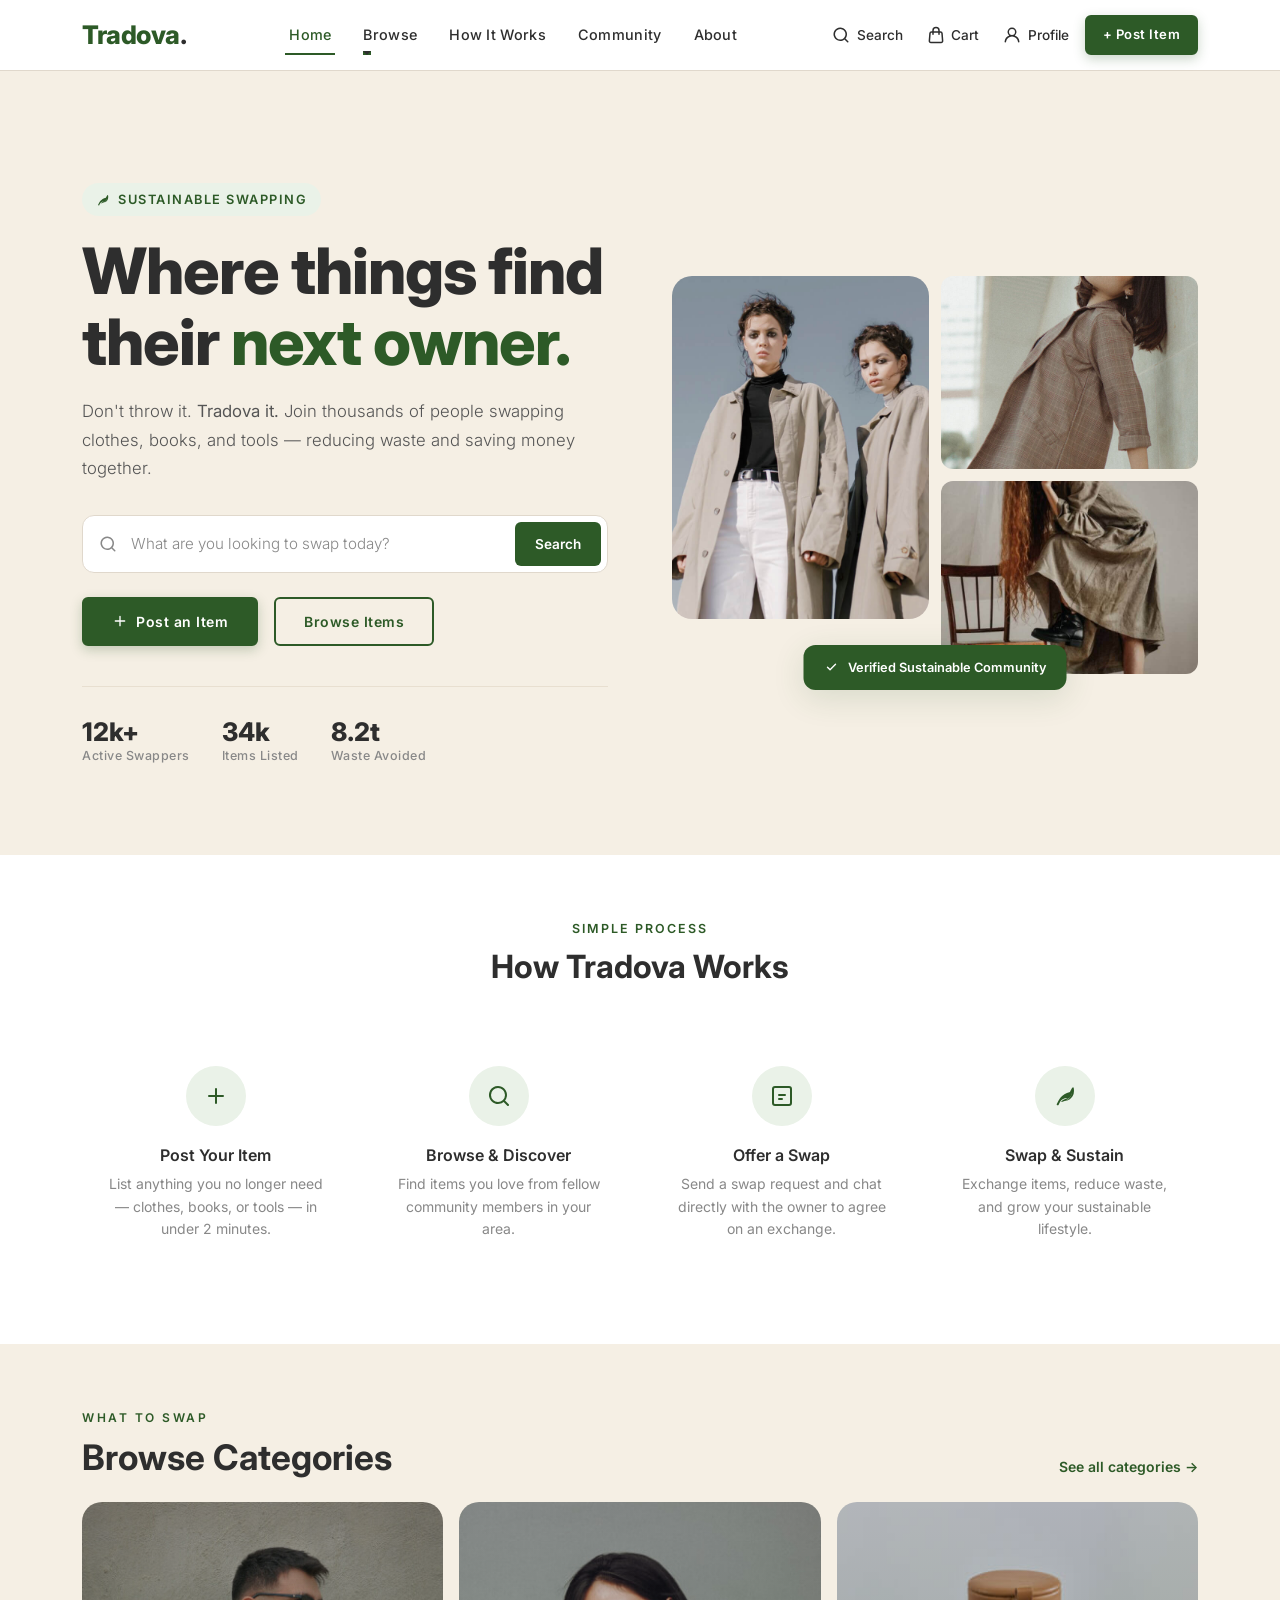
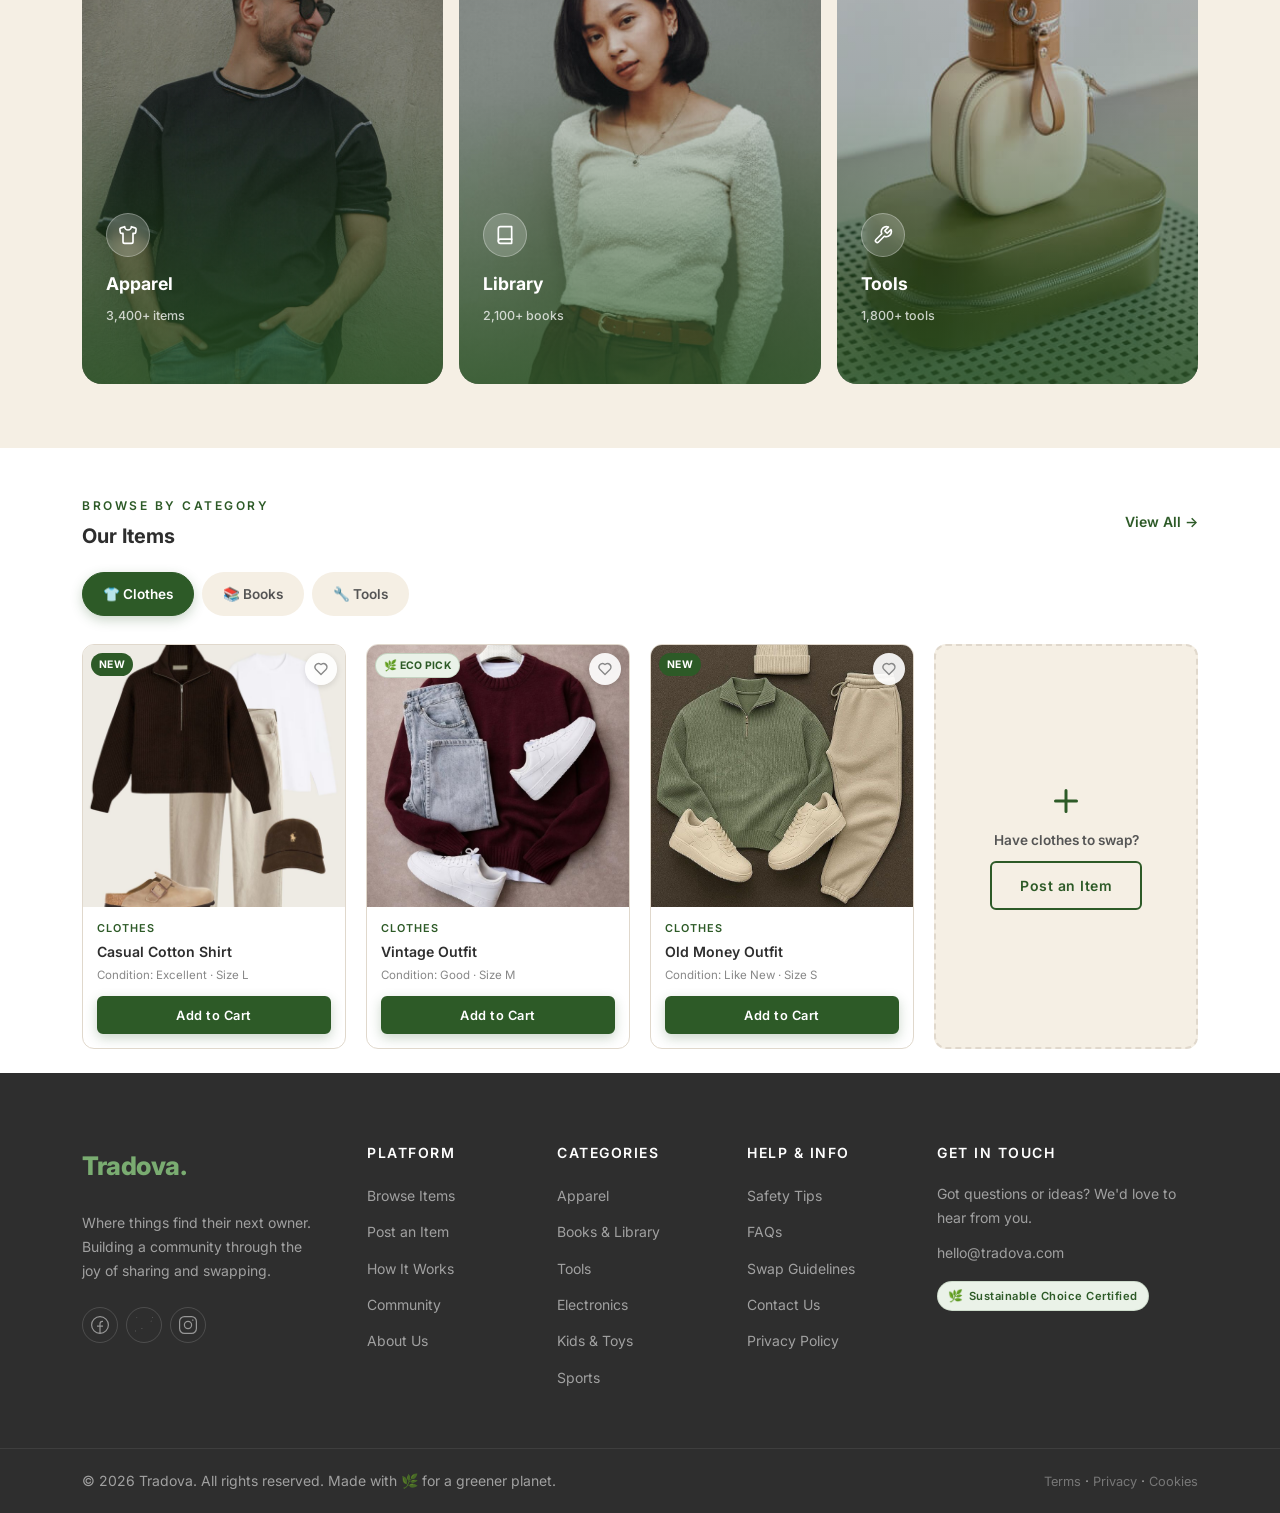
==== commit 3556c114: "products" ====
--- a/index.html
+++ b/index.html
@@ -572,7 +572,7 @@
           </div>
           <div class="product-card-body">
             <span class="item-category">Clothes</span>
-            <h6 class="product-title">Vintage Jacket</h6>
+            <h6 class="product-title">Vintage Outfit</h6>
             <span class="item-condition">Condition: Good · Size M</span>
             <button class="btn btn-primary btn-sm w-100 add-to-cart-btn"
               data-name="Vintage Jacket" data-category="Clothes"
@@ -588,7 +588,7 @@
           </div>
           <div class="product-card-body">
             <span class="item-category">Clothes</span>
-            <h6 class="product-title">Linen Summer Dress</h6>
+            <h6 class="product-title"> Old Money Outfit</h6>
             <span class="item-condition">Condition: Like New · Size S</span>
             <button class="btn btn-primary btn-sm w-100 add-to-cart-btn"
               data-name="Linen Summer Dress" data-category="Clothes"
@@ -616,7 +616,7 @@
           </div>
           <div class="product-card-body">
             <span class="item-category">Books</span>
-            <h6 class="product-title">Novel Collection</h6>
+            <h6 class="product-title">Forest Collection</h6>
             <span class="item-condition">Condition: Very Good</span>
             <button class="btn btn-primary btn-sm w-100 add-to-cart-btn"
               data-name="Novel Collection" data-category="Books"
@@ -699,7 +699,7 @@
           </div>
           <div class="product-card-body">
             <span class="item-category">Tools</span>
-            <h6 class="product-title">Garden Tool Kit</h6>
+            <h6 class="product-title">Black Tool Kit</h6>
             <span class="item-condition">Condition: Very Good</span>
             <button class="btn btn-primary btn-sm w-100 add-to-cart-btn"
               data-name="Garden Tool Kit" data-category="Tools"
@@ -715,7 +715,7 @@
           </div>
           <div class="product-card-body">
             <span class="item-category">Tools</span>
-            <h6 class="product-title">Measuring Tools Set</h6>
+            <h6 class="product-title">Painting Tools Set</h6>
             <span class="item-condition">Condition: Excellent</span>
             <button class="btn btn-primary btn-sm w-100 add-to-cart-btn"
               data-name="Measuring Tools Set" data-category="Tools"
@@ -731,7 +731,7 @@
           </div>
           <div class="product-card-body">
             <span class="item-category">Tools</span>
-            <h6 class="product-title">Electric Sander</h6>
+            <h6 class="product-title">White Tool Kit</h6>
             <span class="item-condition">Condition: Good · Used twice</span>
             <button class="btn btn-primary btn-sm w-100 add-to-cart-btn"
               data-name="Electric Sander" data-category="Tools"
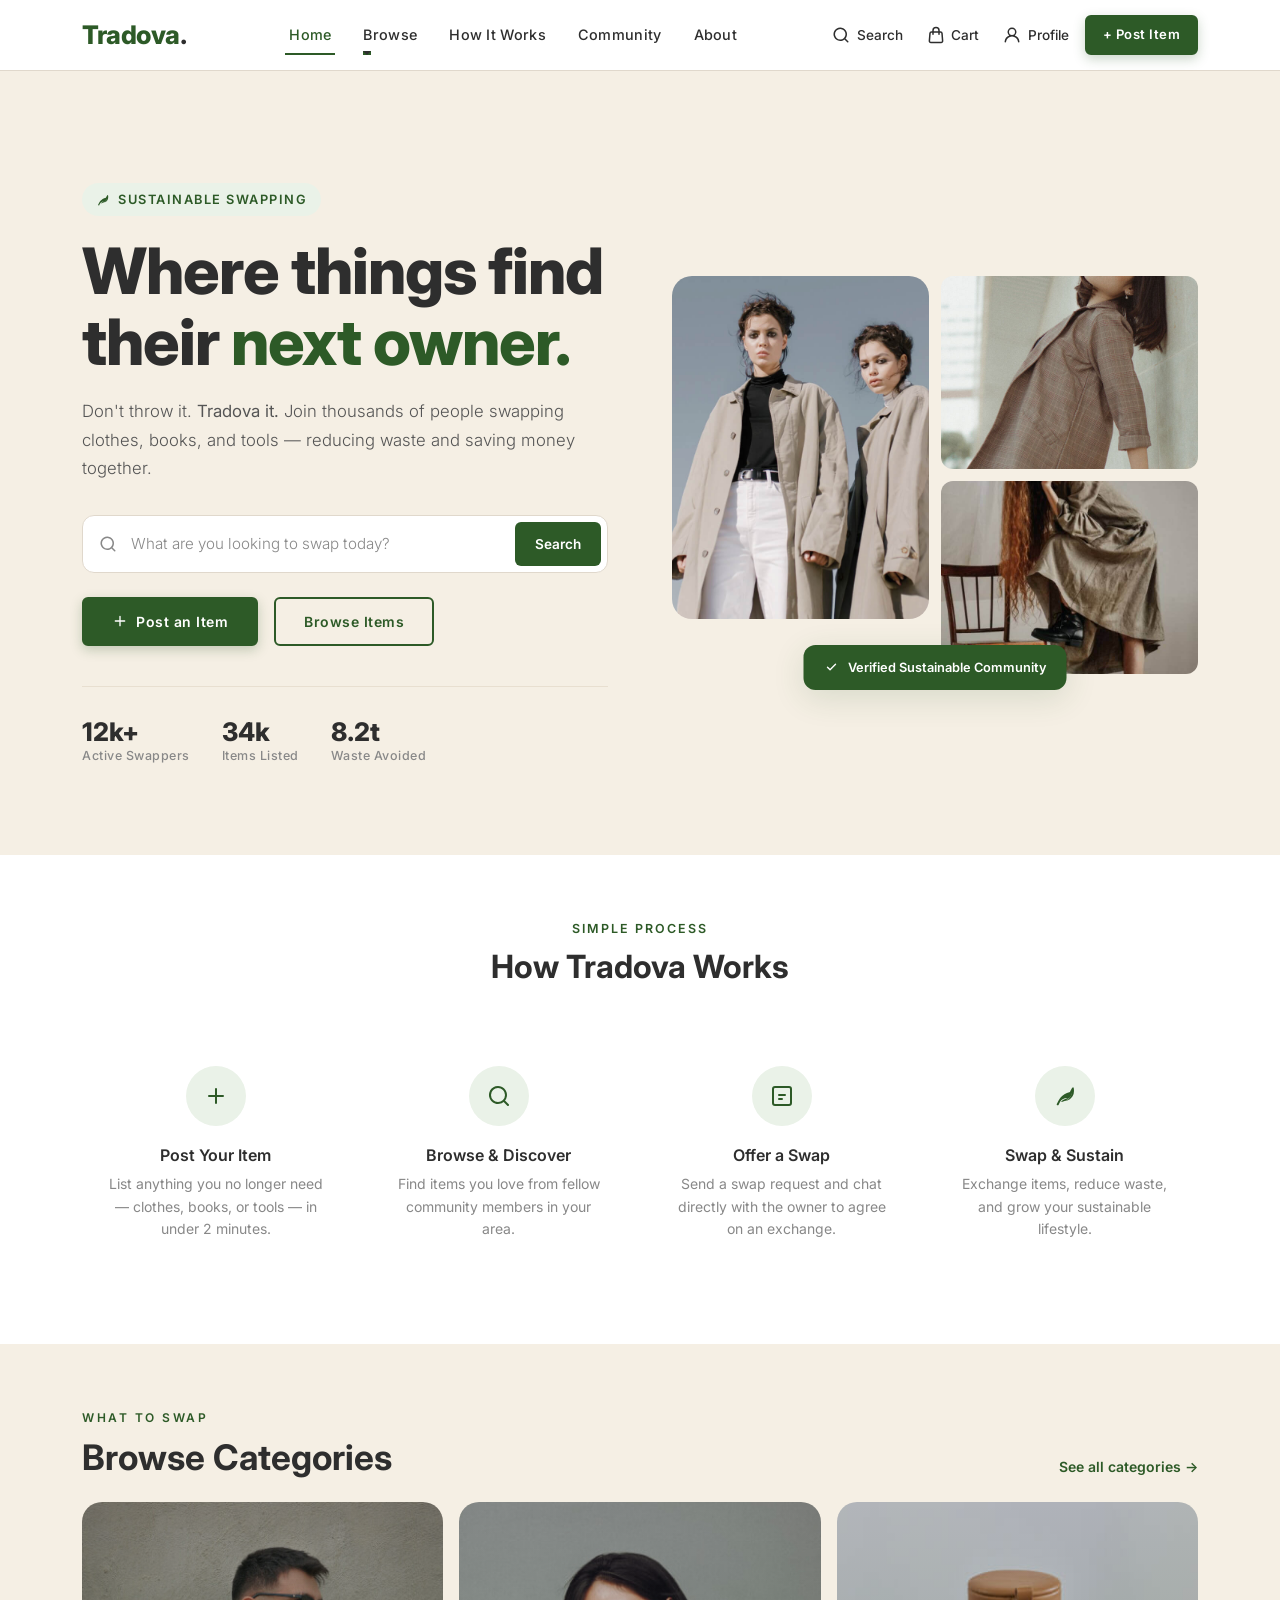
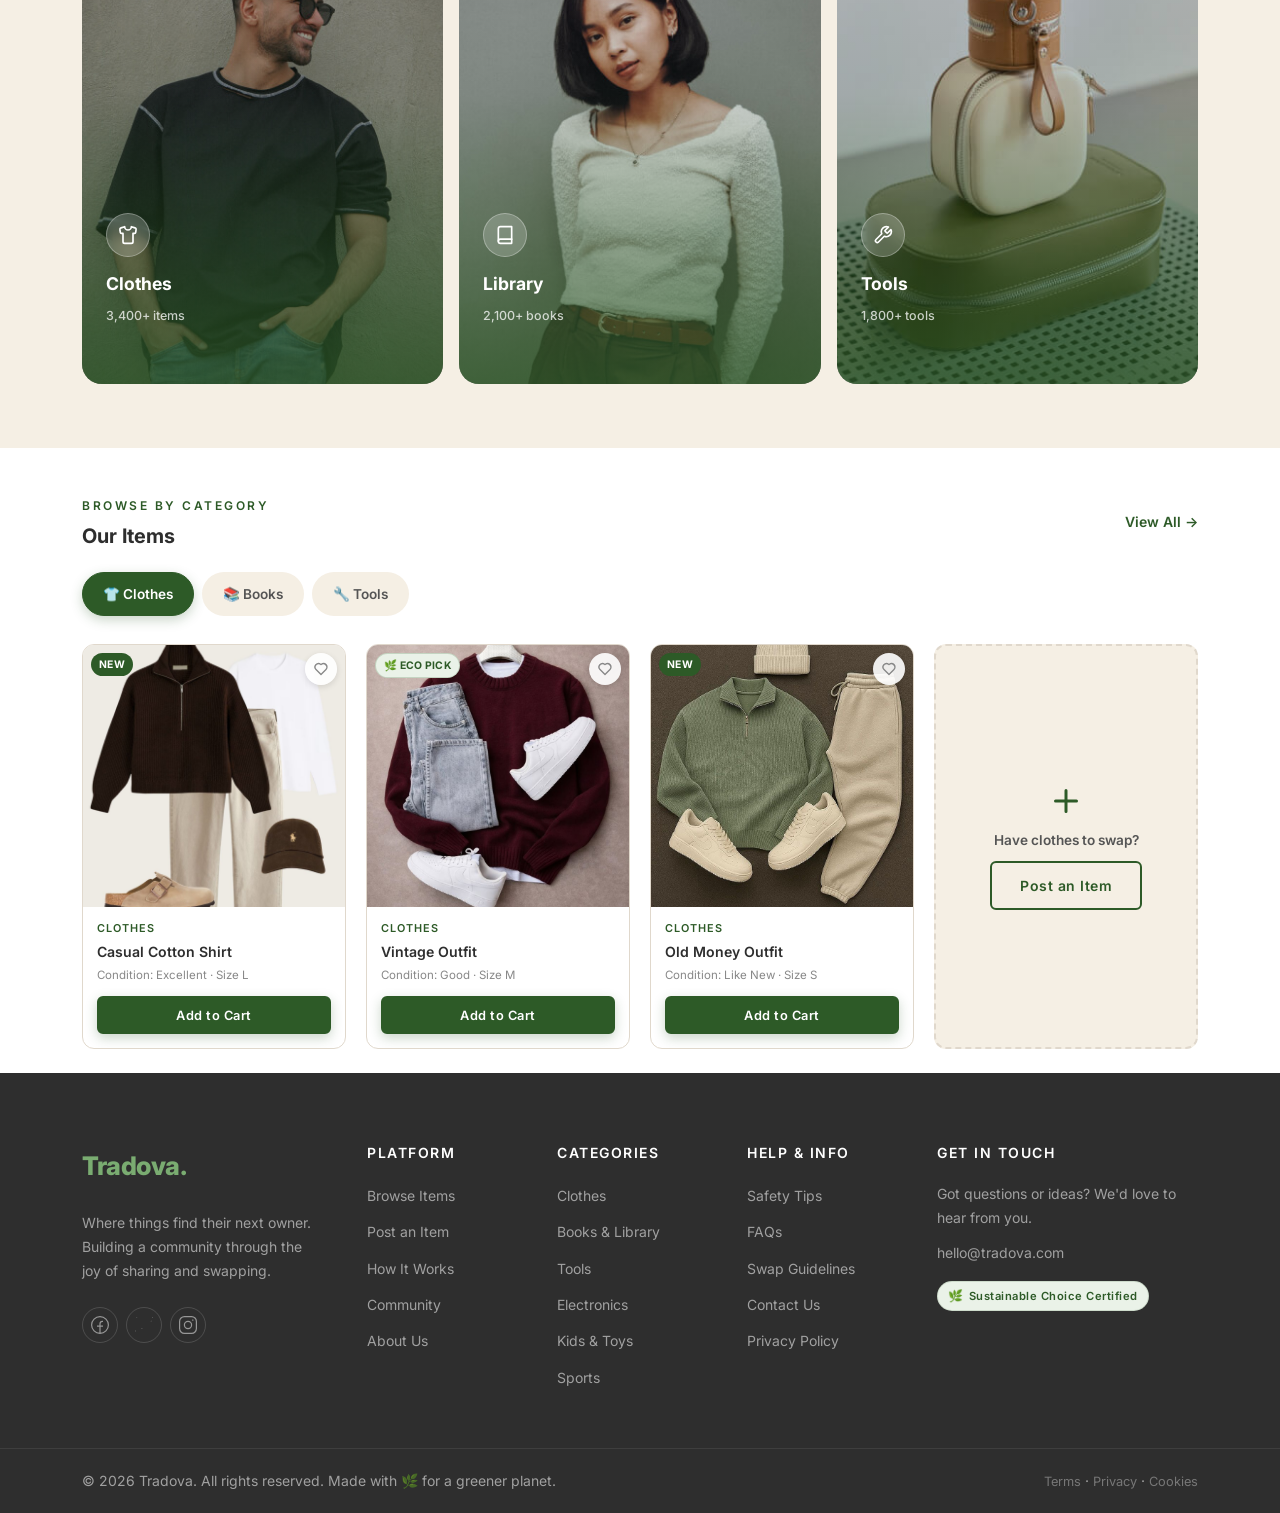
==== commit 38b2f4c7: "." ====
--- a/index.html
+++ b/index.html
@@ -154,7 +154,7 @@
       </form>
       <h5 class="cat-list-title">Browse Categories</h5>
       <ul class="cat-list">
-        <li class="cat-list-item"><a href="#" title="Apparel">Apparel</a></li>
+        <li class="cat-list-item"><a href="#" title="Apparel">clothes</a></li>
         <li class="cat-list-item"><a href="#" title="Books">Books</a></li>
         <li class="cat-list-item"><a href="#" title="Tools">Tools</a></li>
         <li class="cat-list-item"><a href="#" title="Electronics">Electronics</a></li>
@@ -248,7 +248,7 @@
                   <a class="nav-link dropdown-toggle" href="#" id="dropdownBrowse" data-bs-toggle="dropdown"
                     aria-haspopup="true" aria-expanded="false">Browse</a>
                   <ul class="dropdown-menu" aria-labelledby="dropdownBrowse">
-                    <li><a href="#" class="dropdown-item">Apparel</a></li>
+                    <li><a href="#" class="dropdown-item">clothes</a></li>
                     <li><a href="#" class="dropdown-item">Books &amp; Library</a></li>
                     <li><a href="#" class="dropdown-item">Tools &amp; Hardware</a></li>
                     <li><a href="#" class="dropdown-item">Electronics</a></li>
@@ -475,9 +475,9 @@
                     d="M20.38 3.46L16 2a4 4 0 0 1-8 0L3.62 3.46a2 2 0 0 0-1.34 2.23l.58 3.57a1 1 0 0 0 .99.84H6v10c0 1.1.9 2 2 2h8a2 2 0 0 0 2-2V10h2.15a1 1 0 0 0 .99-.84l.58-3.57a2 2 0 0 0-1.34-2.23z" />
                 </svg>
               </div>
-              <div class="cat-name">Apparel</div>
+              <div class="cat-name">Clothes</div>
               <div class="cat-count">3,400+ items</div>
-              <a href="#" class="cat-cta" id="cat-apparel-link">Browse Apparel →</a>
+              <a href="#" class="cat-cta" id="cat-apparel-link">Browse clothes →</a>
             </div>
           </div>
         </div>
@@ -683,7 +683,7 @@
           </div>
           <div class="product-card-body">
             <span class="item-category">Tools</span>
-            <h6 class="product-title">Power Drill Set</h6>
+            <h6 class="product-title">Color Set</h6>
             <span class="item-condition">Condition: Good · Full set</span>
             <button class="btn btn-primary btn-sm w-100 add-to-cart-btn"
               data-name="Power Drill Set" data-category="Tools"
@@ -798,7 +798,7 @@
           <div class="footer-menu footer-menu-003">
             <h5 class="widget-title">Categories</h5>
             <ul class="menu-list border-animation-left">
-              <li class="menu-item"><a href="#" id="footer-cat-apparel">Apparel</a></li>
+              <li class="menu-item"><a href="#" id="footer-cat-apparel">Clothes</a></li>
               <li class="menu-item"><a href="#" id="footer-cat-books">Books &amp; Library</a></li>
               <li class="menu-item"><a href="#" id="footer-cat-tools">Tools</a></li>
               <li class="menu-item"><a href="#" id="footer-cat-electronics">Electronics</a></li>
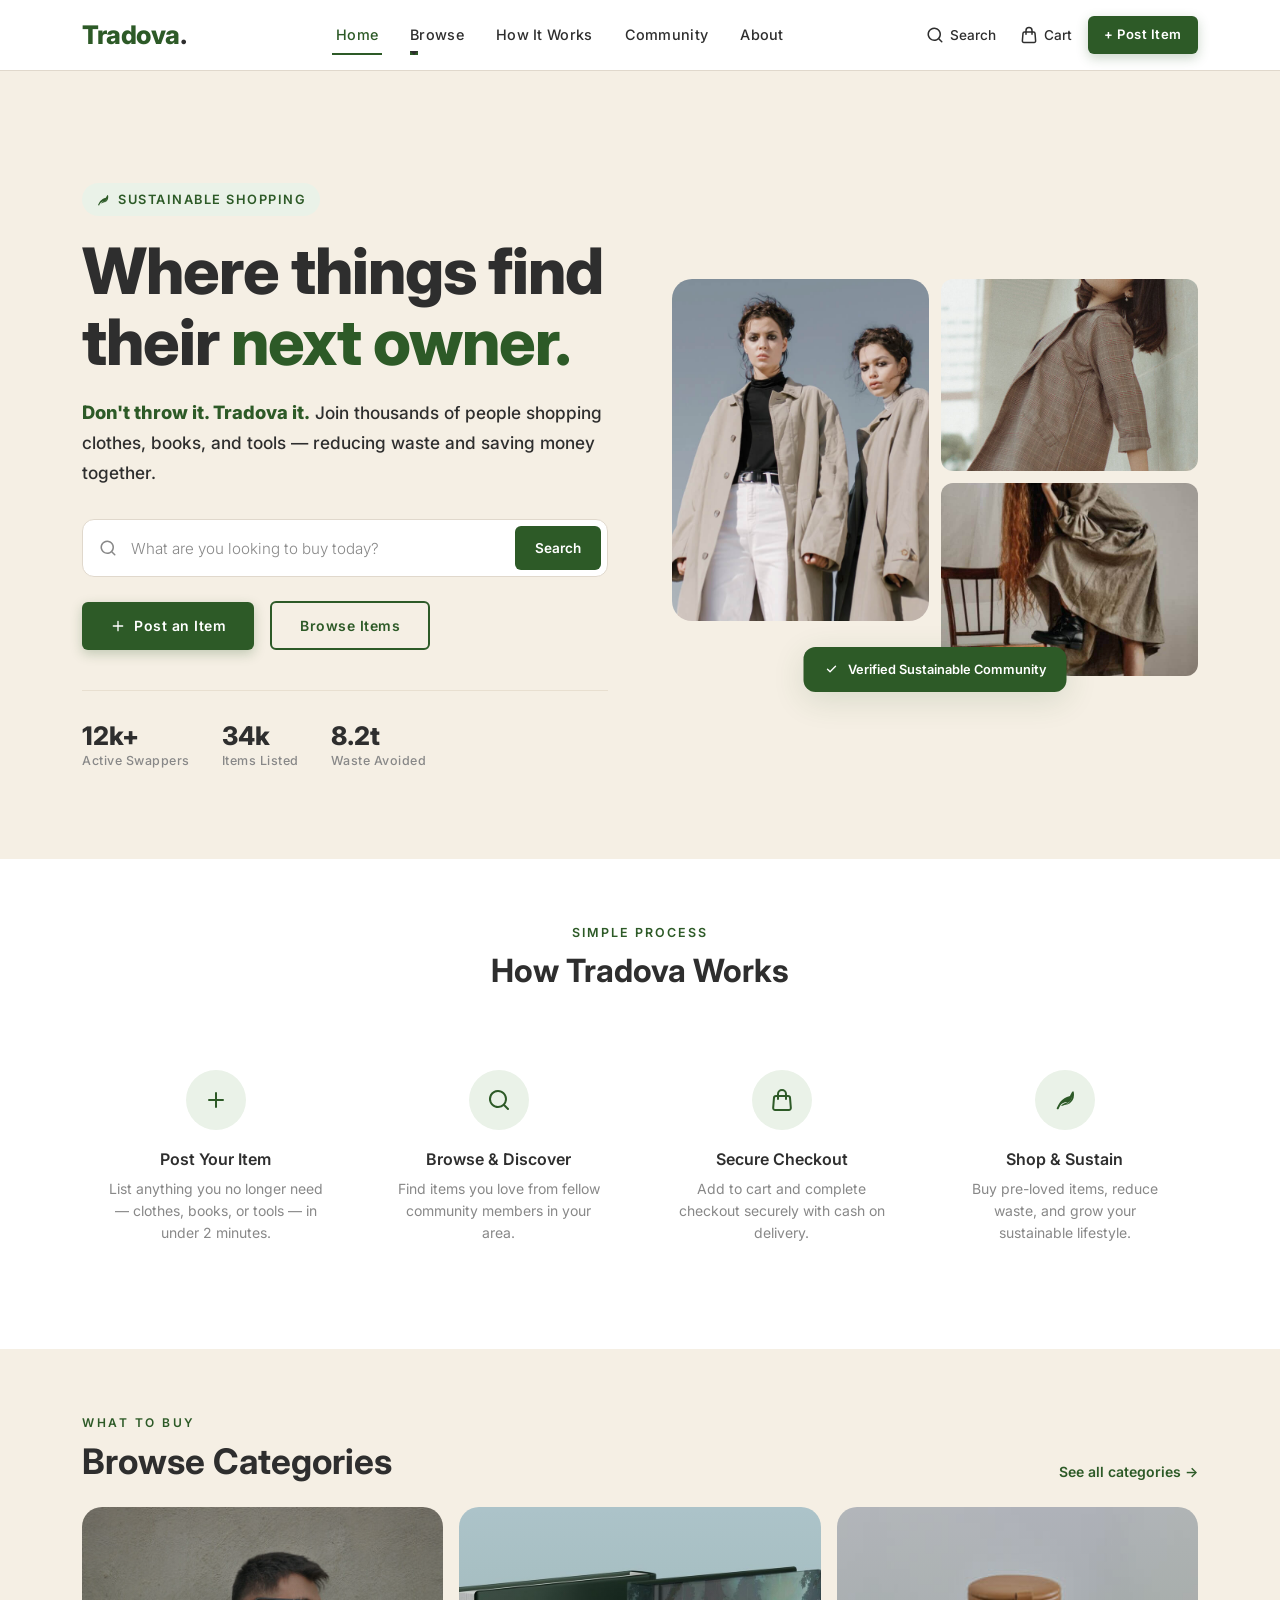
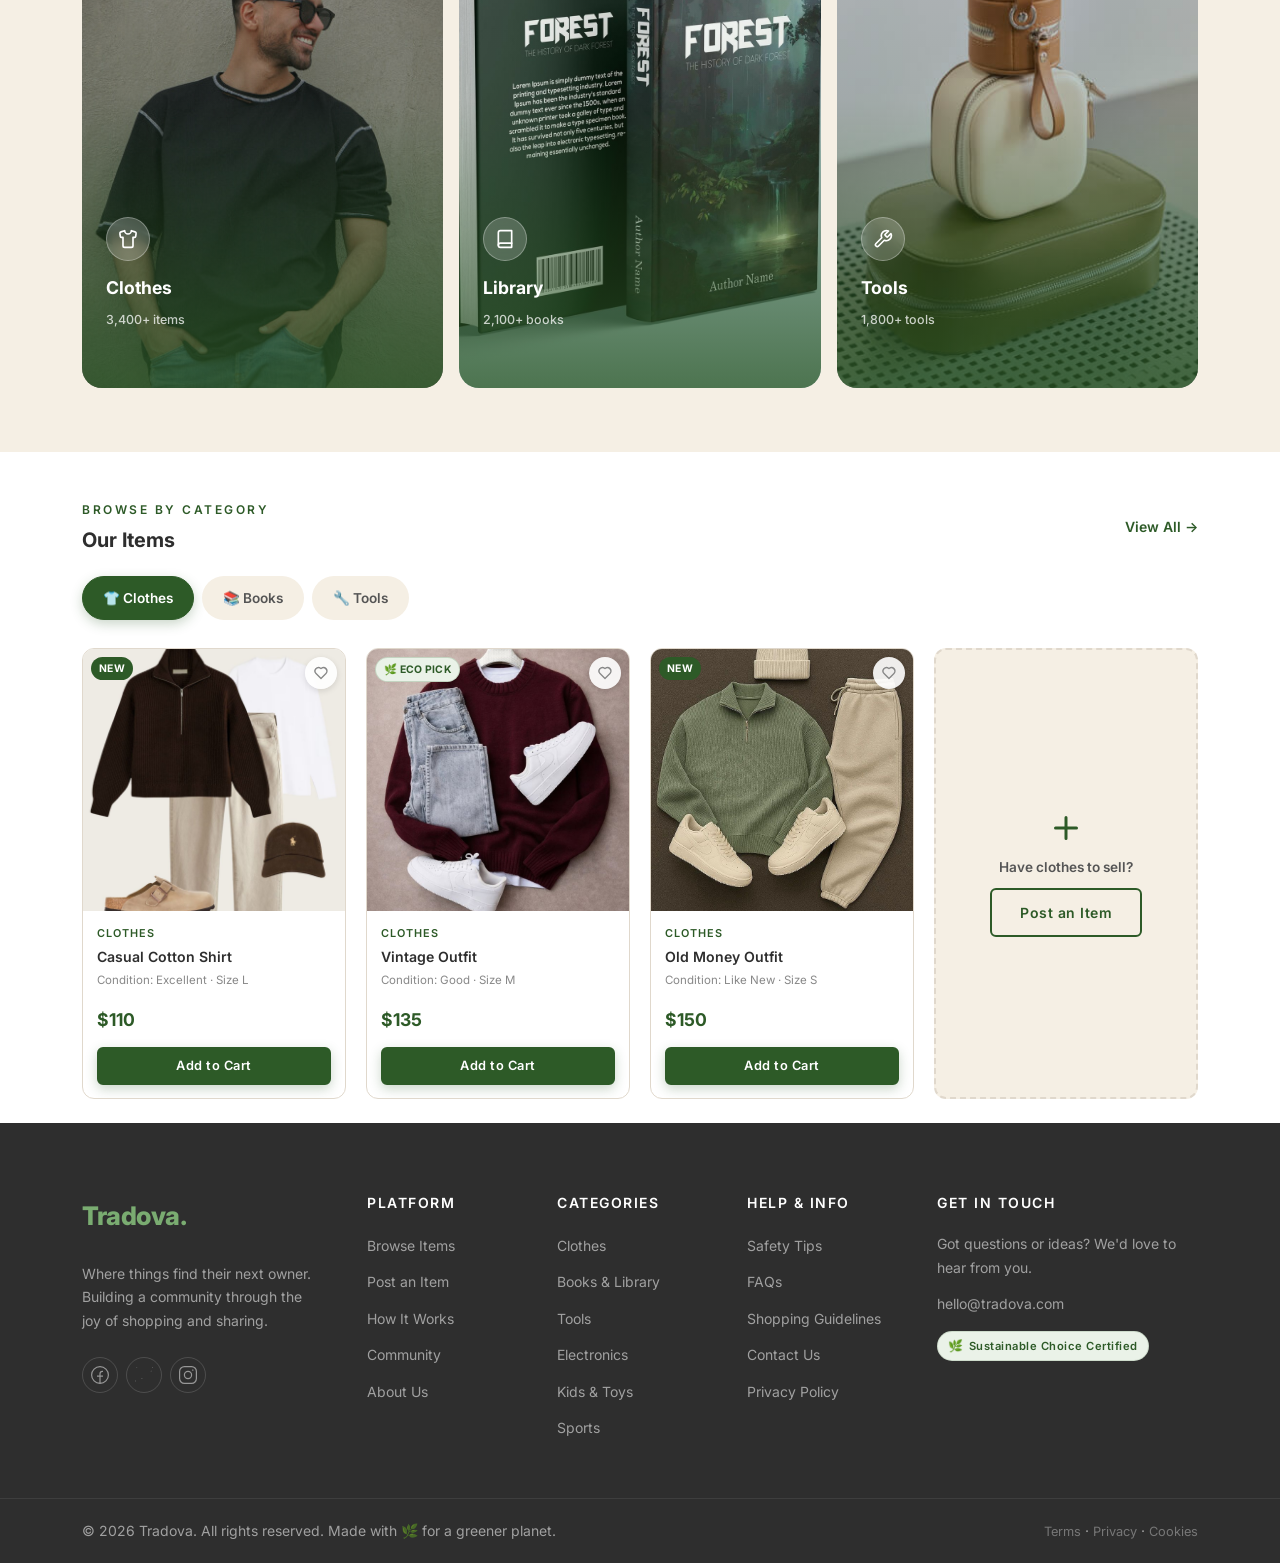
==== commit fc28a298: "." ====
--- a/index.html
+++ b/index.html
@@ -144,7 +144,7 @@
     <div class="search-popup-container">
       <form role="search" method="get" class="form-group" action="">
         <input type="search" id="search-form" class="form-control border-0 border-bottom"
-          placeholder="What are you looking to swap today?" value="" name="s" />
+          placeholder="What are you looking to buy today?" value="" name="s" />
         <button type="submit" class="search-submit border-0 position-absolute bg-transparent"
           style="top:50%;right:0;transform:translateY(-50%);">
           <svg width="22" height="22" viewBox="0 0 24 24">
@@ -286,16 +286,11 @@
             Cart <span id="cart-count-badge"
               style="background:#2D5A27;color:white;border-radius:99px;padding:1px 7px;font-size:0.65rem;font-weight:700;display:none;">0</span>
           </button>
-          <a href="#" class="nav-action-btn" id="nav-profile" aria-label="Profile">
-            <svg width="18" height="18" viewBox="0 0 24 24">
-              <use xlink:href="#user"></use>
-            </svg>
-            Profile
-          </a>
-          <a href="#" class="btn btn-primary btn-sm" id="post-item-nav-btn"
-            style="font-size:0.82rem;padding:8px 16px;min-height:38px;">
+
+          <button class="btn btn-primary btn-sm" id="post-item-nav-btn" data-bs-toggle="modal" data-bs-target="#postItemModal"
+            style="font-size:0.82rem;padding:8px 16px;min-height:38px;border:none;">
             + Post Item
-          </a>
+          </button>
         </div>
 
       </div>
@@ -315,7 +310,7 @@
             <svg viewBox="0 0 24 24">
               <use xlink:href="#leaf"></use>
             </svg>
-            Sustainable Swapping
+            Sustainable Shopping
           </div>
 
           <h1 class="hero-headline" data-aos="fade-up" data-aos-delay="100">
@@ -323,7 +318,7 @@
           </h1>
 
           <p class="hero-sub" data-aos="fade-up" data-aos-delay="200">
-            Don't throw it. <strong>Tradova it.</strong> Join thousands of people swapping clothes,
+            <strong class="hero-highlight">Don't throw it. Tradova it.</strong> Join thousands of people shopping clothes,
             books, and tools — reducing waste and saving money together.
           </p>
 
@@ -332,19 +327,19 @@
             <svg width="18" height="18" viewBox="0 0 24 24" style="color:#888;flex-shrink:0;">
               <use xlink:href="#search"></use>
             </svg>
-            <input type="text" id="hero-search-input" placeholder="What are you looking to swap today?"
-              aria-label="Search items to swap">
+            <input type="text" id="hero-search-input" placeholder="What are you looking to buy today?"
+              aria-label="Search items to buy">
             <button type="button" id="hero-search-btn">Search</button>
           </div>
 
           <div class="hero-actions" data-aos="fade-up" data-aos-delay="350">
-            <a href="#" class="btn btn-primary" id="hero-post-btn">
+            <button class="btn btn-primary" id="hero-post-btn" data-bs-toggle="modal" data-bs-target="#postItemModal" style="border:none;">
               <svg width="16" height="16" viewBox="0 0 24 24">
                 <use xlink:href="#plus"></use>
               </svg>
               Post an Item
-            </a>
-            <a href="#new-arrival" class="btn btn-outline-tradova" id="hero-browse-btn">
+            </button>
+            <a href="#products" class="btn btn-outline-tradova" id="hero-browse-btn">
               Browse Items
             </a>
           </div>
@@ -427,11 +422,11 @@
           <div class="feature-card">
             <div class="feature-icon">
               <svg width="24" height="24" viewBox="0 0 24 24">
-                <use xlink:href="#message"></use>
+                <use xlink:href="#shopping-bag"></use>
               </svg>
             </div>
-            <h4>Offer a Swap</h4>
-            <p>Send a swap request and chat directly with the owner to agree on an exchange.</p>
+            <h4>Secure Checkout</h4>
+            <p>Add to cart and complete checkout securely with cash on delivery.</p>
           </div>
         </div>
         <div class="col-6 col-md-3">
@@ -441,8 +436,8 @@
                 <use xlink:href="#leaf"></use>
               </svg>
             </div>
-            <h4>Swap &amp; Sustain</h4>
-            <p>Exchange items, reduce waste, and grow your sustainable lifestyle.</p>
+            <h4>Shop &amp; Sustain</h4>
+            <p>Buy pre-loved items, reduce waste, and grow your sustainable lifestyle.</p>
           </div>
         </div>
       </div>
@@ -456,12 +451,12 @@
     <div class="container">
       <div class="d-flex align-items-end justify-content-between mb-4" data-aos="fade-up">
         <div>
-          <span class="section-label">What to Swap</span>
+          <span class="section-label">What to Buy</span>
           <h2 class="section-title-lg mb-0">Browse Categories</h2>
         </div>
         <a href="#" class="btn-link d-none d-md-flex" id="browse-all-cats-btn">See all categories</a>
       </div>
-      <div class="row g-3 open-up" data-aos="zoom-out">
+      <div class="row g-3 open-up justify-content-center" data-aos="zoom-out">
         <!-- Apparel -->
         <div class="col-6 col-md-4">
           <div class="cat-card" id="cat-apparel">
@@ -484,7 +479,7 @@
         <!-- Books -->
         <div class="col-6 col-md-4">
           <div class="cat-card" id="cat-books">
-            <img src="images/cat-item2.jpg" alt="Books and Library category">
+            <img src="images/Books/8a7b1700538f90df9c53ba5b1328aaca.jpg" alt="Books and Library category">
             <div class="cat-overlay">
               <div class="cat-icon">
                 <!-- Book line icon -->
@@ -501,7 +496,7 @@
           </div>
         </div>
         <!-- Tools -->
-        <div class="col-12 col-md-4">
+        <div class="col-6 col-md-4">
           <div class="cat-card" id="cat-tools">
             <img src="images/cat-item3.jpg" alt="Tools category">
             <div class="cat-overlay">
@@ -558,8 +553,9 @@
             <span class="item-category">Clothes</span>
             <h6 class="product-title">Casual Cotton Shirt</h6>
             <span class="item-condition">Condition: Excellent · Size L</span>
+            <strong style="color:var(--color-green); font-size: 1.1rem; margin: 0.25rem 0 0.5rem; display: block;">$110</strong>
             <button class="btn btn-primary btn-sm w-100 add-to-cart-btn"
-              data-name="Casual Cotton Shirt" data-category="Clothes"
+              data-name="Casual Cotton Shirt" data-category="Clothes" data-price="110"
               data-img="images/Clothes/banner-image-1.jpg">Add to Cart</button>
           </div>
         </div>
@@ -574,8 +570,9 @@
             <span class="item-category">Clothes</span>
             <h6 class="product-title">Vintage Outfit</h6>
             <span class="item-condition">Condition: Good · Size M</span>
+            <strong style="color:var(--color-green); font-size: 1.1rem; margin: 0.25rem 0 0.5rem; display: block;">$135</strong>
             <button class="btn btn-primary btn-sm w-100 add-to-cart-btn"
-              data-name="Vintage Jacket" data-category="Clothes"
+              data-name="Vintage Jacket" data-category="Clothes" data-price="135"
               data-img="images/Clothes/1cecf33ee0278c3bf6f7718e0228cd1a.jpg">Add to Cart</button>
           </div>
         </div>
@@ -590,8 +587,9 @@
             <span class="item-category">Clothes</span>
             <h6 class="product-title"> Old Money Outfit</h6>
             <span class="item-condition">Condition: Like New · Size S</span>
+            <strong style="color:var(--color-green); font-size: 1.1rem; margin: 0.25rem 0 0.5rem; display: block;">$150</strong>
             <button class="btn btn-primary btn-sm w-100 add-to-cart-btn"
-              data-name="Linen Summer Dress" data-category="Clothes"
+              data-name="Linen Summer Dress" data-category="Clothes" data-price="150"
               data-img="images/Clothes/6b15f3ded429f410e5475d7496b6fc37.jpg">Add to Cart</button>
           </div>
         </div>
@@ -600,8 +598,8 @@
         <div class="product-card product-card-cta">
           <div class="product-card-cta-inner">
             <svg width="36" height="36" viewBox="0 0 24 24" style="color:#2D5A27;"><use xlink:href="#plus"></use></svg>
-            <p>Have clothes to swap?</p>
-            <a href="#" class="btn btn-outline-tradova btn-sm">Post an Item</a>
+            <p>Have clothes to sell?</p>
+            <button class="btn btn-outline-tradova btn-sm" data-bs-toggle="modal" data-bs-target="#postItemModal">Post an Item</button>
           </div>
         </div>
       </div>
@@ -618,8 +616,9 @@
             <span class="item-category">Books</span>
             <h6 class="product-title">Forest Collection</h6>
             <span class="item-condition">Condition: Very Good</span>
+            <strong style="color:var(--color-green); font-size: 1.1rem; margin: 0.25rem 0 0.5rem; display: block;">$45</strong>
             <button class="btn btn-primary btn-sm w-100 add-to-cart-btn"
-              data-name="Novel Collection" data-category="Books"
+              data-name="Novel Collection" data-category="Books" data-price="45"
               data-img="images/Books/8a7b1700538f90df9c53ba5b1328aaca.jpg">Add to Cart</button>
           </div>
         </div>
@@ -634,8 +633,9 @@
             <span class="item-category">Books</span>
             <h6 class="product-title">Self-Development Book</h6>
             <span class="item-condition">Condition: Like New</span>
+            <strong style="color:var(--color-green); font-size: 1.1rem; margin: 0.25rem 0 0.5rem; display: block;">$60</strong>
             <button class="btn btn-primary btn-sm w-100 add-to-cart-btn"
-              data-name="Self-Development Book" data-category="Books"
+              data-name="Self-Development Book" data-category="Books" data-price="60"
               data-img="images/Books/8d2bea04d7ee666ab74e47084cf707ad.jpg">Add to Cart</button>
           </div>
         </div>
@@ -650,8 +650,9 @@
             <span class="item-category">Books</span>
             <h6 class="product-title">Science &amp; Tech Book</h6>
             <span class="item-condition">Condition: Good</span>
+            <strong style="color:var(--color-green); font-size: 1.1rem; margin: 0.25rem 0 0.5rem; display: block;">$75</strong>
             <button class="btn btn-primary btn-sm w-100 add-to-cart-btn"
-              data-name="Science &amp; Tech Book" data-category="Books"
+              data-name="Science &amp; Tech Book" data-category="Books" data-price="75"
               data-img="images/Books/96c3980f6c14c046ad3f231dc15efd3d.jpg">Add to Cart</button>
           </div>
         </div>
@@ -666,8 +667,9 @@
             <span class="item-category">Books</span>
             <h6 class="product-title">Classic Literature</h6>
             <span class="item-condition">Condition: Excellent</span>
+            <strong style="color:var(--color-green); font-size: 1.1rem; margin: 0.25rem 0 0.5rem; display: block;">$85</strong>
             <button class="btn btn-primary btn-sm w-100 add-to-cart-btn"
-              data-name="Classic Literature" data-category="Books"
+              data-name="Classic Literature" data-category="Books" data-price="85"
               data-img="images/Books/eeee75a2f49b7beb0973bcd413a7eb3e.jpg">Add to Cart</button>
           </div>
         </div>
@@ -685,8 +687,9 @@
             <span class="item-category">Tools</span>
             <h6 class="product-title">Color Set</h6>
             <span class="item-condition">Condition: Good · Full set</span>
+            <strong style="color:var(--color-green); font-size: 1.1rem; margin: 0.25rem 0 0.5rem; display: block;">$45</strong>
             <button class="btn btn-primary btn-sm w-100 add-to-cart-btn"
-              data-name="Power Drill Set" data-category="Tools"
+              data-name="Power Drill Set" data-category="Tools" data-price="45"
               data-img="images/Tools/156983079a9a76b99fc12772160a8067.jpg">Add to Cart</button>
           </div>
         </div>
@@ -701,8 +704,9 @@
             <span class="item-category">Tools</span>
             <h6 class="product-title">Black Tool Kit</h6>
             <span class="item-condition">Condition: Very Good</span>
+            <strong style="color:var(--color-green); font-size: 1.1rem; margin: 0.25rem 0 0.5rem; display: block;">$35</strong>
             <button class="btn btn-primary btn-sm w-100 add-to-cart-btn"
-              data-name="Garden Tool Kit" data-category="Tools"
+              data-name="Garden Tool Kit" data-category="Tools" data-price="35"
               data-img="images/Tools/1a271b3b1334a9a48001ad1451d41a19.jpg">Add to Cart</button>
           </div>
         </div>
@@ -717,8 +721,9 @@
             <span class="item-category">Tools</span>
             <h6 class="product-title">Painting Tools Set</h6>
             <span class="item-condition">Condition: Excellent</span>
+            <strong style="color:var(--color-green); font-size: 1.1rem; margin: 0.25rem 0 0.5rem; display: block;">$55</strong>
             <button class="btn btn-primary btn-sm w-100 add-to-cart-btn"
-              data-name="Measuring Tools Set" data-category="Tools"
+              data-name="Measuring Tools Set" data-category="Tools" data-price="55"
               data-img="images/Tools/9ed20412d0cdce6373d62769cbff9c6d.jpg">Add to Cart</button>
           </div>
         </div>
@@ -733,8 +738,9 @@
             <span class="item-category">Tools</span>
             <h6 class="product-title">White Tool Kit</h6>
             <span class="item-condition">Condition: Good · Used twice</span>
+            <strong style="color:var(--color-green); font-size: 1.1rem; margin: 0.25rem 0 0.5rem; display: block;">$70</strong>
             <button class="btn btn-primary btn-sm w-100 add-to-cart-btn"
-              data-name="Electric Sander" data-category="Tools"
+              data-name="Electric Sander" data-category="Tools" data-price="70"
               data-img="images/Tools/f4cf67eb78d9202698ffabce0858c4ad.jpg">Add to Cart</button>
           </div>
         </div>
@@ -756,7 +762,7 @@
               <a href="index.html" class="footer-brand" id="footer-logo">Tradova.</a>
             </div>
             <p style="max-width:240px;">Where things find their next owner. Building a community through the joy of
-              sharing and swapping.</p>
+              shopping and sharing.</p>
             <div class="social-links mt-4">
               <ul class="list-unstyled d-flex flex-wrap gap-2">
                 <li><a href="#" id="social-fb" aria-label="Facebook">
@@ -785,7 +791,7 @@
             <h5 class="widget-title">Platform</h5>
             <ul class="menu-list border-animation-left">
               <li class="menu-item"><a href="#" id="footer-browse">Browse Items</a></li>
-              <li class="menu-item"><a href="#" id="footer-post">Post an Item</a></li>
+              <li class="menu-item"><a href="#" id="footer-post" data-bs-toggle="modal" data-bs-target="#postItemModal">Post an Item</a></li>
               <li class="menu-item"><a href="#" id="footer-how">How It Works</a></li>
               <li class="menu-item"><a href="#" id="footer-community">Community</a></li>
               <li class="menu-item"><a href="#" id="footer-about">About Us</a></li>
@@ -815,7 +821,7 @@
             <ul class="menu-list border-animation-left">
               <li class="menu-item"><a href="#" id="footer-safety">Safety Tips</a></li>
               <li class="menu-item"><a href="#" id="footer-faq">FAQs</a></li>
-              <li class="menu-item"><a href="#" id="footer-guidelines">Swap Guidelines</a></li>
+              <li class="menu-item"><a href="#" id="footer-guidelines">Shopping Guidelines</a></li>
               <li class="menu-item"><a href="#" id="footer-contact">Contact Us</a></li>
               <li class="menu-item"><a href="#" id="footer-privacy">Privacy Policy</a></li>
             </ul>
@@ -866,20 +872,20 @@
       </svg>
       <span>Home</span>
     </a>
-    <a href="#" class="mobile-nav-item post-btn" id="mob-nav-post" aria-label="Post an Item">
+    <button class="mobile-nav-item post-btn" id="mob-nav-post" data-bs-toggle="modal" data-bs-target="#postItemModal" aria-label="Post an Item" style="border:none;background:transparent;">
       <div class="post-icon-wrap">
         <svg viewBox="0 0 24 24" width="22" height="22">
           <use xlink:href="#plus"></use>
         </svg>
       </div>
       <span>Post</span>
-    </a>
-    <button class="mobile-nav-item" id="mob-nav-swaps" data-bs-toggle="offcanvas" data-bs-target="#offcanvasCart"
-      aria-label="My Swaps">
+    </button>
+    <button class="mobile-nav-item" id="mob-nav-cart" data-bs-toggle="offcanvas" data-bs-target="#offcanvasCart"
+      aria-label="My Cart">
       <svg viewBox="0 0 24 24">
-        <use xlink:href="#swap"></use>
+        <use xlink:href="#shopping-bag"></use>
       </svg>
-      <span>Swaps</span>
+      <span>Cart</span>
     </button>
     <a href="#" class="mobile-nav-item" id="mob-nav-messages" aria-label="Messages">
       <svg viewBox="0 0 24 24">
@@ -898,6 +904,109 @@
   <!-- ======================================================
        SCRIPTS
   ======================================================= -->
+  <!-- ===== POST ITEM MODAL ===== -->
+  <div class="modal fade" id="postItemModal" tabindex="-1" aria-labelledby="postItemModalLabel" aria-hidden="true">
+    <div class="modal-dialog modal-dialog-centered">
+      <div class="modal-content" style="border-radius: 16px;">
+        <div class="modal-header border-0 pb-0">
+          <h5 class="modal-title" id="postItemModalLabel" style="font-weight: 700;">Post an Item</h5>
+          <button type="button" class="btn-close" data-bs-dismiss="modal" aria-label="Close"></button>
+        </div>
+        <div class="modal-body">
+          <form id="postItemForm">
+            <div class="mb-3">
+              <label for="postItemName" class="form-label" style="font-weight: 600; font-size: 0.9rem;">Product Name</label>
+              <input type="text" class="form-control" id="postItemName" required placeholder="e.g. Vintage Jacket">
+            </div>
+            <div class="mb-3">
+              <label for="postItemCondition" class="form-label" style="font-weight: 600; font-size: 0.9rem;">Condition</label>
+              <select class="form-select" id="postItemCondition" required>
+                <option value="" disabled selected>Select condition</option>
+                <option value="New">New</option>
+                <option value="Like New">Like New</option>
+                <option value="Excellent">Excellent</option>
+                <option value="Good">Good</option>
+                <option value="Fair">Fair</option>
+              </select>
+            </div>
+            <div class="mb-3">
+              <label for="postItemPrice" class="form-label" style="font-weight: 600; font-size: 0.9rem;">Price</label>
+              <input type="text" class="form-control" id="postItemPrice" required placeholder="e.g. $25 (or Trade)">
+            </div>
+            <div class="mb-4">
+              <label for="postItemCategory" class="form-label" style="font-weight: 600; font-size: 0.9rem;">Category</label>
+              <select class="form-select" id="postItemCategory" required>
+                <option value="" disabled selected>Select category</option>
+                <option value="Clothes">Clothes</option>
+                <option value="Books">Books</option>
+                <option value="Tools">Tools</option>
+                <option value="Electronics">Electronics</option>
+                <option value="Kids & Toys">Kids & Toys</option>
+                <option value="Sports">Sports</option>
+                <option value="Other">Other</option>
+              </select>
+            </div>
+            <button type="submit" class="btn btn-primary w-100 py-2">Confirm & Post via WhatsApp</button>
+          </form>
+        </div>
+      </div>
+    </div>
+  </div>
+
+  <!-- ===== CHECKOUT MODAL ===== -->
+  <div class="modal fade" id="checkoutModal" tabindex="-1" aria-labelledby="checkoutModalLabel" aria-hidden="true">
+    <div class="modal-dialog modal-dialog-centered">
+      <div class="modal-content" style="border-radius: 16px;">
+        <div class="modal-header border-0 pb-0">
+          <h5 class="modal-title" id="checkoutModalLabel" style="font-weight: 700;">Checkout</h5>
+          <button type="button" class="btn-close" data-bs-dismiss="modal" aria-label="Close"></button>
+        </div>
+        <div class="modal-body">
+          <form id="checkoutForm">
+            <div class="mb-3">
+              <label for="checkoutGov" class="form-label" style="font-weight: 600; font-size: 0.9rem;">Governorate / City</label>
+              <input type="text" class="form-control" id="checkoutGov" required placeholder="e.g. Cairo">
+            </div>
+            <div class="mb-3">
+              <label for="checkoutStreet" class="form-label" style="font-weight: 600; font-size: 0.9rem;">Street</label>
+              <input type="text" class="form-control" id="checkoutStreet" required placeholder="e.g. 15 Talaat Harb St">
+            </div>
+            <div class="mb-3">
+              <label for="checkoutHouse" class="form-label" style="font-weight: 600; font-size: 0.9rem;">House / Apartment No.</label>
+              <input type="text" class="form-control" id="checkoutHouse" required placeholder="e.g. Building 12, Apt 4">
+            </div>
+            <div class="mb-4">
+              <div class="alert alert-info d-flex align-items-center mb-0" role="alert" style="background-color: #EAF2E8; color: #2D5A27; border: none; border-radius: 8px;">
+                <svg width="24" height="24" viewBox="0 0 24 24" fill="currentColor" class="me-2"><path d="M12 2a10 10 0 1 0 10 10A10 10 0 0 0 12 2Zm-1 15h-2v-2h2Zm0-4h-2V7h2Z"/></svg>
+                <div>
+                  <strong>Payment Method:</strong> Cash on Delivery
+                </div>
+              </div>
+            </div>
+            <button type="submit" class="btn btn-primary w-100 py-2">Complete Order</button>
+          </form>
+        </div>
+      </div>
+    </div>
+  </div>
+
+  <!-- ===== SUCCESS SUCCESS MODAL ===== -->
+  <div class="modal fade" id="successModal" tabindex="-1" aria-labelledby="successModalLabel" aria-hidden="true">
+    <div class="modal-dialog modal-dialog-centered modal-sm">
+      <div class="modal-content text-center p-4" style="border-radius: 16px;">
+        <div class="mb-3 d-flex justify-content-center">
+          <div style="width: 72px; height: 72px; background: #EAF2E8; border-radius: 50%; display: flex; align-items: center; justify-content: center;">
+            <svg width="40" height="40" viewBox="0 0 24 24" style="color: #2D5A27;"><use xlink:href="#check"></use></svg>
+          </div>
+        </div>
+        <h4 style="font-weight: 700; color: #2E2E2E;">Order Requested!</h4>
+        <p style="color: #888; font-size: 0.9rem;">Your order has been placed successfully. Thank you!</p>
+        <button type="button" class="btn btn-primary w-100 mt-2" data-bs-dismiss="modal">Done</button>
+      </div>
+    </div>
+  </div>
+
+
   <script src="js/jquery.min.js"></script>
   <script src="js/plugins.js"></script>
   <script src="js/SmoothScroll.js"></script>
@@ -1030,7 +1139,9 @@
       badge.textContent = cart.length;
       if (badgeMob) { badgeMob.style.display = 'inline'; badgeMob.textContent = cart.length; }
 
+      let totalAmount = 0;
       cart.forEach((item, idx) => {
+        if (item.price) totalAmount += parseFloat(item.price);
         const li = document.createElement('li');
         li.className = 'list-group-item';
         li.style.cssText = 'border:none;border-bottom:1px solid #E0D8CC;padding:0.75rem 0;';
@@ -1038,7 +1149,10 @@
           <div class="d-flex gap-3 align-items-center">
             <img src="${item.img}" alt="${item.name}" style="width:52px;height:52px;object-fit:cover;border-radius:8px;flex-shrink:0;">
             <div style="flex:1;min-width:0;">
-              <p style="font-size:0.85rem;font-weight:600;color:#2E2E2E;margin:0;white-space:nowrap;overflow:hidden;text-overflow:ellipsis;">${item.name}</p>
+              <div class="d-flex justify-content-between">
+                <p style="font-size:0.85rem;font-weight:600;color:#2E2E2E;margin:0;white-space:nowrap;overflow:hidden;text-overflow:ellipsis;">${item.name}</p>
+                <span style="font-size:0.85rem;font-weight:700;color:#2D5A27;">$${item.price || '0.00'}</span>
+              </div>
               <p style="font-size:0.75rem;color:#888;margin:2px 0 0;">${item.category}</p>
             </div>
             <button class="btn-close" style="font-size:0.6rem;flex-shrink:0;" aria-label="Remove" data-idx="${idx}"></button>
@@ -1050,7 +1164,7 @@
         list.appendChild(li);
       });
 
-      totalEl.textContent = cart.length + ' item' + (cart.length !== 1 ? 's' : '');
+      totalEl.textContent = '$' + totalAmount.toFixed(2);
     }
 
     // Wire up all Add to Cart buttons (present + future via delegation)
@@ -1062,6 +1176,7 @@
         name: btn.dataset.name,
         category: btn.dataset.category,
         img: btn.dataset.img,
+        price: btn.dataset.price || '0'
       };
       // Prevent duplicates
       if (cart.some(c => c.name === item.name)) {
@@ -1100,7 +1215,130 @@
         // Show corresponding content based on data-tab attribute
         const currentTab = btn.getAttribute('data-tab');
         document.getElementById(`tab-content-${currentTab}`).classList.add('active');
+        
+        // When tab is clicked, reset any search filters
+        document.querySelectorAll('.product-card:not(.product-card-cta)').forEach(card => card.style.display = 'block');
       });
+    });
+
+    // ── CATEGORY CLICK SCROLL LOGIC ────────────────────────
+    const catMappings = {
+      'cat-apparel': 'tab-clothes',
+      'cat-books': 'tab-books',
+      'cat-tools': 'tab-tools'
+    };
+    Object.keys(catMappings).forEach(catId => {
+      const catEl = document.getElementById(catId);
+      if (catEl) {
+        catEl.style.cursor = 'pointer';
+        catEl.addEventListener('click', (e) => {
+          e.preventDefault();
+          document.getElementById('products').scrollIntoView({ behavior: 'smooth' });
+          const tabId = catMappings[catId];
+          document.getElementById(tabId)?.click();
+        });
+      }
+    });
+
+    // ── SEARCH LOGIC ───────────────────────────────────────
+    function performSearch(query) {
+      if (!query) return;
+      query = query.toLowerCase().trim();
+      
+      const popup = document.getElementById('searchPopup');
+      if (popup) popup.classList.remove('is-visible');
+      
+      document.getElementById('products')?.scrollIntoView({ behavior: 'smooth' });
+      
+      const allCards = document.querySelectorAll('.product-card:not(.product-card-cta)');
+      let firstMatchFound = false;
+      
+      allCards.forEach(card => {
+        const title = card.querySelector('.product-title')?.innerText.toLowerCase() || '';
+        const cat = card.querySelector('.item-category')?.innerText.toLowerCase() || '';
+        
+        if (title.includes(query) || cat.includes(query)) {
+          card.style.display = 'block';
+          if (!firstMatchFound) {
+            firstMatchFound = true;
+            // Activate the tab for the first matching item
+            const parentTab = card.closest('.tab-content');
+            if (parentTab && !parentTab.classList.contains('active')) {
+               const tabId = parentTab.id.replace('tab-content-', 'tab-');
+               document.getElementById(tabId)?.click();
+            }
+          }
+        } else {
+          card.style.display = 'none';
+        }
+      });
+    }
+
+    document.getElementById('hero-search-btn')?.addEventListener('click', () => {
+      performSearch(document.getElementById('hero-search-input').value);
+    });
+    
+    document.getElementById('hero-search-input')?.addEventListener('keypress', (e) => {
+      if(e.key === 'Enter') performSearch(e.target.value);
+    });
+
+    document.querySelector('#searchPopup form')?.addEventListener('submit', (e) => {
+      e.preventDefault();
+      performSearch(document.getElementById('search-form').value);
+    });
+
+    // ── POST ITEM WHATSAPP LOGIC ────────────────────────────
+    document.getElementById('postItemForm')?.addEventListener('submit', function(e) {
+      e.preventDefault();
+      const name = document.getElementById('postItemName').value;
+      const condition = document.getElementById('postItemCondition').value;
+      const price = document.getElementById('postItemPrice').value;
+      const category = document.getElementById('postItemCategory').value;
+      
+      const wMsg = `i want to sell my product in tradova\nProduct Name: ${name}\nCondition: ${condition}\nPrice: ${price}\nCategory: ${category}\n\n*Note: I will attach the product image in this chat.*`;
+      // Use 201018861417 as WhatsApp number with country code +20
+      const waUrl = `https://wa.me/201018861417?text=${encodeURIComponent(wMsg)}`;
+      
+      window.open(waUrl, '_blank');
+      
+      // Close modal and reset form
+      const modalInstance = bootstrap.Modal.getInstance(document.getElementById('postItemModal'));
+      if(modalInstance) modalInstance.hide();
+      this.reset();
+    });
+
+    // ── CHECKOUT MODAL LOGIC ────────────────────────────────
+    document.getElementById('checkout-btn')?.addEventListener('click', function(e) {
+      e.preventDefault();
+      if(cart.length === 0) return;
+      
+      // Hide cart offcanvas
+      const cartEl = document.getElementById('offcanvasCart');
+      const bsOffcanvas = bootstrap.Offcanvas.getInstance(cartEl);
+      if(bsOffcanvas) bsOffcanvas.hide();
+      
+      // Show checkout modal
+      let checkoutModal = bootstrap.Modal.getInstance(document.getElementById('checkoutModal'));
+      if(!checkoutModal) checkoutModal = new bootstrap.Modal(document.getElementById('checkoutModal'));
+      checkoutModal.show();
+    });
+
+    document.getElementById('checkoutForm')?.addEventListener('submit', function(e) {
+      e.preventDefault();
+      
+      // Hide checkout modal
+      const checkoutModal = bootstrap.Modal.getInstance(document.getElementById('checkoutModal'));
+      if(checkoutModal) checkoutModal.hide();
+      
+      // Show success modal
+      let successModal = bootstrap.Modal.getInstance(document.getElementById('successModal'));
+      if(!successModal) successModal = new bootstrap.Modal(document.getElementById('successModal'));
+      successModal.show();
+      
+      // Clear cart
+      cart.length = 0;
+      updateCartUI();
+      this.reset();
     });
   </script>
 </body>
--- a/style.css
+++ b/style.css
@@ -577,12 +577,18 @@
 }
 
 .hero-sub {
-  font-size: 1.05rem;
-  color: var(--color-charcoal-mid);
-  font-weight: var(--fw-light);
+  font-size: 1.08rem;
+  color: var(--color-charcoal);
+  font-weight: var(--fw-medium);
   line-height: 1.7;
   max-width: 520px;
   margin-bottom: 2rem;
+}
+
+.hero-highlight {
+  color: var(--color-green);
+  font-weight: var(--fw-extrabold);
+  font-size: 1.15rem;
 }
 
 .hero-actions {
@@ -2149,3 +2155,62 @@
   .section-label { font-size: 0.65rem; }
 }
 
+/* ============================================================
+   19. DYNAMIC ENHANCEMENTS 
+   ============================================================ */
+.btn-primary, .btn-outline-tradova {
+  position: relative;
+  overflow: hidden;
+  z-index: 1;
+}
+.btn-primary::before, .btn-outline-tradova::before {
+  content: '';
+  position: absolute;
+  top: 0; left: 0;
+  width: 100%; height: 100%;
+  background: rgba(255,255,255,0.15);
+  transform: scaleX(0);
+  transform-origin: right;
+  transition: transform 0.4s ease;
+  z-index: -1;
+  border-radius: inherit;
+}
+.btn-primary:hover::before, .btn-outline-tradova:hover::before {
+  transform: scaleX(1);
+  transform-origin: left;
+}
+
+.cat-card, .product-card, .feature-card {
+  transition: transform 0.4s cubic-bezier(0.175, 0.885, 0.32, 1.275), box-shadow 0.4s ease !important;
+}
+.cat-card:hover, .product-card:hover, .feature-card:hover {
+  transform: translateY(-8px) scale(1.02) !important;
+  box-shadow: 0 15px 35px rgba(45,90,39,0.18) !important;
+}
+
+.hero-img-main {
+  animation: float 6s ease-in-out infinite;
+}
+.hero-img-sm:nth-child(2) {
+  animation: float 7s ease-in-out infinite ;
+}
+.hero-img-sm:nth-child(3) {
+  animation: float 5.5s ease-in-out infinite reverse;
+}
+
+@keyframes float {
+  0% { transform: translateY(0px); }
+  50% { transform: translateY(-10px); }
+  100% { transform: translateY(0px); }
+}
+
+.section-title-lg {
+  position: relative;
+  display: inline-block;
+  cursor: pointer;
+}
+.section-title-lg:hover {
+  color: var(--color-green);
+  transition: color 0.3s ease;
+}
+
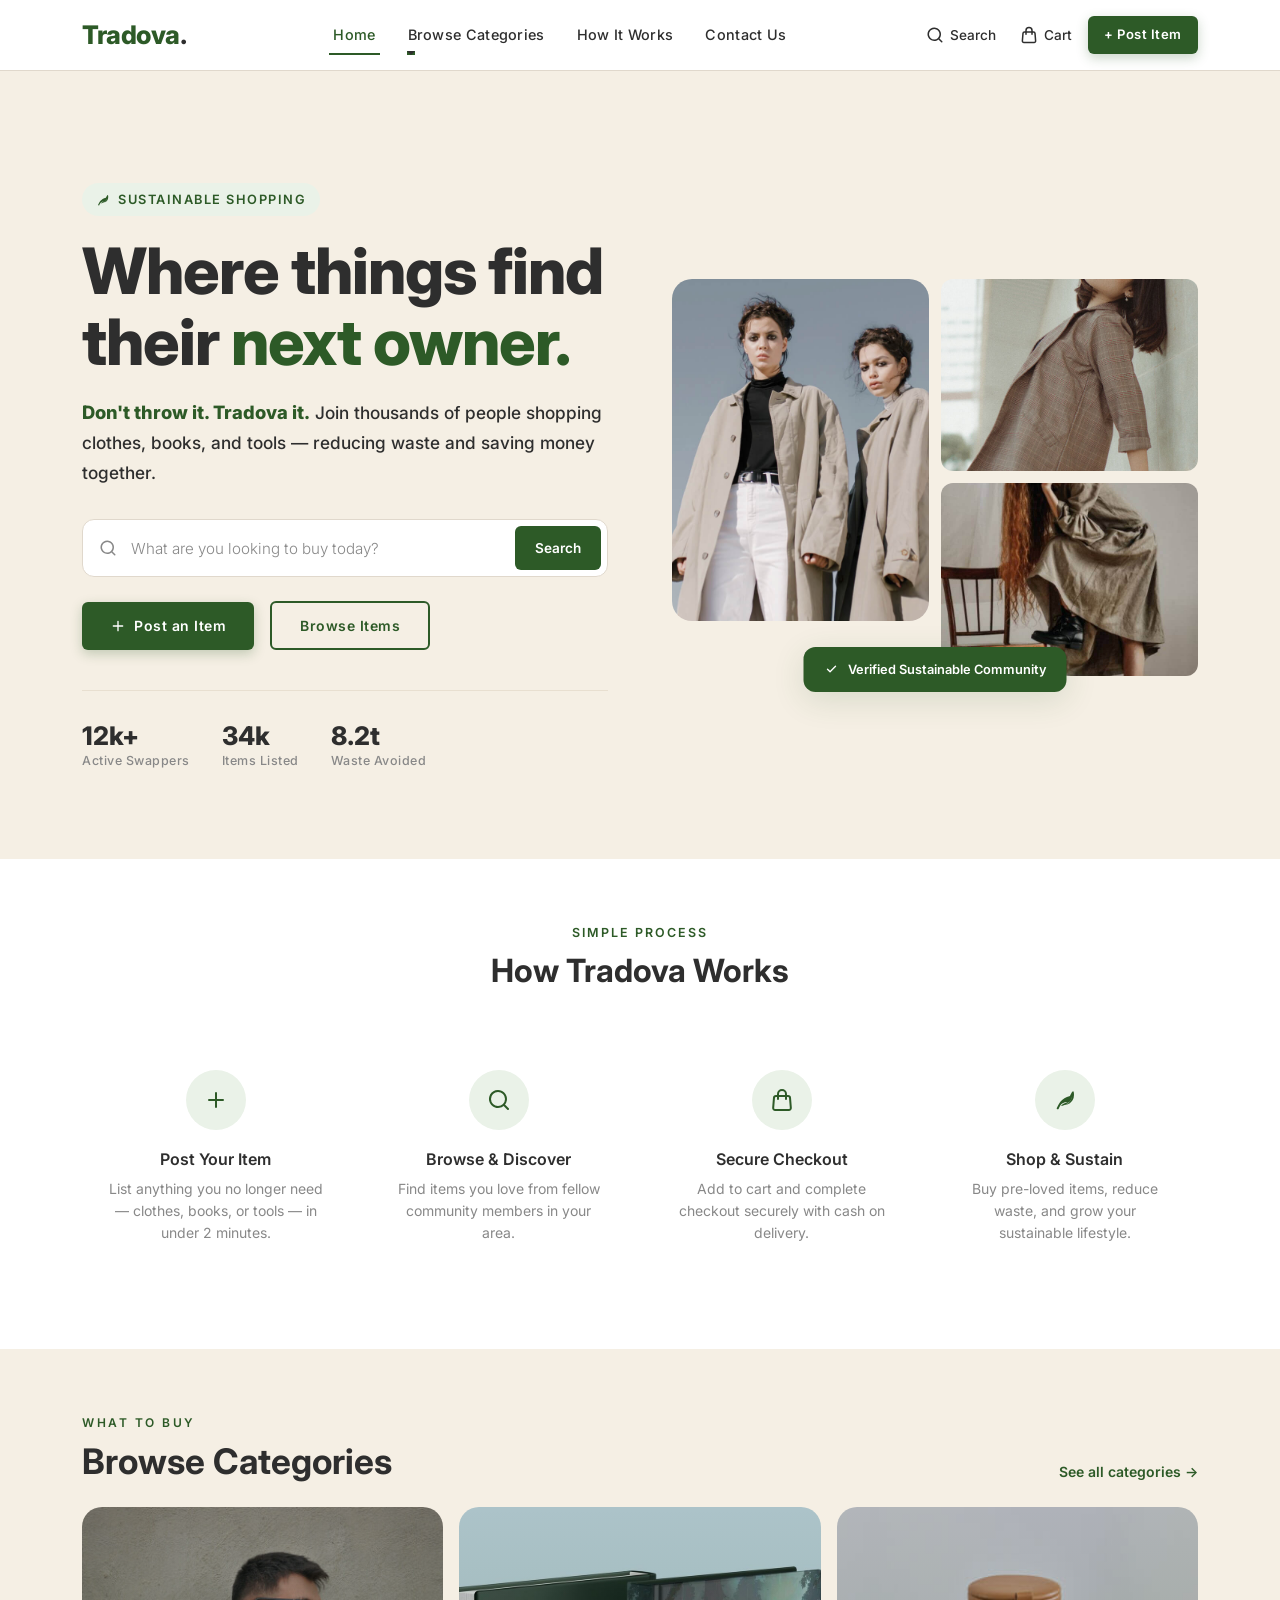
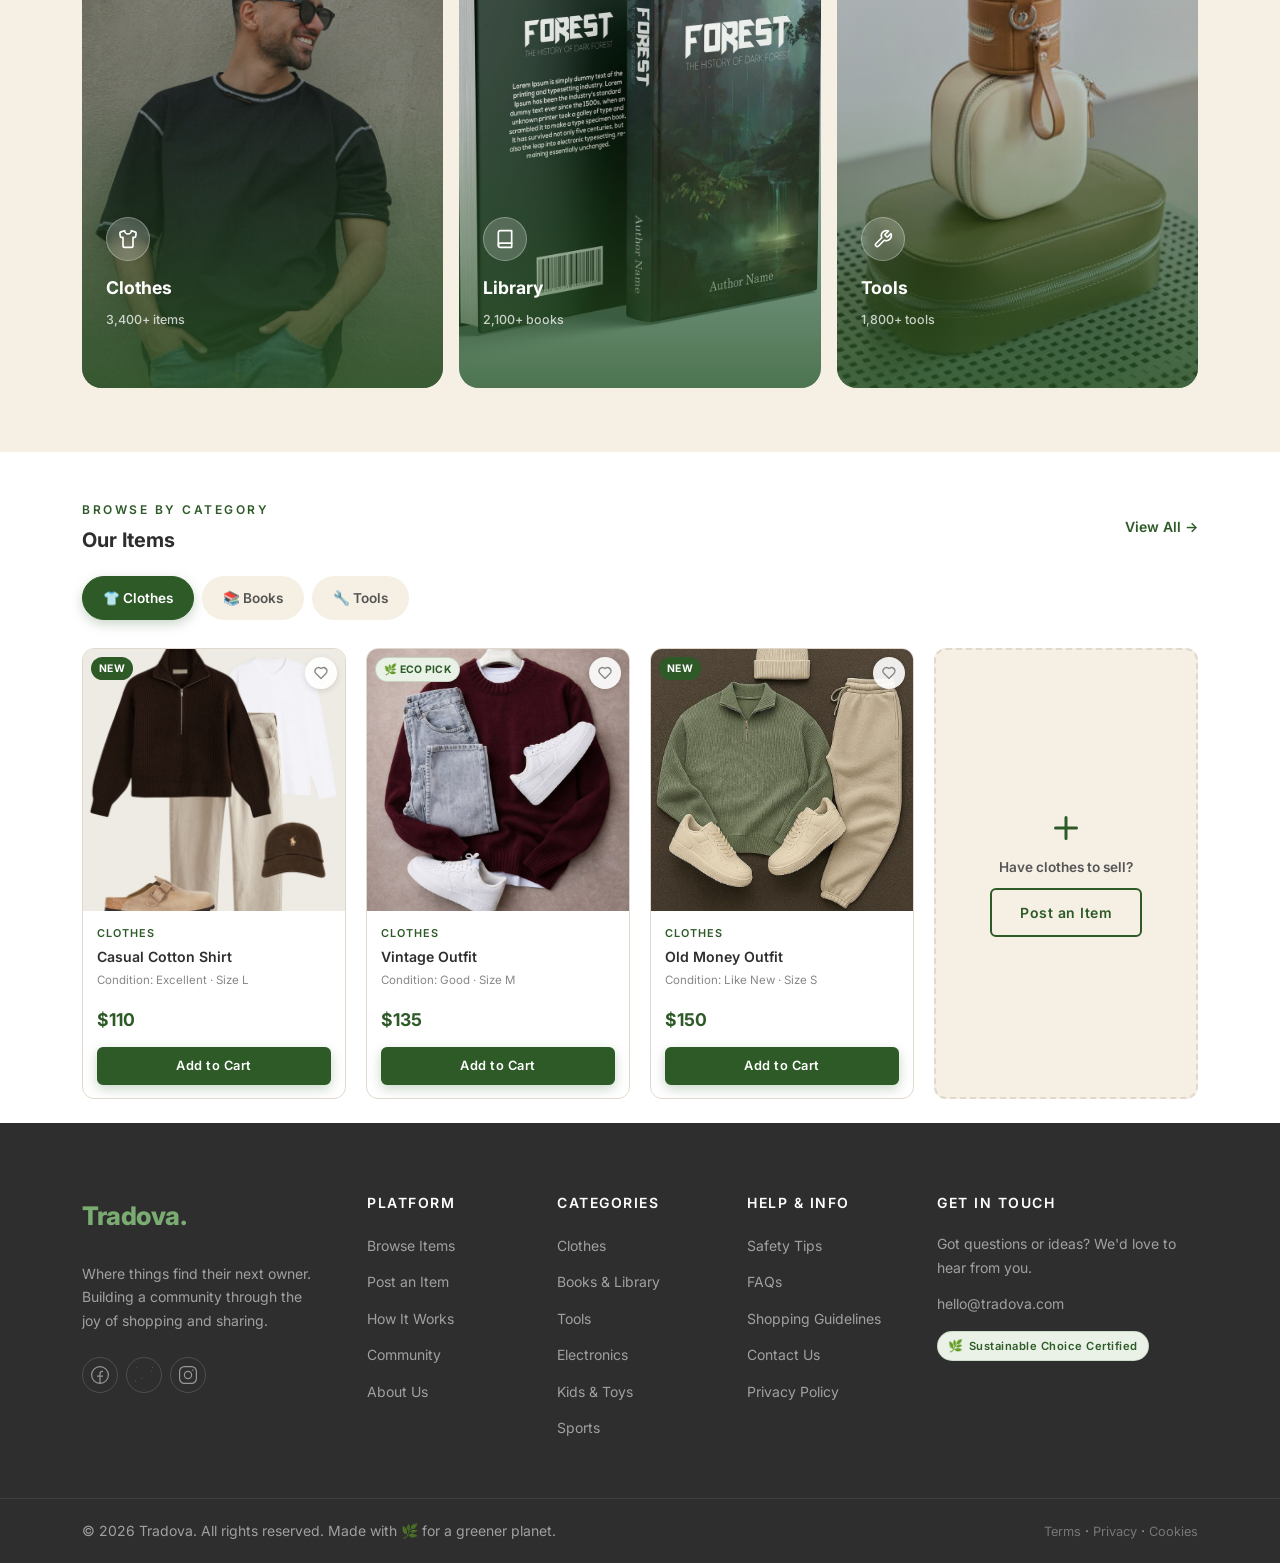
==== commit ff660526: "." ====
--- a/index.html
+++ b/index.html
@@ -41,6 +41,15 @@
   <!-- ===== SVG SPRITE ===== -->
   <svg xmlns="http://www.w3.org/2000/svg" style="display: none;">
     <defs>
+      <symbol id="shirt" viewBox="0 0 24 24">
+        <path fill="currentColor" d="M11 20H8v-9.5L6.5 13L5 11.5L9 6h6l4 5.5l-1.5 1.5L16 10.5V20h-3v-5h-2v5Z"/>
+      </symbol>
+      <symbol id="book" viewBox="0 0 24 24">
+        <path fill="currentColor" d="M6 22q-.825 0-1.412-.587T4 20V4q0-.825.588-1.412T6 2h14v16H6q-.425 0-.712.288T5 19q0 .425.288.713T6 20h14v2H6Z"/>
+      </symbol>
+      <symbol id="tool" viewBox="0 0 24 24">
+        <path fill="currentColor" d="M19.92 12.08L15 17L12.58 14.58L10 17.17v2.83l-4 4l-4-4l4-4h2.83l2.59-2.59L8.92 10.92a4.986 4.986 0 0 1-5.63-7.55A4.978 4.978 0 0 1 10.92 4.08l-2 2L10 7.17l1.08-1.08l2 2l-2 2l3.42 3.42l4.92-4.92A4.986 4.986 0 0 1 20.63 2.08a4.978 4.978 0 0 1-5.55 7.55l2 2l1.08-1.08l2 2l-1.08 1.08l2 2l-1.16 1.16Z"/>
+      </symbol>
       <symbol id="instagram" viewBox="0 0 15 15">
         <path fill="none" stroke="currentColor"
           d="M11 3.5h1M4.5.5h6a4 4 0 0 1 4 4v6a4 4 0 0 1-4 4h-6a4 4 0 0 1-4-4v-6a4 4 0 0 1 4-4Zm3 10a3 3 0 1 1 0-6a3 3 0 0 1 0 6Z" />
@@ -242,28 +251,22 @@
             <div class="offcanvas-body">
               <ul class="navbar-nav justify-content-center flex-grow-1 gap-1 gap-lg-4">
                 <li class="nav-item">
-                  <a class="nav-link active" href="index.html" id="nav-home">Home</a>
+                  <a class="nav-link active" href="#billboard" id="nav-home">Home</a>
                 </li>
                 <li class="nav-item dropdown">
-                  <a class="nav-link dropdown-toggle" href="#" id="dropdownBrowse" data-bs-toggle="dropdown"
-                    aria-haspopup="true" aria-expanded="false">Browse</a>
+                  <a class="nav-link dropdown-toggle" href="#categories" id="dropdownBrowse" data-bs-toggle="dropdown"
+                    aria-haspopup="true" aria-expanded="false">Browse Categories</a>
                   <ul class="dropdown-menu" aria-labelledby="dropdownBrowse">
-                    <li><a href="#" class="dropdown-item">clothes</a></li>
-                    <li><a href="#" class="dropdown-item">Books &amp; Library</a></li>
-                    <li><a href="#" class="dropdown-item">Tools &amp; Hardware</a></li>
-                    <li><a href="#" class="dropdown-item">Electronics</a></li>
-                    <li><a href="#" class="dropdown-item">Kids &amp; Toys</a></li>
-                    <li><a href="#" class="dropdown-item">Sports &amp; Outdoor</a></li>
+                    <li><a href="#products" class="dropdown-item" onclick="document.getElementById('tab-clothes')?.click()"><svg width="16" height="16" viewBox="0 0 24 24" class="me-2"><use xlink:href="#shirt"></use></svg>Clothes</a></li>
+                    <li><a href="#products" class="dropdown-item" onclick="document.getElementById('tab-books')?.click()"><svg width="16" height="16" viewBox="0 0 24 24" class="me-2"><use xlink:href="#book"></use></svg>Books</a></li>
+                    <li><a href="#products" class="dropdown-item" onclick="document.getElementById('tab-tools')?.click()"><svg width="16" height="16" viewBox="0 0 24 24" class="me-2"><use xlink:href="#tool"></use></svg>Tools</a></li>
                   </ul>
                 </li>
                 <li class="nav-item">
-                  <a class="nav-link" href="#" id="nav-how">How It Works</a>
+                  <a class="nav-link" href="#how-it-works" id="nav-how">How It Works</a>
                 </li>
                 <li class="nav-item">
-                  <a class="nav-link" href="#" id="nav-community">Community</a>
-                </li>
-                <li class="nav-item">
-                  <a class="nav-link" href="#" id="nav-about">About</a>
+                  <a class="nav-link" href="#footer" id="nav-about">Contact Us</a>
                 </li>
               </ul>
             </div>
@@ -389,7 +392,7 @@
   <!-- ======================================================
        HOW IT WORKS / FEATURES
   ======================================================= -->
-  <section class="features">
+  <section class="features" id="how-it-works">
     <div class="container">
       <div class="features-header" data-aos="fade-up">
         <p class="label">Simple Process</p>
